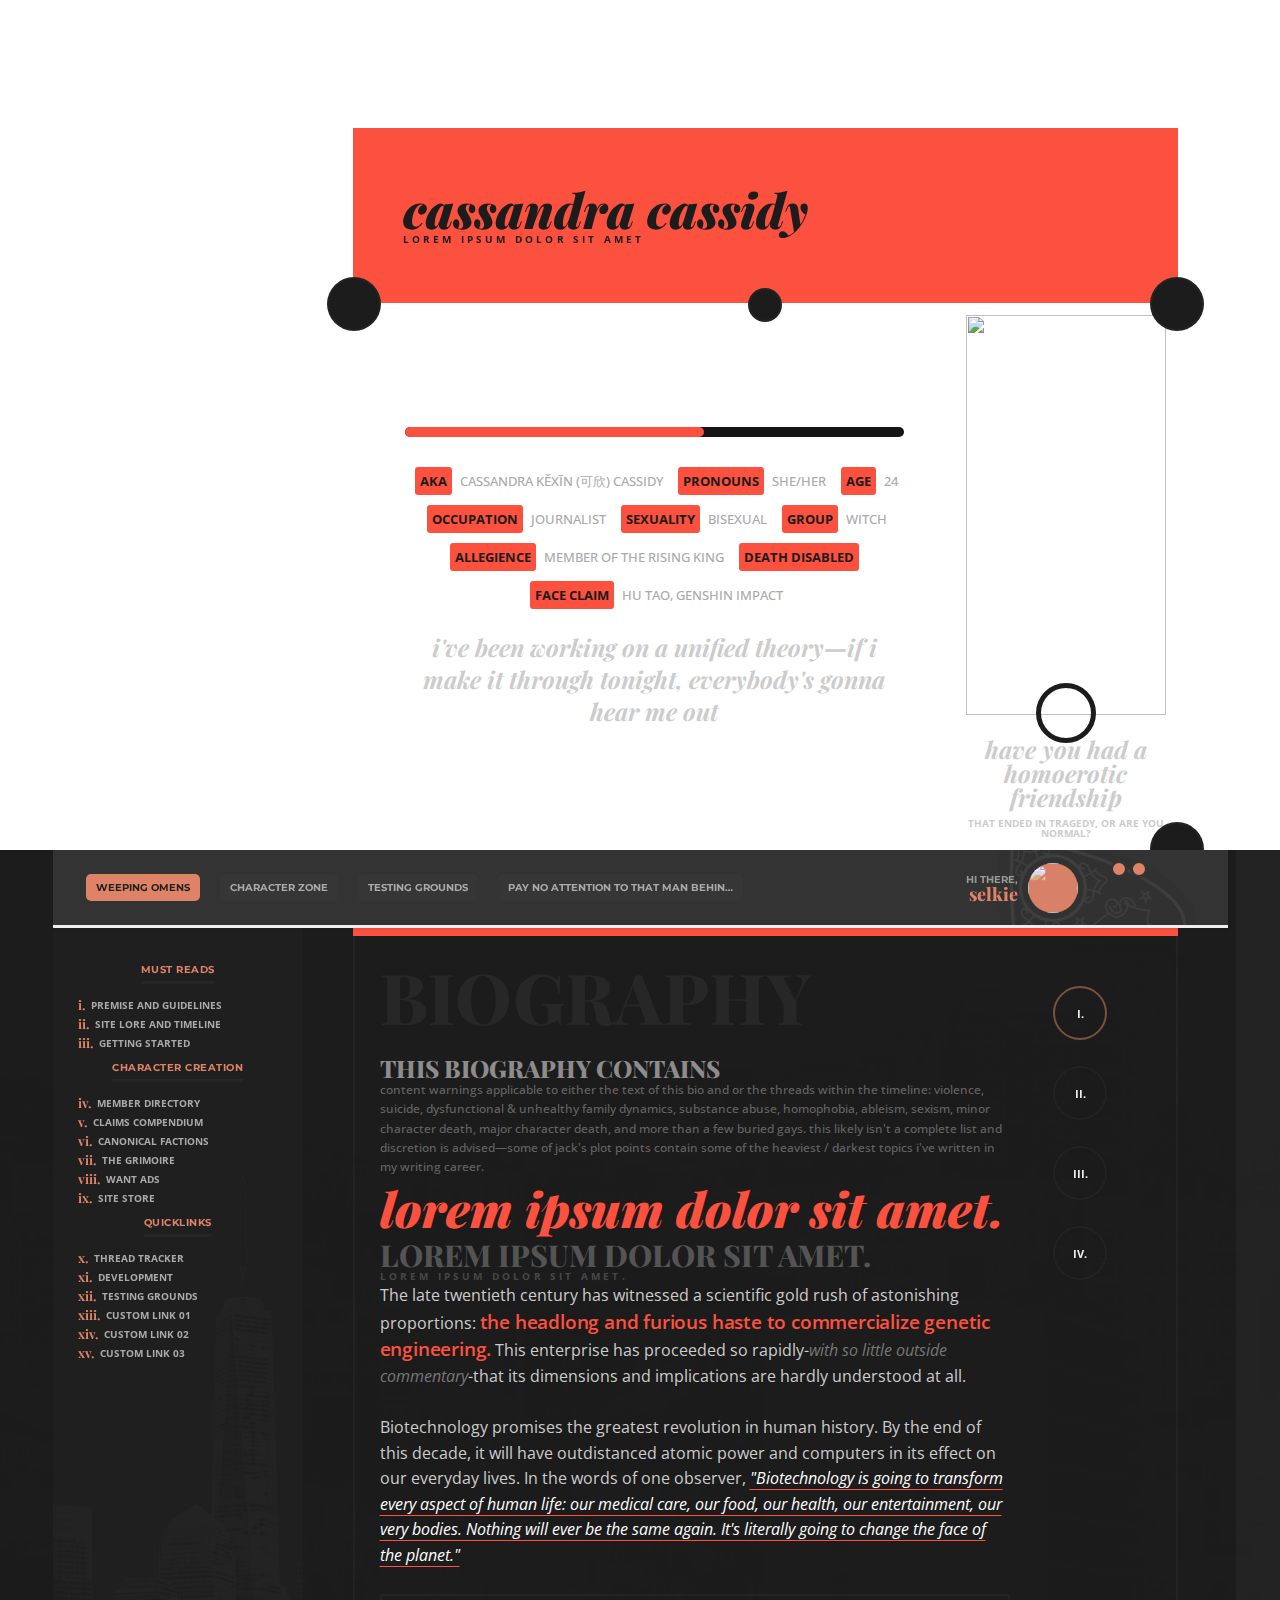
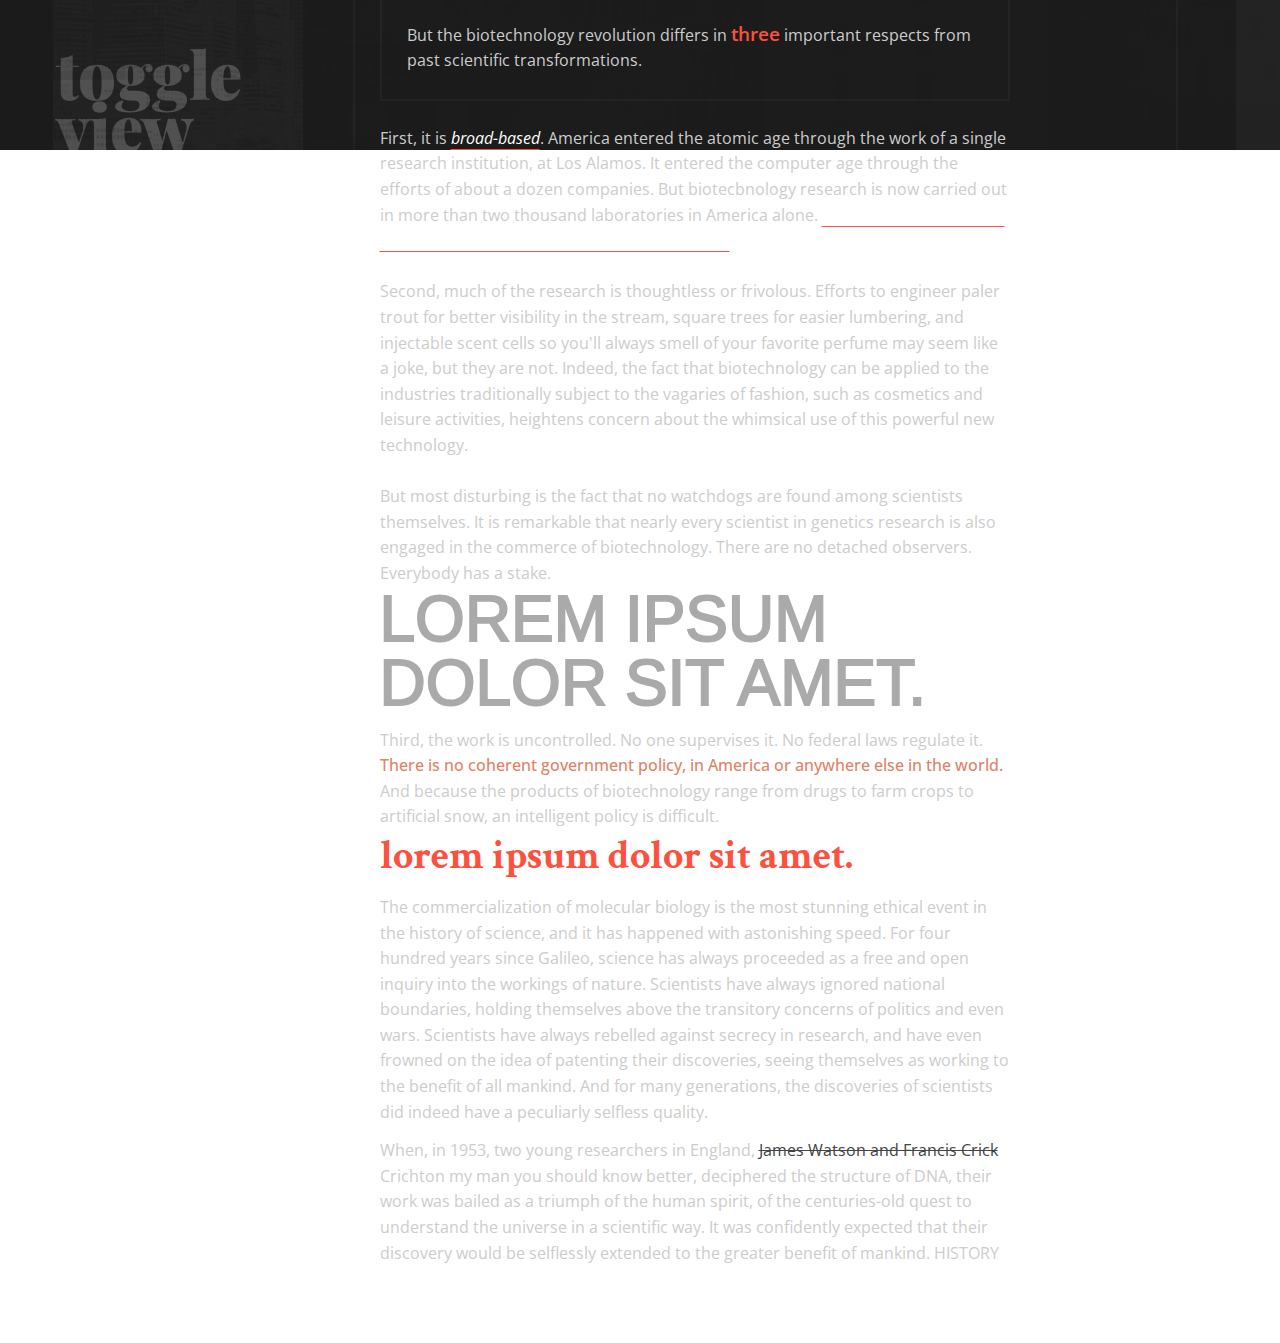
==== main-profile.html @ 0935a314 "Create main-profile.html" ====
<!doctype html>
<html class="no-js" lang="en">

<head>
  <meta charset="utf-8">
  <title>
    <% TITLE %>
  </title>
  <meta name="description" content="">
  <meta name="viewport" content="width=device-width, initial-scale=1">

  <meta property="og:title" content="">
  <meta property="og:type" content="">
  <meta property="og:url" content="">
  <meta property="og:image" content="">

  <link rel="manifest" href="/">
  <link rel="apple-touch-icon" href="/">
  <!-- Place favicon.ico in the root directory -->

  <link rel="stylesheet" href="css/normalize.css">
  <link rel="stylesheet" href="css/variables.css">
  <link rel="stylesheet" href="css/main.css">

  <meta name="theme-color" content="#222">
  <link href="https://files.jcink.net/uploads2/weepingomens/skin_stuff/cuppaccicons.css" rel="stylesheet">
  <link rel="stylesheet" href="https://nagoshiashumari.github.io/Rpg-Awesome/stylesheets/rpg-awesome.min.css">
  <link href="https://files.jcink.net/uploads2/weepingomens/skin_stuff/cuppaccicons.css" rel="stylesheet">
  <link rel="stylesheet" href="https://cdn.linearicons.com/free/1.0.0/icon-font.min.css">
  <link href="https://files.jcink.net/uploads2/weepingomens/skin_stuff/game_icons.css" rel="stylesheet">

  <link rel="preconnect" href="https://fonts.googleapis.com">
  <link rel="preconnect" href="https://fonts.gstatic.com" crossorigin>
  <link
    href="https://fonts.googleapis.com/css2?family=Montserrat:ital,wght@0,100;0,200;0,300;0,400;0,500;0,600;0,700;0,800;0,900;1,100;1,200;1,300;1,400;1,500;1,600;1,700;1,800;1,900&family=Open+Sans:ital,wght@0,300;0,400;0,500;0,600;0,700;0,800;1,300;1,400;1,500;1,600;1,700;1,800&family=Playfair+Display:ital,wght@0,400;0,500;0,600;0,700;0,800;0,900;1,400;1,500;1,600;1,700;1,800;1,900&display=swap"
    rel="stylesheet">
  <link href="https://fonts.googleapis.com/css2?family=Eczar:wght@400;500;600;700;800&display=swap" rel="stylesheet">
  <link href="https://fonts.googleapis.com/css2?family=Crimson+Text:wght@400;700&display=swap" rel="stylesheet">
</head>

<body id="omens-body" class="user-groupid-"
  style="--vh:9.39px; --main-accent:#df8368; --mainAccentR:223; --mainAccentG:131; --mainAccentB:104; --main-accent-rgb: var(--mainAccentR), var(--mainAccentG), var(--mainAccentB);">
  <nav id="omens-top">
    <div id="elevator-buttons">
      <div id="elevator-up" title="scroll to top"><i class="cp cp-chevron-up"></i></div>
      <div id="elevator-down" title="scroll to bottom"><i class="cp cp-chevron-down"></i></div>
    </div>
    <div id="navstrip" align="left">&nbsp;<a href="https://weepingomens.jcink.net/index.php?act=idx">WEEPING OMENS</a>
      <div style="display: inline-block;margin: 10px 0px;"></div><a
        href="https://weepingomens.jcink.net/index.php?act=SC&amp;c=6">Character Zone</a>
      <div style="display: inline-block;margin: 10px 0px;"></div><a
        href="https://weepingomens.jcink.net/index.php?showforum=33">Testing Grounds</a>
      <div style="display: inline-block;margin: 10px 0px;"></div><a
        href="https://weepingomens.jcink.net/index.php?showtopic=324">pay no attention to that man behind the
        curtain</a>
    </div>
    <div id="current-user" title="click to switch accounts">
      <div class="user-name">hi there,<b>selkie</b></div>
      <div class="user-avi"><img src="https://i.ibb.co/MkP6wq0/image.png"></div>
      <span id="subaccounts_menu">
        <form action="https://weepingomens.jcink.net/index.php?&amp;act=Login&amp;CODE=01&amp;CookieDate=1"
          name="subswitch" method="POST">
          <input type="hidden" name="auth_key" value="authkey">
          <input type="hidden" name="UserName" value="subacct">
          <input type="hidden" name="PassWord" value="subacct">
          <input type="hidden" name="referer" value="">
          <select class="forminput" name="sub_id" onchange="this.form.submit()">
            <option value="------------" selected="selected">Switch Account</option>
            <option value="25">&nbsp;&nbsp;» ATLAS JEONG </option>
            <option value="40">&nbsp;&nbsp;» CASSANDRA CASSIDY </option>
            <option value="116">&nbsp;&nbsp;» JACKI ROSENBACH </option>
            <option value="105">&nbsp;&nbsp;» JULIET SANTORO </option>
            <option value="271">&nbsp;&nbsp;» LOTTIE WINTERBOURNE </option>
            <option value="265">&nbsp;&nbsp;» celkie is a prison </option>
            <option value="95">&nbsp;&nbsp;» fuckhands mcmike </option>
          </select>
        </form>
      </span>
    </div>
    <div class="user-links">
      <a href="#" title="toggle light mode" id="light-toggle"><i class="ra  ra-light-bulb"></i></a>
      <a href="#" title="messages" class="hasalerts-1">
        <div class="alert-animation">!</div>
        <i class="ra ra-scroll-unfurled"></i>
      </a>
      <a href="#" title="alerts" class="hasalerts-1">
        <div class="alert-animation">!</div>
        <i class="ra ra-small-fire"></i>
      </a>
      <a href="#" title="view <!-- |name| -->'s profile"><i class="cp cp-fingerprint"></i></a>
      <a href="#" title="access usercp"><i class="ra ra-repair"></i></a>
      <a href="#" title="logout" id="logout"><i class="ra ra-key"></i></a>
    </div>
    <div id="login-register">
      <a href="#" class="login-register-button">login</a>
      <a href="#" class="login-register-button">register</a>
      <div class="login-register-shortcut">
        <form style="display:inline" action="index.php?act=Login&amp;CODE=01" method="post">
          <input type="hidden" value="1" name="CookieDate">
          <div align="center"><input type="text" class="forminput" size="11" name="UserName" onfocus="this.value=''"
              value="USERNAME"> <input type="password" class="forminput" size="11" name="PassWord"
              onfocus="this.value=''" value="password">
            <input type="submit" class="forminput" style="margin-top: 2px;" value="go">
          </div>
        </form>
      </div>
    </div>
  </nav>
  <!-- <header id="omens-header">
    <div class="omens-header-inner">
      <div id="moon-deco"></div>
      <div id="moon-deco2"></div>
      <svg id="moon" class="moon omens-logo-moon" viewBox="0 0 200 200" xmlns="http://www.w3.org/2000/svg">
        <path class="moonback" d="m100,0 a20,20 0 1,1 0,150 a20,20 0 1,1 0,-150"></path>
        <path class="moon" d="m100,0 a4.970833822246341,20 0 1,0 0,150 a20,20 0 1,0 0,-150"></path>
      </svg>

      <a id="h-intro" class="h-nav-link h-nav-intro nav-button">
        I.
      </a>
      <a id="h-updates" class="h-nav-link h-nav-updates nav-button">
        II.
      </a>
      <a id="h-staff" class="h-nav-link h-nav-staff nav-button">
        III.
      </a>
      <a id="h-credits" class="h-nav-link h-nav-credit nav-button">
        IV.
      </a>
      <div class="h-logo"><span>WEEPING<br>OMENS</span>
        <div>an animanga urban fantasy rp</div>
      </div>
      <div id="h-blurb">
        <div class="blurb-shape"></div>In the grand coastal city of <b>San Llorona</b> there hides a dark secret: the supernatural has merged with humanity, living among them in hiding. Myths, fairytales, and folklore take on a new form as vampires, witches, and werewolves bury their true natures, hunted down by an underground society determined to eradicate the supernatural at all costs. As San Llorona stands on the precipice of this ancient conflict between monsters and humans, the occult and the divine, only its citizens can shape what becomes of the city and its people...Or break the very foundations in which it stands.
      </div>
      <div id="h-image">
        <div class="image-proper"></div>
        <div class="image-mask"></div>
        <div class="image-deco"></div>
      </div>
      <div id="h-updates-contain">
        <h1>new updates</h1>
        <div class="h-updates-blurb"><b>june 9</b>Lorem ipsum dolor sit amet, consectetur adipiscing elit. Suspendisse eu erat consectetur, efficitur ante nec, hendrerit ipsum. Etiam sed sodales elit, et scelerisque turpis. Praesent mollis enim ligula, eget efficitur sem mollis vel. Maecenas arcu mauris, tempus in placerat ut, semper facilisis justo. Vivamus iaculis justo faucibus eros pellentesque, a hendrerit est tempus. Vivamus mauris ipsum, consectetur sit amet mattis sed, ullamcorper eu est. Suspendisse quis dui ante. Ut lacinia in ligula eu ultrices. Cras ultricies auctor ipsum ornare pretium. Quisque non mauris sit amet ex tempor placerat a eu nisl. Vivamus eu dolor ut leo facilisis suscipit. Aenean congue ligula risus, sit amet cursus ipsum consectetur vitae. Duis semper quam eros, sed malesuada urna cursus ac. Ut in semper ligula. In ut velit id nisi vulputate tempus sed non ipsum. Nunc rutrum suscipit aliquam. Donec laoreet, mauris ac dapibus pretium, metus lacus rutrum ipsum, nec aliquam quam nunc non.</div>
      </div>
      <div id="h-staffcensus-contain">
        <div class="h-census">
          <h1>san llorona census</h1>
          <h2>000 total</h2>
          <div class="h-census-list">
            <div class="census-humans"><b>000</b> <span>humans</span><i class="ra ra-daggers"></i></div>
            <div class="census-witches"><b>000</b> <span>witches</span><i class="ra ra-fairy-wand"></i></div>
            <div class="census-werewolves"><b>000</b> <span>werewolves</span><i class="ra  ra-pawprint"></i></div>
            <div class="census-vampires"><b>000</b> <span>vampires</span><i class="ra  ra-dragon-wing"></i></div>
          </div>
        </div>
        <div class="h-staff">
          <h1>meet<br>our<br>show<br>runners</h1>
          <div class="staffer"><b>cel.</b><span>staff</span><img src="https://i.ibb.co/hchZpfJ/yanfei-cropped.png"></div>
          <div class="staffer"><b>lua.</b><span>staff</span><img src="https://i.ibb.co/fFymJkd/ganyu-cropped.png"></div>
          <div class="staffer"><b>ruby.</b><span>staff</span><img src="https://i.ibb.co/gJcQtFP/barbara-cropped.png"></div>
          <div class="staffer"><b>selkie.</b><span><s>arsonist</s><br>coder</span><img src="https://i.ibb.co/0XX9WWn/rosaria-cropped.png"></div>
        </div>
      </div>
      <div id="h-credits-contain">
        <div class="h-credits-deco1"><i class="ra ra-queen-crown"></i></div>
        <div id="credits-proper">The original concept of Weeping Omens and its premise, lore, and setting were created by and are property of <b>Rin</b> and <b>Cel</b>, in inclusion to the current staff team. The site skin and site templates have been created by Selkie and Lua for exclusive use on Weeping Omens and may not be used and/or sold without express permission. The scripting and behavior for the moon in our logo is <a href="#">Copyright © 2012, Regents of the University of California, all rights reserved.</a> Vectors used are attributed to vecteezy where applicable. The scripting controlling the sidebar and light mode toggle was created by and is attributed to elli. The code area script was created by and is attributed to Nicole/Thunderstruck of Caution to The Wind. Our discord widget was created by titan embeds. All art used in the skin is attributed to their respective creators and is purely used non commercially. If your work is used here and you would like it taken down, please contact selkieee@gmail.com. あなたの作品がここで使用され、それを取り下げたいなら、selkieee@gmail.comに連絡してください。All characters and writing belong entirely to their creators. Theft or plagiarism will not be tolerated.</div>
        <div class="credits-bubbles">
          <div class="bubble-1">a a a a</div>
          <div class="bubble-2">art by MIHOYO</div>
          <div class="bubble-3">inspired by #dup</div>
          <div class="bubble-4">skinned by selkie</div>
        </div>
      </div>
      <div id="header-ouija"></div>
    </div>
    <div id="h-left-shape">
      <img src="https://i.ibb.co/6wybkVd/omens2banner-5.png">
    </div>
    <div class="h-right-shape">
    </div>
  </header> -->
  <main id="omens-main" class="group-8">
    <article id="main-profile">
      <section class="header">
        <h1>cassandra cassidy</h1>
        <span>lorem ipsum dolor sit amet</span>
      </section>
      <section class="basics">
        <div class="basic-info">
          <div class="threat-level threat-level-60">
            <div class="threat-bar" style="width:60%"></div>
          </div>
          <ul class="user-details">
            <li class="ic"><em>aka</em> <span class="field">cassandra kěxīn (可欣) cassidy</span></li>
            <li class="ic"><em>pronouns</em> <span class="field">she/her</span></li>
            <li class="ic"><em>age</em> <span class="field">24</span></li>
            <li class="ic"><em>occupation</em> <span class="field">journalist</span></li>
            <li class="ic"><em>sexuality</em> <span class="field">bisexual</span></li>
            <li class="ic"><em>group</em> <span class="field">WITCH</span></li>
            <li class="ic"><em>allegience</em> <span class="field">member of the rising king</span></li>
            <li class="ic"><em>death disabled</em></li>
            <li class="ic"><em>face claim</em> <span class="field">hu tao, genshin impact</span></li>
            <li class="ooc"><em>limits</em> <span class="field">suicide &amp; homophobia (ok with a warning!)</span>
            </li>
            <li class="ooc"><em>age</em> <span class="field">23</span></li>
            <li class="ooc"><em>pronouns</em> <span class="field">she/her</span></li>
            <li class="ooc"><em>timezone</em> <span class="field">gmt-6 (cst)</span></li>
            <li class="ooc"><em>contact via</em> <span class="field">selkie#4576</span></li>
          </ul>
          <span class="user-quote">i've been working on a unified theory—if i make it through tonight, everybody's gonna
            hear me out
          </span>
          <div class="font-icon cp cp-supernatural"></div>
        </div>
        <div class="hover">
          <img src="https://i.ibb.co/w6xYy2x/image.png">
        </div>
        <div class="relationship">
          <div class="icon"><a href="https://weepingomens.jcink.net/index.php?showuser=12" title="florence ironwood">
              <div style="background-image: url();"></div>
            </a></div>
          <div class="line-1">have you had a homoerotic friendship</div>
          <div class="line-2">that ended in tragedy, or are you normal?</div>
        </div>
        <a href="/index.php?act=Search&amp;CODE=getalluser&amp;mid=20&amp;type=posts" class="user-small-info posts"
          title="view selkie's posts"></a>
        <a href="/index.php?act=Search&amp;CODE=getalluser&amp;mid=20&amp;type=topics" class="user-small-info threads"
          title="view selkie's threads"></a>
        <a href="/index.php?act=Msg&amp;CODE=04&amp;MID=0" class="user-small-info messages" title="pm selkie"></a>
        <div class="user-small-info group group-icon-6" title=" —"></div>
      </section>
      <section class="ooc-info">
        <ul>
          <li>played by selkie (she/her)</li>
          <li>23 years old</li>
          <li>gmt-6 (cst)</li>
          <li>selkie#4576</li>
          <li>selkie's limits: suicide and homophobia (fine with a heads up!)</li>
        </ul>
      </section>
      <section class="content simple-tabs">
        <ul class="simple-tabs__list">
          <li class="simple-tabs__list-item simple-tabs__list-item--active">
            <span title="biography">I.</span>
          </li>
          <li class="simple-tabs__list-item">
            <span title="abilities">II.</span>
          </li>
          <li class="simple-tabs__list-item">
            <span title="miscellaneous">III.</span>
          </li>
          <li class="simple-tabs__list-item">
            <span title="archives">IV.</span>
          </li>
        </ul>
        <div class="history simple-tabs__content simple-tabs__content--active">
          <span class="header">biography</span>
          <cw>content warnings applicable to either the text of this bio and or the threads within the timeline:
            violence, suicide, dysfunctional &amp; unhealthy family dynamics, substance abuse, homophobia, ableism,
            sexism, minor character death, major character death, and more than a few buried gays. this likely isn't a
            complete list and discretion is advised—some of jack's plot points contain some of the heaviest / darkest
            topics i've written in my writing career.</cw>
          <h1>lorem ipsum dolor sit amet.</h1>
          <h2>lorem ipsum dolor sit amet.</h2>
          <h3>lorem ipsum dolor sit amet.</h3>The late twentieth century has witnessed a scientific gold rush of
          astonishing proportions: <b>the headlong and furious haste to commercialize genetic engineering.</b> This
          enterprise has proceeded so rapidly-<i>with so little outside commentary</i>-that its dimensions and
          implications are hardly understood at all.
          <br><br>
          <censor>Biotechnology</censor> promises the greatest revolution in human history. By the end of this decade,
          it will have outdistanced atomic power and computers in its effect on our everyday lives. In the words of one
          observer, <u>"Biotechnology is going to transform every aspect of human life: our medical care, our food, our
            health, our entertainment, our very bodies. Nothing will ever be the same again. It's literally going to
            change the face of the planet."</u>

          <blockquote>But the biotechnology revolution differs in <b>three</b> important respects from past scientific
            transformations.</blockquote>

          First, it is <u>broad-based</u>. America entered the atomic age through the work of a single research
          institution, at Los Alamos. It entered the computer age through the efforts of about a dozen companies. But
          biotecbnology research is now carried out in more than two thousand laboratories in America alone. <u>Five
            hundred corporations spend five billion dollars a year on this technology.</u>
          <br><br>
          Second, much of the research is thoughtless or frivolous. Efforts to engineer paler trout for better
          visibility in the stream, square trees for easier lumbering, and injectable scent cells so you'll always smell
          of your favorite perfume may seem like a joke, but they are not. Indeed, the fact that biotechnology can be
          applied to the industries traditionally subject to the vagaries of fashion, such as cosmetics and leisure
          activities, heightens concern about the whimsical use of this powerful new technology.
          <br><br>
          But most disturbing is the fact that no watchdogs are found among scientists themselves. It is remarkable that
          nearly every scientist in genetics research is also engaged in the commerce of biotechnology. There are no
          detached observers. Everybody has a stake.
          <h4>lorem ipsum dolor sit amet.</h4>
          <h3>lorem ipsum dolor sit amet.</h3>Third, the work is uncontrolled. No one supervises it. No federal laws
          regulate it. <a href="#">There is no coherent government policy, in America or anywhere else in the world.</a>
          And because the products of biotechnology range from drugs to farm crops to artificial snow, an intelligent
          policy is difficult.
          <h5>lorem ipsum dolor sit amet.</h5>
          <h3>lorem ipsum dolor sit amet.</h3>The commercialization of molecular biology is the most stunning ethical
          event in the history of science, and it has happened with astonishing speed. For four hundred years since
          Galileo, science has always proceeded as a free and open inquiry into the workings of nature. Scientists have
          always ignored national boundaries, holding themselves above the transitory concerns of politics and even
          wars. Scientists have always rebelled against secrecy in research, and have even frowned on the idea of
          patenting their discoveries, seeing themselves as working to the benefit of all mankind. And for many
          generations, the discoveries of scientists did indeed have a peculiarly selfless quality.
          <h3>lorem ipsum dolor sit amet.</h3>When, in 1953, two young researchers in England, <strike>James Watson and
            Francis Crick</strike> Crichton my man you should know better, deciphered the structure of DNA, their work
          was bailed as a triumph of the human spirit, of the centuries-old quest to understand the universe in a
          scientific way. It was confidently expected that their discovery would be selflessly extended to the greater
          benefit of mankind.
          HISTORY
        </div>
        <div class="abilities simple-tabs__content">
          <span class="header">abilities</span>
          <hunter>
            <h1>associate</h1>
            <h2>hathorne</h2>
            <h3>witch</h3>
          </hunter>
          Abilities content here. Lorem ipsum dolor sit amet, consectetur adipiscing elit. Donec et mi libero. Proin
          fermentum malesuada ornare. Sed vitae interdum justo. Cras non sodales urna, sit amet rhoncus ligula. Mauris
          nec dui risus. Cras ultricies libero eget nibh egestas varius. Nam id lacus eu nunc vestibulum interdum.
          <br><br>
          Sed at gravida lorem, viverra cursus nisi. Aenean sit amet finibus nibh. Vivamus sapien libero, pulvinar a
          consequat a, varius in massa. Proin ac bibendum massa. Morbi venenatis lectus vitae finibus ultricies.
          Pellentesque non pulvinar arcu, ullamcorper hendrerit metus. Nam tincidunt dui eget ex auctor, sed tristique
          lorem rhoncus. Curabitur consectetur metus non felis molestie convallis. Praesent efficitur imperdiet lacus,
          sed rhoncus augue. Quisque dictum, lacus eget dignissim convallis, metus augue lobortis neque, et consequat
          nisi felis non sem. Fusce facilisis dictum tincidunt. Duis non eros a tellus faucibus gravida. Integer eu
          tempor turpis. Duis egestas dui et rhoncus varius. Quisque vitae lacinia leo, interdum congue nibh.
          <br> <br>
          Curabitur dapibus tincidunt lectus, et dignissim justo mollis sit amet. In id eleifend metus. Duis accumsan,
          metus eget sollicitudin pulvinar, metus ex sodales nulla, et interdum nisl turpis vitae nulla. Vivamus
          efficitur egestas felis, sed scelerisque neque rhoncus id. Donec egestas non elit vitae finibus. Praesent
          tincidunt, diam nec vulputate auctor, urna nisl egestas lacus, sed fringilla enim est vitae felis. Praesent
          blandit ultricies mollis. Proin consequat euismod dui bibendum ullamcorper. Donec tempus congue ornare. Morbi
          dictum volutpat nisi nec tincidunt. Mauris tristique tellus sed leo tincidunt cursus.
        </div>
        <div class="misc simple-tabs__content">
          <div class="misc-grid">
            <span class="header">miscellaneous</span>
            <ul class="tropes">
              <li>manicpixiedreamgirl(boss)</li>
              <li>thewonka</li>
              <li>cuckoosnarker</li>
              <li>goodisnotdumborsoft</li>
              <li>redshirtreporter</li>
              <li>ditzygenius</li>
              <li>goingforthebigscoop</li>
              <li>agentmulder</li>
              <li>meaningfulname</li>
            </ul>
            <div class="misc-body">
              Lorem ipsum dolor sit amet, consectetur adipiscing elit. Etiam porttitor urna a neque euismod dignissim.
              Suspendisse fringilla nisl id nulla viverra interdum. Ut ut nisi at lorem viverra sagittis in eget odio.
              Integer et nibh eros. In vulputate neque vitae ligula tristique mattis. Donec mollis sed mauris et rutrum.
              Class aptent taciti sociosqu ad litora torquent per conubia nostra, per inceptos himenaeos. Proin
              fermentum quam et elit sollicitudin, quis aliquet ligula tristique. Ut molestie ipsum vel odio suscipit,
              ac aliquet nisi elementum. Donec ut euismod tellus, quis porta justo.
              <br><br>
              Curabitur tempor sit amet nisi a tincidunt. Nullam posuere fringilla nisi, nec sagittis est ultricies nec.
              Sed pellentesque lectus vitae lectus malesuada facilisis eget et nibh. Praesent velit sem, ullamcorper ac
              ex ac, cursus lobortis ex. Quisque eu libero vel metus tempus fringilla. Ut diam felis, tempor in viverra
              at, luctus a massa. Sed laoreet ipsum ut lorem vehicula, non lacinia purus euismod. Pellentesque molestie,
              lorem in commodo accumsan, tellus libero ullamcorper purus, eget suscipit libero ex vel nisi. Fusce
              porttitor nisl quam, consectetur pretium tellus mattis in. Maecenas sodales vitae ante a lobortis. Cras
              egestas, neque vel venenatis imperdiet, metus lectus accumsan nisl, mollis facilisis metus metus et velit.
              Aenean sed purus vel est imperdiet cursus. Nam aliquet consequat lectus, ut sollicitudin lorem tincidunt
              eu.
              <br><br>
              Sed at gravida lorem, viverra cursus nisi. Aenean sit amet finibus nibh. Vivamus sapien libero, pulvinar a
              consequat a, varius in massa. Proin ac bibendum massa. Morbi venenatis lectus vitae finibus ultricies.
              Pellentesque non pulvinar arcu, ullamcorper hendrerit metus. Nam tincidunt dui eget ex auctor, sed
              tristique lorem rhoncus. Curabitur consectetur metus non felis molestie convallis. Praesent efficitur
              imperdiet lacus, sed rhoncus augue. Quisque dictum, lacus eget dignissim convallis, metus augue lobortis
              neque, et consequat nisi felis non sem. Fusce facilisis dictum tincidunt. Duis non eros a tellus faucibus
              gravida. Integer eu tempor turpis. Duis egestas dui et rhoncus varius. Quisque vitae lacinia leo, interdum
              congue nibh.

            </div>
            <div class="quicklinks">
              <a href="#">ooc account</a>
              <a href="#">directory post</a>
              <a href="#">development</a>
              <a href="#">want ads</a>
              <a href="#">tracker</a>
              <a href="#">testing grounds</a>
              <a href="#">slides</a>
            </div>
            <div class="art-credits"><em>ART CREDITS</em>
              <span>
                <a href="https://www.pixiv.net/en/artworks/103475358">150x150</a>, <a
                  href="https://www.pixiv.net/en/users/19076791">200x400</a>, <a
                  href="https://twitter.com/NineV_">900x300</a>, <a href="https://twitter.com/poscorn617">post image
                  #1</a>, <a href="https://www.pixiv.net/en/artworks/97611162">post image #2</a>, <a
                  href="https://www.pixiv.net/en/artworks/103181936">post icon</a>, <a
                  title="i swear i actually did try to find the original upload of this but i think it is lost to time">phone
                  bg</a>
            </div>
            </span>
          </div>
        </div>
        <div class="archive simple-tabs__content">
          <span class="header">archives</span>
          <div class="archive-grid">
            <div class="tracker-contain">
              <span class="head">active threads</span>
              <div id="trackerwrap">
                <div class="tracker-item"><b><span class="status myturn" aria-described-by="My Turn"><i
                        class="fa-solid fa-comment-exclamation"></i></span> <a
                      href="https://weepingomens.jcink.net/index.php?showtopic=2772&amp;view=getlastpost">e | DON'T GET
                      CAUGHT ALONE</a></b>
                  <div class="tracker-desc">
                    <span class="tracker-location">Red Tail Gardens</span> <span class="tracker-threaddesc"> | feat.
                      cassandra &amp; kai</span><br>
                    <span class="tracker-lastpost"><b>Last Post:</b> Kai Tan - Mar 21 2023, 03:36 AM</span>
                  </div>
                  <hr>
                </div>
                <div class="tracker-item"><b><span class="status caughtup" aria-described-by="Caught Up"></span> <a
                      href="https://weepingomens.jcink.net/index.php?showtopic=2790&amp;view=getlastpost">#e | rather be
                      tied up by calls and not strings.</a></b>
                  <div class="tracker-desc">
                    <span class="tracker-location">Red Tail Gardens</span> <span class="tracker-threaddesc"> | ft. cas /
                      selkie. kof @ hearts day fair.</span><br>
                    <span class="tracker-lastpost"><b>Last Post:</b> CASSANDRA CASSIDY - Feb 27 2023, 08:51 PM</span>
                  </div>
                  <hr>
                </div>
                <div class="tracker-item"><b><span class="status caughtup" aria-described-by="Caught Up"></span> <a
                      href="https://weepingomens.jcink.net/index.php?showtopic=2773&amp;view=getlastpost">e | THE GIRL
                      THAT
                      SANG BY DAY</a></b>
                  <div class="tracker-desc">
                    <span class="tracker-location">Red Tail Gardens</span> <span class="tracker-threaddesc"> | feat.
                      cassandra &amp; nika</span><br>
                    <span class="tracker-lastpost"><b>Last Post:</b> CASSANDRA CASSIDY - Feb 15 2023, 11:26 PM</span>
                  </div>
                  <hr>
                </div>
                <div class="tracker-item"><b><span class="status caughtup" aria-described-by="Caught Up"></span> <a
                      href="https://weepingomens.jcink.net/index.php?showtopic=2675&amp;view=getlastpost">[P] in the
                      afternoon sun</a></b>
                  <div class="tracker-desc">
                    <span class="tracker-location">Red Tail Gardens</span> <span class="tracker-threaddesc"> | casrory
                      ueueue</span><br>
                    <span class="tracker-lastpost"><b>Last Post:</b> CASSANDRA CASSIDY - Feb 5 2023, 09:03 PM</span>
                  </div>
                  <hr>
                </div>
                <div class="tracker-item"><b><span class="status caughtup" aria-described-by="Caught Up"></span> <a
                      href="https://weepingomens.jcink.net/index.php?showtopic=2630&amp;view=getlastpost">#e | cherry
                      bomb</a></b>
                  <div class="tracker-desc">
                    <span class="tracker-location">Crestview Boulevard</span> <span class="tracker-threaddesc"> | ft.
                      selkie
                      / cassandra.</span><br>
                    <span class="tracker-lastpost"><b>Last Post:</b> CASSANDRA CASSIDY - Jan 16 2023, 12:00 AM</span>
                  </div>
                  <hr>
                </div>
                <div class="tracker-item"><b><span class="status caughtup" aria-described-by="Caught Up"></span> <a
                      href="https://weepingomens.jcink.net/index.php?showtopic=2437&amp;view=getlastpost">the lucky
                      one.</a></b>
                  <div class="tracker-desc">
                    <span class="tracker-location">Starlight Lane</span> <span class="tracker-threaddesc"> | ft.
                      cassandra /
                      selkie.</span><br>
                    <span class="tracker-lastpost"><b>Last Post:</b> CASSANDRA CASSIDY - Jan 9 2023, 11:24 AM</span>
                  </div>
                  <hr>
                </div>
                <div class="tracker-item"><b><span class="status myturn" aria-described-by="My Turn"><i
                        class="fa-solid fa-comment-exclamation"></i></span> <a
                      href="https://weepingomens.jcink.net/index.php?showtopic=2497&amp;view=getlastpost">proper
                      invitations</a></b>
                  <div class="tracker-desc">
                    <span class="tracker-location">Starlight Lane</span> <span class="tracker-threaddesc"> | cass /
                      selkie</span><br>
                    <span class="tracker-lastpost"><b>Last Post:</b> bastian ironwood - Dec 27 2022, 02:51 AM</span>
                  </div>
                  <hr>
                </div>
                <div class="tracker-item"><b><span class="status caughtup" aria-described-by="Caught Up"></span> <a
                      href="https://weepingomens.jcink.net/index.php?showtopic=2312&amp;view=getlastpost">#e | in hot
                      waters.</a></b>
                  <div class="tracker-desc">
                    <span class="tracker-location">City Hall</span> <span class="tracker-threaddesc"> | for selkie &amp;
                      cassandra. </span><br>
                    <span class="tracker-lastpost"><b>Last Post:</b> CASSANDRA CASSIDY - Oct 6 2022, 07:10 PM</span>
                  </div>
                  <hr>
                </div>
                <div class="tracker-item"><b><span class="status caughtup" aria-described-by="Caught Up"></span> <a
                      href="https://weepingomens.jcink.net/index.php?showtopic=491&amp;view=getlastpost">CONVICTION.</a></b>
                  <div class="tracker-desc">
                    <span class="tracker-location">Selkie</span> <span class="tracker-threaddesc"> | cas's dev
                      thread</span><br>
                    <span class="tracker-lastpost"><b>Last Post:</b> CASSANDRA CASSIDY - Feb 25 2022, 12:41 PM</span>
                  </div>
                  <hr>
                </div>
                <div class="tracker-item"><b><span class="status caughtup" aria-described-by="Caught Up"></span> <a
                      href="https://weepingomens.jcink.net/index.php?showtopic=1266&amp;view=getlastpost">#e | broke all
                      my
                      bones that day i found you</a></b>
                  <div class="tracker-desc">
                    <span class="tracker-location">Haven Circle</span> <span class="tracker-threaddesc"> | for cassandra
                      /
                      selkie.</span><br>
                    <span class="tracker-lastpost"><b>Last Post:</b> CASSANDRA CASSIDY - Nov 11 2021, 10:52 PM</span>
                  </div>
                  <hr>
                </div>
                <div class="tracker-item"><b><span class="status caughtup" aria-described-by="Caught Up"></span> <a
                      href="https://weepingomens.jcink.net/index.php?showtopic=490&amp;view=getlastpost">KNOWING WHAT WE
                      DON'T KNOW</a></b>
                  <div class="tracker-desc">
                    <span class="tracker-location">SL Museum of the Occult</span> <span class="tracker-threaddesc"> |
                      feat.
                      cassandra &amp; lucas</span><br>
                    <span class="tracker-lastpost"><b>Last Post:</b> CASSANDRA CASSIDY - May 8 2021, 12:16 AM</span>
                  </div>
                  <hr>
                </div>
              </div>
            </div>
            <div class="comm-contain">
              <span class="head">communications</span>
              <div id="commwrap">
                <div class="tracker-item"><b><span class="status caughtup" aria-described-by="Caught Up"></span> <a
                      href="https://weepingomens.jcink.net/index.php?showtopic=2741&amp;view=getlastpost">cas &amp;
                      baz</a></b>
                  <div class="tracker-desc">
                    <span class="tracker-location">Mobile</span> <span class="tracker-threaddesc"> | bestie ur a
                      criminal</span><br>
                    <span class="tracker-lastpost"><b>Last Post:</b> CASSANDRA CASSIDY - Feb 11 2023, 11:12 PM</span>
                  </div>
                  <hr>
                </div>
                <div class="tracker-item"><b><span class="status caughtup" aria-described-by="Caught Up"></span> <a
                      href="https://weepingomens.jcink.net/index.php?showtopic=2678&amp;view=getlastpost">CASSANDRA
                      &amp;
                      FLORENCE</a></b>
                  <div class="tracker-desc">
                    <span class="tracker-location">Mobile</span> <span class="tracker-threaddesc"> | [&lt;3] here we go
                      lesbians come on</span><br>
                    <span class="tracker-lastpost"><b>Last Post:</b> CASSANDRA CASSIDY - Jan 27 2023, 09:19 AM</span>
                  </div>
                  <hr>
                </div>
                <div class="tracker-item"><b><span class="status caughtup" aria-described-by="Caught Up"></span> <a
                      href="https://weepingomens.jcink.net/index.php?showtopic=2568&amp;view=getlastpost">cassandra
                      &amp;
                      penelope.</a></b>
                  <div class="tracker-desc">
                    <span class="tracker-location">Mobile</span> <span class="tracker-threaddesc"> |
                      thisisfine.gif</span><br>
                    <span class="tracker-lastpost"><b>Last Post:</b> CASSANDRA CASSIDY - Dec 28 2022, 04:09 PM</span>
                  </div>
                  <hr>
                </div>
                <div class="tracker-item"><b><span class="status myturn" aria-described-by="My Turn"><i
                        class="fa-solid fa-comment-exclamation"></i></span> <a
                      href="https://weepingomens.jcink.net/index.php?showtopic=2372&amp;view=getlastpost">villains
                      beware
                      'cause you're about to be dead!</a></b>
                  <div class="tracker-desc">
                    <span class="tracker-location">Mobile</span> <span class="tracker-threaddesc"> | pen &amp;
                      ???</span><br>
                    <span class="tracker-lastpost"><b>Last Post:</b> Penelope Patterson - Nov 5 2022, 01:37 PM</span>
                  </div>
                  <hr>
                </div>
                <div class="tracker-item"><b><span class="status caughtup" aria-described-by="Caught Up"></span> <a
                      href="https://weepingomens.jcink.net/index.php?showtopic=2238&amp;view=getlastpost">REHEARSING
                      WHAT TO
                      SAY</a></b>
                  <div class="tracker-desc">
                    <span class="tracker-location">Mobile</span> <span class="tracker-threaddesc"> | cassandra &amp;
                      ???</span><br>
                    <span class="tracker-lastpost"><b>Last Post:</b> CASSANDRA CASSIDY - Oct 6 2022, 07:44 PM</span>
                  </div>
                  <hr>
                </div>
                <div class="tracker-item"><b><span class="status caughtup" aria-described-by="Caught Up"></span> <a
                      href="https://weepingomens.jcink.net/index.php?showtopic=2224&amp;view=getlastpost">what's cookin'
                      good-lookin'?</a></b>
                  <div class="tracker-desc">
                    <span class="tracker-location">Mobile</span> <span class="tracker-threaddesc"> | open. Roxanne &amp;
                      ????</span><br>
                    <span class="tracker-lastpost"><b>Last Post:</b> CASSANDRA CASSIDY - Sep 3 2022, 02:54 PM</span>
                  </div>
                  <hr>
                </div>
                <div class="tracker-item"><b><span class="status caughtup" aria-described-by="Caught Up"></span> <a
                      href="https://weepingomens.jcink.net/index.php?showtopic=2244&amp;view=getlastpost">cassandra
                      &amp;
                      val</a></b>
                  <div class="tracker-desc">
                    <span class="tracker-location">Mobile</span> <span class="tracker-threaddesc"> | digging a little
                      deeper
                      :cattoshake:</span><br>
                    <span class="tracker-lastpost"><b>Last Post:</b> CASSANDRA CASSIDY - Aug 23 2022, 09:03 PM</span>
                  </div>
                  <hr>
                </div>
                <div class="tracker-item"><b><span class="status myturn" aria-described-by="My Turn"><i
                        class="fa-solid fa-comment-exclamation"></i></span> <a
                      href="https://weepingomens.jcink.net/index.php?showtopic=2039&amp;view=getlastpost">CASSANDRA
                      &amp;
                      JACKI</a></b>
                  <div class="tracker-desc">
                    <span class="tracker-location">Mobile</span> <span class="tracker-threaddesc"> | the supernatural
                      kinnies are fightingggg</span><br>
                    <span class="tracker-lastpost"><b>Last Post:</b> JACK ROSENBACH - Jun 20 2022, 12:25 PM</span>
                  </div>
                  <hr>
                </div>
                <div class="tracker-item"><b><span class="status caughtup" aria-described-by="Caught Up"></span> <a
                      href="https://weepingomens.jcink.net/index.php?showtopic=1346&amp;view=getlastpost">CASSANDRA
                      &amp;
                      WREN.</a></b>
                  <div class="tracker-desc">
                    <span class="tracker-location">Mobile</span> <span class="tracker-threaddesc"> | team valthian side
                      characters</span><br>
                    <span class="tracker-lastpost"><b>Last Post:</b> CASSANDRA CASSIDY - Jan 18 2022, 02:32 AM</span>
                  </div>
                  <hr>
                </div>
                <div class="tracker-item"><b><span class="status myturn" aria-described-by="My Turn"><i
                        class="fa-solid fa-comment-exclamation"></i></span> <a
                      href="https://weepingomens.jcink.net/index.php?showtopic=1263&amp;view=getlastpost">cassandra
                      &amp;
                      thian</a></b>
                  <div class="tracker-desc">
                    <span class="tracker-location">Mobile</span> <span class="tracker-threaddesc"> | we love a platonic
                      girlboss and malewife</span><br>
                    <span class="tracker-lastpost"><b>Last Post:</b> Thian Le - Nov 26 2021, 04:06 PM</span>
                  </div>
                  <hr>
                </div>
                <div class="tracker-item"><b><span class="status myturn" aria-described-by="My Turn"><i
                        class="fa-solid fa-comment-exclamation"></i></span> <a
                      href="https://weepingomens.jcink.net/index.php?showtopic=1329&amp;view=getlastpost">CASSANDRA
                      &amp;
                      VAL.</a></b>
                  <div class="tracker-desc">
                    <span class="tracker-location">Mobile</span> <span class="tracker-threaddesc"> | apple tater and
                      spaghetti</span><br>
                    <span class="tracker-lastpost"><b>Last Post:</b> VAL GARNIER - Nov 23 2021, 12:58 PM</span>
                  </div>
                  <hr>
                </div>
                <div class="tracker-item"><b><span class="status myturn" aria-described-by="My Turn"><i
                        class="fa-solid fa-comment-exclamation"></i></span> <a
                      href="https://weepingomens.jcink.net/index.php?showtopic=1340&amp;view=getlastpost">THE
                      SL:UTs</a></b>
                  <div class="tracker-desc">
                    <span class="tracker-location">Mobile</span> <span class="tracker-threaddesc"> | hey there demons
                      its us
                      ya bois</span><br>
                    <span class="tracker-lastpost"><b>Last Post:</b> VAL GARNIER - Nov 22 2021, 02:30 PM</span>
                  </div>
                  <hr>
                </div>
                <div class="tracker-item"><b><span class="status myturn" aria-described-by="My Turn"><i
                        class="fa-solid fa-comment-exclamation"></i></span> <a
                      href="https://weepingomens.jcink.net/index.php?showtopic=1283&amp;view=getlastpost">Cassandra
                      &amp;
                      Viola.</a></b>
                  <div class="tracker-desc">
                    <span class="tracker-location">Mobile</span> <span class="tracker-threaddesc"> | dotter.....
                      :pepehands:
                      (burner)</span><br>
                    <span class="tracker-lastpost"><b>Last Post:</b> Viola Escoffier - Nov 17 2021, 03:20 PM</span>
                  </div>
                  <hr>
                </div>
                <div class="tracker-item"><b><span class="status myturn" aria-described-by="My Turn"><i
                        class="fa-solid fa-comment-exclamation"></i></span> <a
                      href="https://weepingomens.jcink.net/index.php?showtopic=1335&amp;view=getlastpost">CAS AND
                      MADS</a></b>
                  <div class="tracker-desc">
                    <span class="tracker-location">Mobile</span> <span class="tracker-threaddesc"> | i think i will
                      cause
                      problems on purpose</span><br>
                    <span class="tracker-lastpost"><b>Last Post:</b> Madeline Farrow - Nov 17 2021, 03:17 PM</span>
                  </div>
                  <hr>
                </div>
                <div class="tracker-item"><b><span class="status myturn" aria-described-by="My Turn"><i
                        class="fa-solid fa-comment-exclamation"></i></span> <a
                      href="https://weepingomens.jcink.net/index.php?showtopic=1163&amp;view=getlastpost">rescheduling.</a></b>
                  <div class="tracker-desc">
                    <span class="tracker-location">Mobile</span> <span class="tracker-threaddesc"> | Viola &amp;
                      ???</span><br>
                    <span class="tracker-lastpost"><b>Last Post:</b> Viola Escoffier - Oct 11 2021, 08:14 PM</span>
                  </div>
                  <hr>
                </div>
                <div class="tracker-item"><b><span class="status myturn" aria-described-by="My Turn"><i
                        class="fa-solid fa-comment-exclamation"></i></span> <a
                      href="https://weepingomens.jcink.net/index.php?showtopic=459&amp;view=getlastpost">hazy, bitter,
                      flashbacks.</a></b>
                  <div class="tracker-desc">
                    <span class="tracker-location">Mobile</span> <span class="tracker-threaddesc"> | rory &amp;
                      ???</span><br>
                    <span class="tracker-lastpost"><b>Last Post:</b> Rory Sato - Feb 25 2021, 04:44 PM</span>
                  </div>
                  <hr>
                </div>
              </div>
            </div>
            <div class="alt-contain"><span class="head">alternate universes</span>
              <div id="altwrap">
                <div class="tracker-item"><b><span class="status myturn" aria-described-by="My Turn"><i
                        class="fa-solid fa-comment-exclamation"></i></span> <a
                      href="https://weepingomens.jcink.net/index.php?showtopic=2849&amp;view=getlastpost">au | THE
                      NUMBER
                      ONE GAME IN TOWN</a></b>
                  <div class="tracker-desc">
                    <span class="tracker-location">Alternate Universes</span> <span class="tracker-threaddesc"> |
                      grishaverse au / feat. bastian &amp; cas</span><br>
                    <span class="tracker-lastpost"><b>Last Post:</b> bastian ironwood - Apr 11 2023, 03:13 AM</span>
                  </div>
                  <hr>
                </div>
                <div class="tracker-item"><b><span class="status caughtup" aria-described-by="Caught Up"></span> <a
                      href="https://weepingomens.jcink.net/index.php?showtopic=2301&amp;view=getlastpost">#au | send a
                      sign.</a></b>
                  <div class="tracker-desc">
                    <span class="tracker-location">Alternate Universes</span> <span class="tracker-threaddesc"> | ft.
                      cas /
                      selkie. the pjo au doesnt stop</span><br>
                    <span class="tracker-lastpost"><b>Last Post:</b> CASSANDRA CASSIDY - Sep 17 2022, 12:20 AM</span>
                  </div>
                  <hr>
                </div>
              </div>
            </div>
            <div class="history-contain">
              <span class="head">complete & inactive threads</span>
              <div id="historywrap">
                <div class="tracker-item "><b> <a
                      href="https://weepingomens.jcink.net/index.php?showtopic=2405&amp;view=getlastpost">EVENT
                      MODERATION</a></b>
                  <div class="tracker-desc">
                    <span class="tracker-location">The Glass Room</span> <span class="tracker-threaddesc"> | roll your
                      dice
                      here!</span>
                  </div>
                  <hr>
                </div>
                <div class="tracker-item "><b> <a
                      href="https://weepingomens.jcink.net/index.php?showtopic=2682&amp;view=getlastpost">[M] WIE SIE
                      KOMMEN</a></b>
                  <div class="tracker-desc">
                    <span class="tracker-location">Completed Threads.</span> <span class="tracker-threaddesc"> | feat.
                      cassandra &amp; florence...?</span>
                  </div>
                  <hr>
                </div>
                <div class="tracker-item "><b> <a
                      href="https://weepingomens.jcink.net/index.php?showtopic=2677&amp;view=getlastpost">I LISTEN TO A
                      LOT
                      OF TRUE CRIME</a></b>
                  <div class="tracker-desc">
                    <span class="tracker-location">Completed Threads.</span> <span class="tracker-threaddesc"> |
                      self-contained fires, as it goes.</span>
                  </div>
                  <hr>
                </div>
                <div class="tracker-item "><b> <a
                      href="https://weepingomens.jcink.net/index.php?showtopic=2413&amp;view=getlastpost">#e | The
                      Catacombs
                      [Party Five]</a></b>
                  <div class="tracker-desc">
                    <span class="tracker-location">The Glass Room</span> <span class="tracker-threaddesc"> | ft.
                      Cassandra,
                      Sascha, Theodore, Rory</span>
                  </div>
                  <hr>
                </div>
                <div class="tracker-item "><b> <a
                      href="https://weepingomens.jcink.net/index.php?showtopic=2038&amp;view=getlastpost">CAUGHT HER OFF
                      GUARD TONIGHT</a></b>
                  <div class="tracker-desc">
                    <span class="tracker-location">Completed Threads.</span> <span class="tracker-threaddesc"> | feat.
                      jack
                      &amp; cassandra</span>
                  </div>
                  <hr>
                </div>
                <div class="tracker-item "><b> <a
                      href="https://weepingomens.jcink.net/index.php?showtopic=1512&amp;view=getlastpost">YOUR ALMOST
                      BROKEN
                      ACCESSORY.</a></b>
                  <div class="tracker-desc">
                    <span class="tracker-location">Completed Threads.</span> <span class="tracker-threaddesc"> | feat.
                      the
                      thicas divorce</span>
                  </div>
                  <hr>
                </div>
                <div class="tracker-item "><b> <a
                      href="https://weepingomens.jcink.net/index.php?showtopic=1590&amp;view=getlastpost">A VISION OF A
                      MAN-MADE OBJECT [E]</a></b>
                  <div class="tracker-desc">
                    <span class="tracker-location">Completed Threads.</span> <span class="tracker-threaddesc"> | feat.
                      cassandra &amp; laurent Oh God</span>
                  </div>
                  <hr>
                </div>
                <div class="tracker-item "><b> <a
                      href="https://weepingomens.jcink.net/index.php?showtopic=1349&amp;view=getlastpost">CASSANDRA
                      &amp;
                      NICO.</a></b>
                  <div class="tracker-desc">
                    <span class="tracker-location">Inactive Threads</span> <span class="tracker-threaddesc"> | GREAT
                      GOOGLY
                      MOOGLY ITS ALL GONE TO SHIT</span>
                  </div>
                  <hr>
                </div>
                <div class="tracker-item "><b> <a
                      href="https://weepingomens.jcink.net/index.php?showtopic=489&amp;view=getlastpost">EXTRA CLEVER
                      EARTHBOUND SPIRIT</a></b>
                  <div class="tracker-desc">
                    <span class="tracker-location">Inactive Threads</span> <span class="tracker-threaddesc"> | feat.
                      cassandra &amp; rory</span>
                  </div>
                  <hr>
                </div>
                <div class="tracker-item "><b> <a
                      href="https://weepingomens.jcink.net/index.php?showtopic=816&amp;view=getlastpost">what's new
                      scooby
                      doo</a></b>
                  <div class="tracker-desc">
                    <span class="tracker-location">Inactive Threads</span> <span class="tracker-threaddesc"> | feat.
                      cassandra &amp; ramona</span>
                  </div>
                  <hr>
                </div>
                <div class="tracker-item "><b> <a
                      href="https://weepingomens.jcink.net/index.php?showtopic=818&amp;view=getlastpost">A UNIFIED
                      THEORY</a></b>
                  <div class="tracker-desc">
                    <span class="tracker-location">Completed Threads.</span> <span class="tracker-threaddesc"> | feat.
                      cassandra &amp; darlington</span>
                  </div>
                  <hr>
                </div>
                <div class="tracker-item "><b> <a
                      href="https://weepingomens.jcink.net/index.php?showtopic=488&amp;view=getlastpost">THE AWFUL
                      TRUTH</a></b>
                  <div class="tracker-desc">
                    <span class="tracker-location">Completed Threads.</span> <span class="tracker-threaddesc"> |
                      (past-ish)
                      feat. cassandra &amp; cecilia</span>
                  </div>
                  <hr>
                </div>
                <div class="tracker-item "><b> <a
                      href="https://weepingomens.jcink.net/index.php?showtopic=517&amp;view=getlastpost">The Sign Says
                      No
                      Solicitors!</a></b>
                  <div class="tracker-desc">
                    <span class="tracker-location">Inactive Threads</span> <span class="tracker-threaddesc"> </span>
                  </div>
                  <hr>
                </div>
                <div class="tracker-item "><b> <a
                      href="https://weepingomens.jcink.net/index.php?showtopic=506&amp;view=getlastpost">i have the
                      money, i
                      have the means</a></b>
                  <div class="tracker-desc">
                    <span class="tracker-location">Inactive Threads</span> <span class="tracker-threaddesc"> | feat.
                      cassandra &amp; lex</span>
                  </div>
                  <hr>
                </div>
                <div class="tracker-item "><b> <a
                      href="https://weepingomens.jcink.net/index.php?showtopic=505&amp;view=getlastpost">IF I MAKE IT
                      THROUGH TONIGHT</a></b>
                  <div class="tracker-desc">
                    <span class="tracker-location">Inactive Threads</span> <span class="tracker-threaddesc"> | feat.
                      cassandra &amp; hana</span>
                  </div>
                  <hr>
                </div>
                <div class="tracker-item "><b> <a
                      href="https://weepingomens.jcink.net/index.php?showtopic=186&amp;view=getlastpost">afterdark</a></b>
                  <div class="tracker-desc">
                    <span class="tracker-location">Inactive Threads</span> <span class="tracker-threaddesc"> |
                      open</span>
                  </div>
                  <hr>
                </div>
              </div>
            </div>
          </div>
          <div id="fizztrackercredits"><span style="font-size: 90%; font-family: roboto, verdana, arial, sans"> Tracker
              Code by <a href="http://fizzyelf.jcink.net">FizzyElf</a></span></div>
        </div>

      </section>
    </article>
  </main>
  <aside id="omens-sidebar">
    <div id="first-sidebar" class="sidebar-container">
      <div class="sidebar-group group-1">
        <h1>
          <div>must reads</div>
        </h1>
        <a href="#" class="sidebar-link"><b>i.</b> premise and guidelines</a>
        <a href="#" class="sidebar-link"><b>ii.</b> site lore and timeline</a>
        <a href="#" class="sidebar-link"><b>iii.</b> getting started</a>
      </div>
      <div class="sidebar-group group-2">
        <h1>
          <div>character creation</div>
        </h1>
        <a href="#" class="sidebar-link"><b>iv.</b>member directory</a>
        <a href="#" class="sidebar-link"><b>v.</b>claims compendium</a>
        <a href="#" class="sidebar-link"><b>vi.</b>canonical factions</a>
        <a href="#" class="sidebar-link"><b>vii.</b>the grimoire</a>
        <a href="#" class="sidebar-link"><b>viii.</b>want ads</a>
        <a href="#" class="sidebar-link"><b>ix.</b>site store</a>
      </div>
      <div class="sidebar-group group-3">
        <h1>
          <div>advertising</div>
        </h1>
        <a href="#" class="sidebar-link"><b>x.</b>first link</a>
        <a href="#" class="sidebar-link"><b>xi.</b>link back</a>
        <a href="#" class="sidebar-link"><b>xii.</b>affiliate</a>
      </div>
      <div class="sidebar-group group-4">
        <h1>
          <div>quicklinks</div>
        </h1>
        <a href="#" class="sidebar-link"><b>x.</b>thread tracker</a>
        <a href="#" class="sidebar-link"><b>xi.</b>development</a>
        <a href="#" class="sidebar-link"><b>xii.</b>testing grounds</a>
        <a href="#" class="sidebar-link"><b>xiii.</b>custom link 01</a>
        <a href="#" class="sidebar-link"><b>xiv.</b>custom link 02</a>
        <a href="#" class="sidebar-link"><b>xv.</b>custom link 03</a>
      </div>

    </div>
    <div id="second-sidebar" class="sidebar-container">
      <div class="sidebar-group group-5">
        <h1>
          <div>useful links</div>
        </h1>
        <a href="#" class="sidebar-link isadmin-1"><b>o.</b>admin cp</a>
        <a href="#" class="sidebar-link ismod-1"><b>o.</b>mod cp</a>
        <a href="#" class="sidebar-link ismod-1 staff-corner"><b>o.</b>staff corner</a>
        <a href="#" class="sidebar-link"><b>i.</b>site templates</a>
        <a href="#" class="sidebar-link"><b>ii.</b>site store</a>
        <a href="#" class="sidebar-link"><b>iii.</b>claims compendium</a>
        <a href="#" class="sidebar-link"><b>iv.</b>canonical factions</a>
        <a href="#" class="sidebar-link"><b>v.</b>want ads</a>
        <a href="#" class="sidebar-link"><b>vi.</b>forum games</a>
      </div>
      <div class="sidebar-group group-4">
        <h1>
          <div>quicklinks</div>
        </h1>
        <a href="#" class="sidebar-link"><b>xiii.</b>thread tracker</a>
        <a href="#" class="sidebar-link"><b>xiv.</b>development</a>
        <a href="#" class="sidebar-link"><b>xv.</b>testing grounds</a>
        <a href="#" class="sidebar-link"><b>viii.</b>your want ads</a>
        <a href="#" class="sidebar-link"><b>viii.</b>your slides</a>
        <a href="#" class="sidebar-link"><b>xvi.</b>custom link 01</a>
        <a href="#" class="sidebar-link"><b>xvii.</b>custom link 02</a>
        <a href="#" class="sidebar-link"><b>xviii.</b>custom link 03</a>
      </div>
    </div>
    <div id="sidebar-toggle">toggle<br>view</div>
  </aside>
  <script src="https://kit.fontawesome.com/717db72a92.js" crossorigin="anonymous"></script>
  <script src="https://unpkg.com/ionicons@5.2.3/dist/ionicons.js"></script>
  <script src="https://ajax.googleapis.com/ajax/libs/jquery/3.5.1/jquery.min.js"></script>
  <script src="src/js/main.js"></script>

  <!-- Google Analytics: change UA-XXXXX-Y to be your site's ID. -->
  <script>
    window.ga = function () { ga.q.push(arguments) }; ga.q = []; ga.l = +new Date;
    ga('create', 'UA-XXXXX-Y', 'auto'); ga('set', 'anonymizeIp', true); ga('set', 'transport', 'beacon'); ga('send', 'pageview')
  </script>
  <script src="https://www.google-analytics.com/analytics.js" async></script>
  <script>
    $(function () {
      // Simple Tabs
      (function simpleTabs() {
        var currentTab = 0;

        function openTab(clickedTab) {
          var $thisTab = $('.simple-tabs__list-item').index(clickedTab);

          $('.simple-tabs__list-item').removeClass('simple-tabs__list-item--active');
          $('.simple-tabs__list-item:eq(' + $thisTab + ')').addClass('simple-tabs__list-item--active');
          $('.simple-tabs__content').hide();
          $('.simple-tabs__content:eq(' + $thisTab + ')').show();

          currentTab = $thisTab;
        }

        $('.simple-tabs__list-item').click(function () {
          document.querySelector("#main-profile section.ooc-info").scrollIntoView();
          openTab($(this));
          return false;
        });

        $('.simple-tabs__list-item:eq(' + currentTab + ')').click();
      })();
    });
  </script>
</body>

</html>
---- css/variables.css ----
:root {
  --werewolf: #a3a948;
  --vampire: #e4394e;
  --witch: #9f6fec;
  --human: #55ba8e;
  --npc: #51A1C4;
  --rip: #6B6C72;
  --staff: #e3b550;
  --member: #e2cab8;
  --pending: #aaa;
  --archived: #666;
  --main-accent: #aaa;
  --main-accent-rgb: var(--mainAccentR), var(--mainAccentG), var(--mainAccentB);
  --main-gradient: linear-gradient(110deg, #df6885, #df6868);

  --category-header: #2a2a2a;

  --forum-8: url(../src/img/LLORONA_8.png);
  --forum-9: url(../src/img/LLORONA_9.png);
}

.forum-8 .forum-image:before {
  background-image: var(--forum-8);
}

.forum-9 .forum-image:before {
  background-image: var(--forum-9);
}

.group-staff,
.group-6 {
  --group: var(--staff);
}

a.mgroup-6 {
  color:var(--staff);
}

.group-icon-6:before {
  font-family: "game-icons";
  content: "\E15A";
}

.group-member,
.group-10 {
  --group: var(--member);
}

a.mgroup-10 {
  color:var(--member);
}

.group-icon-10:before {
  font-family: "game-icons";
  content: "\E159";
}

.group-vampire,
.group-9 {
  --group: var(--vampire);
}

a.mgroup-9 {
  color:var(--vampire);
}

.group-icon-9:before {
  font-family: "game-icons";
  content: "\E0E2";
}

.group-werewolf,
.group-14 {
  --group: var(--werewolf);
}

a.mgroup-14 {
  color:var(--werewolf);
}

.group-icon-14:before {
  font-family: "game-icons";
  content: "\E3F9";
}

.group-witch,
.group-8 {
  --group: var(--witch);
}

a.mgroup-8 {
  color:var(--witch);
}

.group-icon-8:before {
  font-family: "game-icons";
  content: "\E08E";
}

.group-human,
.group-7 {
  --group: var(--human);
}

a.mgroup-7 {
  color:var(--human);
}

.group-icon-7:before {
  font-family: "game-icons";
  content: "\E909";
}

.group-pending,
.group-3 {
  --group: var(--pending);
}

a.mgroup-3 {
  color:var(--pending);
}

.group-icon-3:before {
  font-family: "game-icons";
  content: "\E75A";
}

.group-npc,
.group-20 {
  --group: var(--npc);
}

a.mgroup-20 {
  color:var(--npc);
}

.group-icon-20:before {
  font-family: "game-icons";
  content: "\E157";
}

.group-rip,
.group-19 {
  --group: var(--rip);
}

a.mgroup-19 {
  color:var(--rip);
}

.group-icon-19:before {
  font-family: "game-icons";
  content: "\E54E";
}
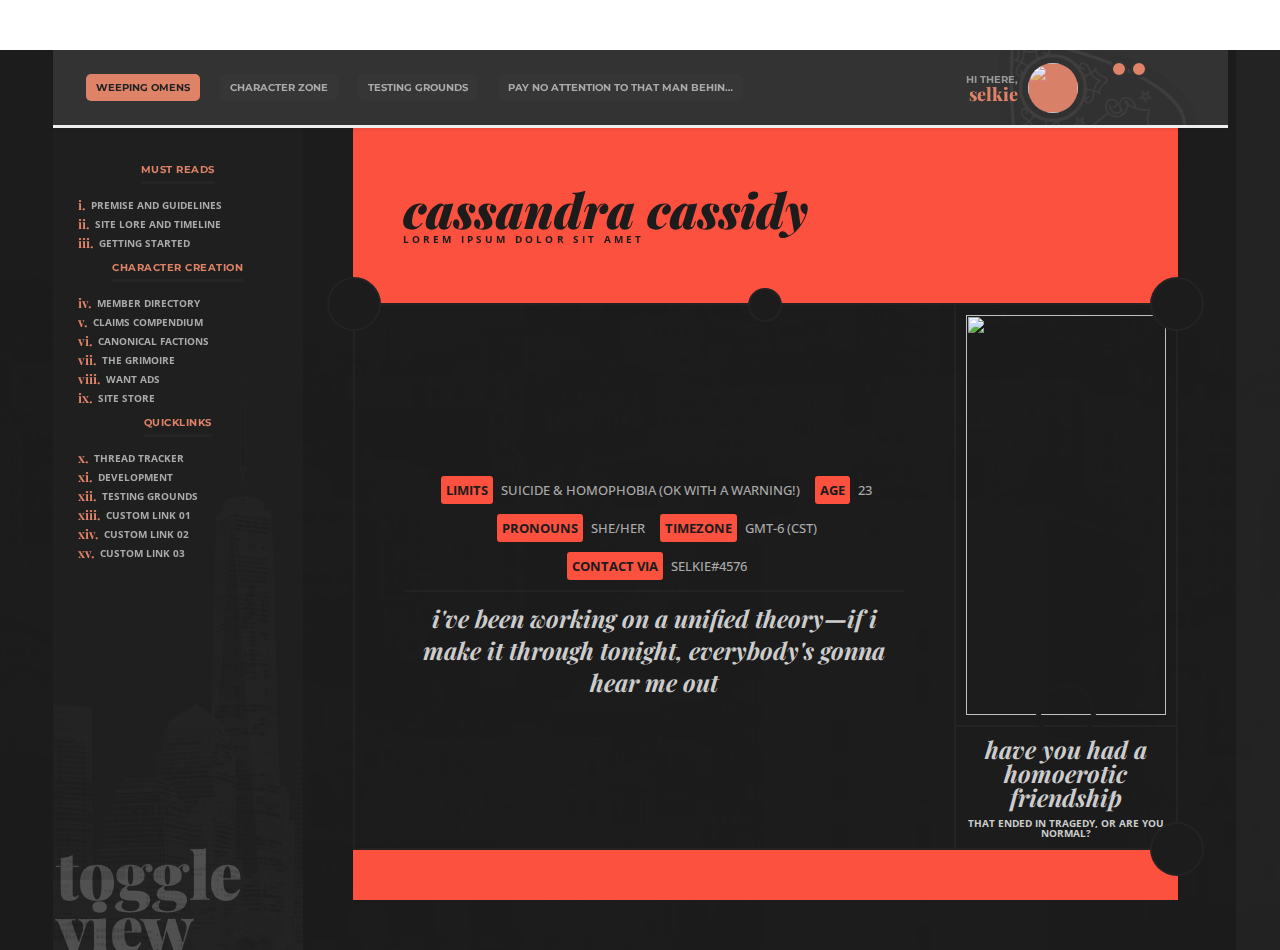
==== commit c0720811: "Update main-profile.html" ====
--- a/main-profile.html
+++ b/main-profile.html
@@ -179,8 +179,8 @@
     <div class="h-right-shape">
     </div>
   </header> -->
-  <main id="omens-main" class="group-8">
-    <article id="main-profile">
+  <main id="omens-main">
+    <article id="main-profile" class="group-10">
       <section class="header">
         <h1>cassandra cassidy</h1>
         <span>lorem ipsum dolor sit amet</span>
@@ -255,128 +255,20 @@
         </ul>
         <div class="history simple-tabs__content simple-tabs__content--active">
           <span class="header">biography</span>
-          <cw>content warnings applicable to either the text of this bio and or the threads within the timeline:
-            violence, suicide, dysfunctional &amp; unhealthy family dynamics, substance abuse, homophobia, ableism,
-            sexism, minor character death, major character death, and more than a few buried gays. this likely isn't a
-            complete list and discretion is advised—some of jack's plot points contain some of the heaviest / darkest
-            topics i've written in my writing career.</cw>
-          <h1>lorem ipsum dolor sit amet.</h1>
-          <h2>lorem ipsum dolor sit amet.</h2>
-          <h3>lorem ipsum dolor sit amet.</h3>The late twentieth century has witnessed a scientific gold rush of
-          astonishing proportions: <b>the headlong and furious haste to commercialize genetic engineering.</b> This
-          enterprise has proceeded so rapidly-<i>with so little outside commentary</i>-that its dimensions and
-          implications are hardly understood at all.
-          <br><br>
-          <censor>Biotechnology</censor> promises the greatest revolution in human history. By the end of this decade,
-          it will have outdistanced atomic power and computers in its effect on our everyday lives. In the words of one
-          observer, <u>"Biotechnology is going to transform every aspect of human life: our medical care, our food, our
-            health, our entertainment, our very bodies. Nothing will ever be the same again. It's literally going to
-            change the face of the planet."</u>
-
-          <blockquote>But the biotechnology revolution differs in <b>three</b> important respects from past scientific
-            transformations.</blockquote>
-
-          First, it is <u>broad-based</u>. America entered the atomic age through the work of a single research
-          institution, at Los Alamos. It entered the computer age through the efforts of about a dozen companies. But
-          biotecbnology research is now carried out in more than two thousand laboratories in America alone. <u>Five
-            hundred corporations spend five billion dollars a year on this technology.</u>
-          <br><br>
-          Second, much of the research is thoughtless or frivolous. Efforts to engineer paler trout for better
-          visibility in the stream, square trees for easier lumbering, and injectable scent cells so you'll always smell
-          of your favorite perfume may seem like a joke, but they are not. Indeed, the fact that biotechnology can be
-          applied to the industries traditionally subject to the vagaries of fashion, such as cosmetics and leisure
-          activities, heightens concern about the whimsical use of this powerful new technology.
-          <br><br>
-          But most disturbing is the fact that no watchdogs are found among scientists themselves. It is remarkable that
-          nearly every scientist in genetics research is also engaged in the commerce of biotechnology. There are no
-          detached observers. Everybody has a stake.
-          <h4>lorem ipsum dolor sit amet.</h4>
-          <h3>lorem ipsum dolor sit amet.</h3>Third, the work is uncontrolled. No one supervises it. No federal laws
-          regulate it. <a href="#">There is no coherent government policy, in America or anywhere else in the world.</a>
-          And because the products of biotechnology range from drugs to farm crops to artificial snow, an intelligent
-          policy is difficult.
-          <h5>lorem ipsum dolor sit amet.</h5>
-          <h3>lorem ipsum dolor sit amet.</h3>The commercialization of molecular biology is the most stunning ethical
-          event in the history of science, and it has happened with astonishing speed. For four hundred years since
-          Galileo, science has always proceeded as a free and open inquiry into the workings of nature. Scientists have
-          always ignored national boundaries, holding themselves above the transitory concerns of politics and even
-          wars. Scientists have always rebelled against secrecy in research, and have even frowned on the idea of
-          patenting their discoveries, seeing themselves as working to the benefit of all mankind. And for many
-          generations, the discoveries of scientists did indeed have a peculiarly selfless quality.
-          <h3>lorem ipsum dolor sit amet.</h3>When, in 1953, two young researchers in England, <strike>James Watson and
-            Francis Crick</strike> Crichton my man you should know better, deciphered the structure of DNA, their work
-          was bailed as a triumph of the human spirit, of the centuries-old quest to understand the universe in a
-          scientific way. It was confidently expected that their discovery would be selflessly extended to the greater
-          benefit of mankind.
-          HISTORY
+          BIOGRAPHY
         </div>
         <div class="abilities simple-tabs__content">
           <span class="header">abilities</span>
-          <hunter>
-            <h1>associate</h1>
-            <h2>hathorne</h2>
-            <h3>witch</h3>
-          </hunter>
-          Abilities content here. Lorem ipsum dolor sit amet, consectetur adipiscing elit. Donec et mi libero. Proin
-          fermentum malesuada ornare. Sed vitae interdum justo. Cras non sodales urna, sit amet rhoncus ligula. Mauris
-          nec dui risus. Cras ultricies libero eget nibh egestas varius. Nam id lacus eu nunc vestibulum interdum.
-          <br><br>
-          Sed at gravida lorem, viverra cursus nisi. Aenean sit amet finibus nibh. Vivamus sapien libero, pulvinar a
-          consequat a, varius in massa. Proin ac bibendum massa. Morbi venenatis lectus vitae finibus ultricies.
-          Pellentesque non pulvinar arcu, ullamcorper hendrerit metus. Nam tincidunt dui eget ex auctor, sed tristique
-          lorem rhoncus. Curabitur consectetur metus non felis molestie convallis. Praesent efficitur imperdiet lacus,
-          sed rhoncus augue. Quisque dictum, lacus eget dignissim convallis, metus augue lobortis neque, et consequat
-          nisi felis non sem. Fusce facilisis dictum tincidunt. Duis non eros a tellus faucibus gravida. Integer eu
-          tempor turpis. Duis egestas dui et rhoncus varius. Quisque vitae lacinia leo, interdum congue nibh.
-          <br> <br>
-          Curabitur dapibus tincidunt lectus, et dignissim justo mollis sit amet. In id eleifend metus. Duis accumsan,
-          metus eget sollicitudin pulvinar, metus ex sodales nulla, et interdum nisl turpis vitae nulla. Vivamus
-          efficitur egestas felis, sed scelerisque neque rhoncus id. Donec egestas non elit vitae finibus. Praesent
-          tincidunt, diam nec vulputate auctor, urna nisl egestas lacus, sed fringilla enim est vitae felis. Praesent
-          blandit ultricies mollis. Proin consequat euismod dui bibendum ullamcorper. Donec tempus congue ornare. Morbi
-          dictum volutpat nisi nec tincidunt. Mauris tristique tellus sed leo tincidunt cursus.
+          ABILITIES
         </div>
         <div class="misc simple-tabs__content">
           <div class="misc-grid">
             <span class="header">miscellaneous</span>
             <ul class="tropes">
-              <li>manicpixiedreamgirl(boss)</li>
-              <li>thewonka</li>
-              <li>cuckoosnarker</li>
-              <li>goodisnotdumborsoft</li>
-              <li>redshirtreporter</li>
-              <li>ditzygenius</li>
-              <li>goingforthebigscoop</li>
-              <li>agentmulder</li>
-              <li>meaningfulname</li>
+              TROPES
             </ul>
             <div class="misc-body">
-              Lorem ipsum dolor sit amet, consectetur adipiscing elit. Etiam porttitor urna a neque euismod dignissim.
-              Suspendisse fringilla nisl id nulla viverra interdum. Ut ut nisi at lorem viverra sagittis in eget odio.
-              Integer et nibh eros. In vulputate neque vitae ligula tristique mattis. Donec mollis sed mauris et rutrum.
-              Class aptent taciti sociosqu ad litora torquent per conubia nostra, per inceptos himenaeos. Proin
-              fermentum quam et elit sollicitudin, quis aliquet ligula tristique. Ut molestie ipsum vel odio suscipit,
-              ac aliquet nisi elementum. Donec ut euismod tellus, quis porta justo.
-              <br><br>
-              Curabitur tempor sit amet nisi a tincidunt. Nullam posuere fringilla nisi, nec sagittis est ultricies nec.
-              Sed pellentesque lectus vitae lectus malesuada facilisis eget et nibh. Praesent velit sem, ullamcorper ac
-              ex ac, cursus lobortis ex. Quisque eu libero vel metus tempus fringilla. Ut diam felis, tempor in viverra
-              at, luctus a massa. Sed laoreet ipsum ut lorem vehicula, non lacinia purus euismod. Pellentesque molestie,
-              lorem in commodo accumsan, tellus libero ullamcorper purus, eget suscipit libero ex vel nisi. Fusce
-              porttitor nisl quam, consectetur pretium tellus mattis in. Maecenas sodales vitae ante a lobortis. Cras
-              egestas, neque vel venenatis imperdiet, metus lectus accumsan nisl, mollis facilisis metus metus et velit.
-              Aenean sed purus vel est imperdiet cursus. Nam aliquet consequat lectus, ut sollicitudin lorem tincidunt
-              eu.
-              <br><br>
-              Sed at gravida lorem, viverra cursus nisi. Aenean sit amet finibus nibh. Vivamus sapien libero, pulvinar a
-              consequat a, varius in massa. Proin ac bibendum massa. Morbi venenatis lectus vitae finibus ultricies.
-              Pellentesque non pulvinar arcu, ullamcorper hendrerit metus. Nam tincidunt dui eget ex auctor, sed
-              tristique lorem rhoncus. Curabitur consectetur metus non felis molestie convallis. Praesent efficitur
-              imperdiet lacus, sed rhoncus augue. Quisque dictum, lacus eget dignissim convallis, metus augue lobortis
-              neque, et consequat nisi felis non sem. Fusce facilisis dictum tincidunt. Duis non eros a tellus faucibus
-              gravida. Integer eu tempor turpis. Duis egestas dui et rhoncus varius. Quisque vitae lacinia leo, interdum
-              congue nibh.
-
+              MISC
             </div>
             <div class="quicklinks">
               <a href="#">ooc account</a>
@@ -389,15 +281,9 @@
             </div>
             <div class="art-credits"><em>ART CREDITS</em>
               <span>
-                <a href="https://www.pixiv.net/en/artworks/103475358">150x150</a>, <a
-                  href="https://www.pixiv.net/en/users/19076791">200x400</a>, <a
-                  href="https://twitter.com/NineV_">900x300</a>, <a href="https://twitter.com/poscorn617">post image
-                  #1</a>, <a href="https://www.pixiv.net/en/artworks/97611162">post image #2</a>, <a
-                  href="https://www.pixiv.net/en/artworks/103181936">post icon</a>, <a
-                  title="i swear i actually did try to find the original upload of this but i think it is lost to time">phone
-                  bg</a>
-            </div>
-            </span>
+                ART CREDITS
+                </span>
+            </div>
           </div>
         </div>
         <div class="archive simple-tabs__content">
@@ -405,499 +291,19 @@
           <div class="archive-grid">
             <div class="tracker-contain">
               <span class="head">active threads</span>
-              <div id="trackerwrap">
-                <div class="tracker-item"><b><span class="status myturn" aria-described-by="My Turn"><i
-                        class="fa-solid fa-comment-exclamation"></i></span> <a
-                      href="https://weepingomens.jcink.net/index.php?showtopic=2772&amp;view=getlastpost">e | DON'T GET
-                      CAUGHT ALONE</a></b>
-                  <div class="tracker-desc">
-                    <span class="tracker-location">Red Tail Gardens</span> <span class="tracker-threaddesc"> | feat.
-                      cassandra &amp; kai</span><br>
-                    <span class="tracker-lastpost"><b>Last Post:</b> Kai Tan - Mar 21 2023, 03:36 AM</span>
-                  </div>
-                  <hr>
-                </div>
-                <div class="tracker-item"><b><span class="status caughtup" aria-described-by="Caught Up"></span> <a
-                      href="https://weepingomens.jcink.net/index.php?showtopic=2790&amp;view=getlastpost">#e | rather be
-                      tied up by calls and not strings.</a></b>
-                  <div class="tracker-desc">
-                    <span class="tracker-location">Red Tail Gardens</span> <span class="tracker-threaddesc"> | ft. cas /
-                      selkie. kof @ hearts day fair.</span><br>
-                    <span class="tracker-lastpost"><b>Last Post:</b> CASSANDRA CASSIDY - Feb 27 2023, 08:51 PM</span>
-                  </div>
-                  <hr>
-                </div>
-                <div class="tracker-item"><b><span class="status caughtup" aria-described-by="Caught Up"></span> <a
-                      href="https://weepingomens.jcink.net/index.php?showtopic=2773&amp;view=getlastpost">e | THE GIRL
-                      THAT
-                      SANG BY DAY</a></b>
-                  <div class="tracker-desc">
-                    <span class="tracker-location">Red Tail Gardens</span> <span class="tracker-threaddesc"> | feat.
-                      cassandra &amp; nika</span><br>
-                    <span class="tracker-lastpost"><b>Last Post:</b> CASSANDRA CASSIDY - Feb 15 2023, 11:26 PM</span>
-                  </div>
-                  <hr>
-                </div>
-                <div class="tracker-item"><b><span class="status caughtup" aria-described-by="Caught Up"></span> <a
-                      href="https://weepingomens.jcink.net/index.php?showtopic=2675&amp;view=getlastpost">[P] in the
-                      afternoon sun</a></b>
-                  <div class="tracker-desc">
-                    <span class="tracker-location">Red Tail Gardens</span> <span class="tracker-threaddesc"> | casrory
-                      ueueue</span><br>
-                    <span class="tracker-lastpost"><b>Last Post:</b> CASSANDRA CASSIDY - Feb 5 2023, 09:03 PM</span>
-                  </div>
-                  <hr>
-                </div>
-                <div class="tracker-item"><b><span class="status caughtup" aria-described-by="Caught Up"></span> <a
-                      href="https://weepingomens.jcink.net/index.php?showtopic=2630&amp;view=getlastpost">#e | cherry
-                      bomb</a></b>
-                  <div class="tracker-desc">
-                    <span class="tracker-location">Crestview Boulevard</span> <span class="tracker-threaddesc"> | ft.
-                      selkie
-                      / cassandra.</span><br>
-                    <span class="tracker-lastpost"><b>Last Post:</b> CASSANDRA CASSIDY - Jan 16 2023, 12:00 AM</span>
-                  </div>
-                  <hr>
-                </div>
-                <div class="tracker-item"><b><span class="status caughtup" aria-described-by="Caught Up"></span> <a
-                      href="https://weepingomens.jcink.net/index.php?showtopic=2437&amp;view=getlastpost">the lucky
-                      one.</a></b>
-                  <div class="tracker-desc">
-                    <span class="tracker-location">Starlight Lane</span> <span class="tracker-threaddesc"> | ft.
-                      cassandra /
-                      selkie.</span><br>
-                    <span class="tracker-lastpost"><b>Last Post:</b> CASSANDRA CASSIDY - Jan 9 2023, 11:24 AM</span>
-                  </div>
-                  <hr>
-                </div>
-                <div class="tracker-item"><b><span class="status myturn" aria-described-by="My Turn"><i
-                        class="fa-solid fa-comment-exclamation"></i></span> <a
-                      href="https://weepingomens.jcink.net/index.php?showtopic=2497&amp;view=getlastpost">proper
-                      invitations</a></b>
-                  <div class="tracker-desc">
-                    <span class="tracker-location">Starlight Lane</span> <span class="tracker-threaddesc"> | cass /
-                      selkie</span><br>
-                    <span class="tracker-lastpost"><b>Last Post:</b> bastian ironwood - Dec 27 2022, 02:51 AM</span>
-                  </div>
-                  <hr>
-                </div>
-                <div class="tracker-item"><b><span class="status caughtup" aria-described-by="Caught Up"></span> <a
-                      href="https://weepingomens.jcink.net/index.php?showtopic=2312&amp;view=getlastpost">#e | in hot
-                      waters.</a></b>
-                  <div class="tracker-desc">
-                    <span class="tracker-location">City Hall</span> <span class="tracker-threaddesc"> | for selkie &amp;
-                      cassandra. </span><br>
-                    <span class="tracker-lastpost"><b>Last Post:</b> CASSANDRA CASSIDY - Oct 6 2022, 07:10 PM</span>
-                  </div>
-                  <hr>
-                </div>
-                <div class="tracker-item"><b><span class="status caughtup" aria-described-by="Caught Up"></span> <a
-                      href="https://weepingomens.jcink.net/index.php?showtopic=491&amp;view=getlastpost">CONVICTION.</a></b>
-                  <div class="tracker-desc">
-                    <span class="tracker-location">Selkie</span> <span class="tracker-threaddesc"> | cas's dev
-                      thread</span><br>
-                    <span class="tracker-lastpost"><b>Last Post:</b> CASSANDRA CASSIDY - Feb 25 2022, 12:41 PM</span>
-                  </div>
-                  <hr>
-                </div>
-                <div class="tracker-item"><b><span class="status caughtup" aria-described-by="Caught Up"></span> <a
-                      href="https://weepingomens.jcink.net/index.php?showtopic=1266&amp;view=getlastpost">#e | broke all
-                      my
-                      bones that day i found you</a></b>
-                  <div class="tracker-desc">
-                    <span class="tracker-location">Haven Circle</span> <span class="tracker-threaddesc"> | for cassandra
-                      /
-                      selkie.</span><br>
-                    <span class="tracker-lastpost"><b>Last Post:</b> CASSANDRA CASSIDY - Nov 11 2021, 10:52 PM</span>
-                  </div>
-                  <hr>
-                </div>
-                <div class="tracker-item"><b><span class="status caughtup" aria-described-by="Caught Up"></span> <a
-                      href="https://weepingomens.jcink.net/index.php?showtopic=490&amp;view=getlastpost">KNOWING WHAT WE
-                      DON'T KNOW</a></b>
-                  <div class="tracker-desc">
-                    <span class="tracker-location">SL Museum of the Occult</span> <span class="tracker-threaddesc"> |
-                      feat.
-                      cassandra &amp; lucas</span><br>
-                    <span class="tracker-lastpost"><b>Last Post:</b> CASSANDRA CASSIDY - May 8 2021, 12:16 AM</span>
-                  </div>
-                  <hr>
-                </div>
-              </div>
+              <div id="trackerwrap"></div>
             </div>
             <div class="comm-contain">
               <span class="head">communications</span>
-              <div id="commwrap">
-                <div class="tracker-item"><b><span class="status caughtup" aria-described-by="Caught Up"></span> <a
-                      href="https://weepingomens.jcink.net/index.php?showtopic=2741&amp;view=getlastpost">cas &amp;
-                      baz</a></b>
-                  <div class="tracker-desc">
-                    <span class="tracker-location">Mobile</span> <span class="tracker-threaddesc"> | bestie ur a
-                      criminal</span><br>
-                    <span class="tracker-lastpost"><b>Last Post:</b> CASSANDRA CASSIDY - Feb 11 2023, 11:12 PM</span>
-                  </div>
-                  <hr>
-                </div>
-                <div class="tracker-item"><b><span class="status caughtup" aria-described-by="Caught Up"></span> <a
-                      href="https://weepingomens.jcink.net/index.php?showtopic=2678&amp;view=getlastpost">CASSANDRA
-                      &amp;
-                      FLORENCE</a></b>
-                  <div class="tracker-desc">
-                    <span class="tracker-location">Mobile</span> <span class="tracker-threaddesc"> | [&lt;3] here we go
-                      lesbians come on</span><br>
-                    <span class="tracker-lastpost"><b>Last Post:</b> CASSANDRA CASSIDY - Jan 27 2023, 09:19 AM</span>
-                  </div>
-                  <hr>
-                </div>
-                <div class="tracker-item"><b><span class="status caughtup" aria-described-by="Caught Up"></span> <a
-                      href="https://weepingomens.jcink.net/index.php?showtopic=2568&amp;view=getlastpost">cassandra
-                      &amp;
-                      penelope.</a></b>
-                  <div class="tracker-desc">
-                    <span class="tracker-location">Mobile</span> <span class="tracker-threaddesc"> |
-                      thisisfine.gif</span><br>
-                    <span class="tracker-lastpost"><b>Last Post:</b> CASSANDRA CASSIDY - Dec 28 2022, 04:09 PM</span>
-                  </div>
-                  <hr>
-                </div>
-                <div class="tracker-item"><b><span class="status myturn" aria-described-by="My Turn"><i
-                        class="fa-solid fa-comment-exclamation"></i></span> <a
-                      href="https://weepingomens.jcink.net/index.php?showtopic=2372&amp;view=getlastpost">villains
-                      beware
-                      'cause you're about to be dead!</a></b>
-                  <div class="tracker-desc">
-                    <span class="tracker-location">Mobile</span> <span class="tracker-threaddesc"> | pen &amp;
-                      ???</span><br>
-                    <span class="tracker-lastpost"><b>Last Post:</b> Penelope Patterson - Nov 5 2022, 01:37 PM</span>
-                  </div>
-                  <hr>
-                </div>
-                <div class="tracker-item"><b><span class="status caughtup" aria-described-by="Caught Up"></span> <a
-                      href="https://weepingomens.jcink.net/index.php?showtopic=2238&amp;view=getlastpost">REHEARSING
-                      WHAT TO
-                      SAY</a></b>
-                  <div class="tracker-desc">
-                    <span class="tracker-location">Mobile</span> <span class="tracker-threaddesc"> | cassandra &amp;
-                      ???</span><br>
-                    <span class="tracker-lastpost"><b>Last Post:</b> CASSANDRA CASSIDY - Oct 6 2022, 07:44 PM</span>
-                  </div>
-                  <hr>
-                </div>
-                <div class="tracker-item"><b><span class="status caughtup" aria-described-by="Caught Up"></span> <a
-                      href="https://weepingomens.jcink.net/index.php?showtopic=2224&amp;view=getlastpost">what's cookin'
-                      good-lookin'?</a></b>
-                  <div class="tracker-desc">
-                    <span class="tracker-location">Mobile</span> <span class="tracker-threaddesc"> | open. Roxanne &amp;
-                      ????</span><br>
-                    <span class="tracker-lastpost"><b>Last Post:</b> CASSANDRA CASSIDY - Sep 3 2022, 02:54 PM</span>
-                  </div>
-                  <hr>
-                </div>
-                <div class="tracker-item"><b><span class="status caughtup" aria-described-by="Caught Up"></span> <a
-                      href="https://weepingomens.jcink.net/index.php?showtopic=2244&amp;view=getlastpost">cassandra
-                      &amp;
-                      val</a></b>
-                  <div class="tracker-desc">
-                    <span class="tracker-location">Mobile</span> <span class="tracker-threaddesc"> | digging a little
-                      deeper
-                      :cattoshake:</span><br>
-                    <span class="tracker-lastpost"><b>Last Post:</b> CASSANDRA CASSIDY - Aug 23 2022, 09:03 PM</span>
-                  </div>
-                  <hr>
-                </div>
-                <div class="tracker-item"><b><span class="status myturn" aria-described-by="My Turn"><i
-                        class="fa-solid fa-comment-exclamation"></i></span> <a
-                      href="https://weepingomens.jcink.net/index.php?showtopic=2039&amp;view=getlastpost">CASSANDRA
-                      &amp;
-                      JACKI</a></b>
-                  <div class="tracker-desc">
-                    <span class="tracker-location">Mobile</span> <span class="tracker-threaddesc"> | the supernatural
-                      kinnies are fightingggg</span><br>
-                    <span class="tracker-lastpost"><b>Last Post:</b> JACK ROSENBACH - Jun 20 2022, 12:25 PM</span>
-                  </div>
-                  <hr>
-                </div>
-                <div class="tracker-item"><b><span class="status caughtup" aria-described-by="Caught Up"></span> <a
-                      href="https://weepingomens.jcink.net/index.php?showtopic=1346&amp;view=getlastpost">CASSANDRA
-                      &amp;
-                      WREN.</a></b>
-                  <div class="tracker-desc">
-                    <span class="tracker-location">Mobile</span> <span class="tracker-threaddesc"> | team valthian side
-                      characters</span><br>
-                    <span class="tracker-lastpost"><b>Last Post:</b> CASSANDRA CASSIDY - Jan 18 2022, 02:32 AM</span>
-                  </div>
-                  <hr>
-                </div>
-                <div class="tracker-item"><b><span class="status myturn" aria-described-by="My Turn"><i
-                        class="fa-solid fa-comment-exclamation"></i></span> <a
-                      href="https://weepingomens.jcink.net/index.php?showtopic=1263&amp;view=getlastpost">cassandra
-                      &amp;
-                      thian</a></b>
-                  <div class="tracker-desc">
-                    <span class="tracker-location">Mobile</span> <span class="tracker-threaddesc"> | we love a platonic
-                      girlboss and malewife</span><br>
-                    <span class="tracker-lastpost"><b>Last Post:</b> Thian Le - Nov 26 2021, 04:06 PM</span>
-                  </div>
-                  <hr>
-                </div>
-                <div class="tracker-item"><b><span class="status myturn" aria-described-by="My Turn"><i
-                        class="fa-solid fa-comment-exclamation"></i></span> <a
-                      href="https://weepingomens.jcink.net/index.php?showtopic=1329&amp;view=getlastpost">CASSANDRA
-                      &amp;
-                      VAL.</a></b>
-                  <div class="tracker-desc">
-                    <span class="tracker-location">Mobile</span> <span class="tracker-threaddesc"> | apple tater and
-                      spaghetti</span><br>
-                    <span class="tracker-lastpost"><b>Last Post:</b> VAL GARNIER - Nov 23 2021, 12:58 PM</span>
-                  </div>
-                  <hr>
-                </div>
-                <div class="tracker-item"><b><span class="status myturn" aria-described-by="My Turn"><i
-                        class="fa-solid fa-comment-exclamation"></i></span> <a
-                      href="https://weepingomens.jcink.net/index.php?showtopic=1340&amp;view=getlastpost">THE
-                      SL:UTs</a></b>
-                  <div class="tracker-desc">
-                    <span class="tracker-location">Mobile</span> <span class="tracker-threaddesc"> | hey there demons
-                      its us
-                      ya bois</span><br>
-                    <span class="tracker-lastpost"><b>Last Post:</b> VAL GARNIER - Nov 22 2021, 02:30 PM</span>
-                  </div>
-                  <hr>
-                </div>
-                <div class="tracker-item"><b><span class="status myturn" aria-described-by="My Turn"><i
-                        class="fa-solid fa-comment-exclamation"></i></span> <a
-                      href="https://weepingomens.jcink.net/index.php?showtopic=1283&amp;view=getlastpost">Cassandra
-                      &amp;
-                      Viola.</a></b>
-                  <div class="tracker-desc">
-                    <span class="tracker-location">Mobile</span> <span class="tracker-threaddesc"> | dotter.....
-                      :pepehands:
-                      (burner)</span><br>
-                    <span class="tracker-lastpost"><b>Last Post:</b> Viola Escoffier - Nov 17 2021, 03:20 PM</span>
-                  </div>
-                  <hr>
-                </div>
-                <div class="tracker-item"><b><span class="status myturn" aria-described-by="My Turn"><i
-                        class="fa-solid fa-comment-exclamation"></i></span> <a
-                      href="https://weepingomens.jcink.net/index.php?showtopic=1335&amp;view=getlastpost">CAS AND
-                      MADS</a></b>
-                  <div class="tracker-desc">
-                    <span class="tracker-location">Mobile</span> <span class="tracker-threaddesc"> | i think i will
-                      cause
-                      problems on purpose</span><br>
-                    <span class="tracker-lastpost"><b>Last Post:</b> Madeline Farrow - Nov 17 2021, 03:17 PM</span>
-                  </div>
-                  <hr>
-                </div>
-                <div class="tracker-item"><b><span class="status myturn" aria-described-by="My Turn"><i
-                        class="fa-solid fa-comment-exclamation"></i></span> <a
-                      href="https://weepingomens.jcink.net/index.php?showtopic=1163&amp;view=getlastpost">rescheduling.</a></b>
-                  <div class="tracker-desc">
-                    <span class="tracker-location">Mobile</span> <span class="tracker-threaddesc"> | Viola &amp;
-                      ???</span><br>
-                    <span class="tracker-lastpost"><b>Last Post:</b> Viola Escoffier - Oct 11 2021, 08:14 PM</span>
-                  </div>
-                  <hr>
-                </div>
-                <div class="tracker-item"><b><span class="status myturn" aria-described-by="My Turn"><i
-                        class="fa-solid fa-comment-exclamation"></i></span> <a
-                      href="https://weepingomens.jcink.net/index.php?showtopic=459&amp;view=getlastpost">hazy, bitter,
-                      flashbacks.</a></b>
-                  <div class="tracker-desc">
-                    <span class="tracker-location">Mobile</span> <span class="tracker-threaddesc"> | rory &amp;
-                      ???</span><br>
-                    <span class="tracker-lastpost"><b>Last Post:</b> Rory Sato - Feb 25 2021, 04:44 PM</span>
-                  </div>
-                  <hr>
-                </div>
-              </div>
-            </div>
-            <div class="alt-contain"><span class="head">alternate universes</span>
-              <div id="altwrap">
-                <div class="tracker-item"><b><span class="status myturn" aria-described-by="My Turn"><i
-                        class="fa-solid fa-comment-exclamation"></i></span> <a
-                      href="https://weepingomens.jcink.net/index.php?showtopic=2849&amp;view=getlastpost">au | THE
-                      NUMBER
-                      ONE GAME IN TOWN</a></b>
-                  <div class="tracker-desc">
-                    <span class="tracker-location">Alternate Universes</span> <span class="tracker-threaddesc"> |
-                      grishaverse au / feat. bastian &amp; cas</span><br>
-                    <span class="tracker-lastpost"><b>Last Post:</b> bastian ironwood - Apr 11 2023, 03:13 AM</span>
-                  </div>
-                  <hr>
-                </div>
-                <div class="tracker-item"><b><span class="status caughtup" aria-described-by="Caught Up"></span> <a
-                      href="https://weepingomens.jcink.net/index.php?showtopic=2301&amp;view=getlastpost">#au | send a
-                      sign.</a></b>
-                  <div class="tracker-desc">
-                    <span class="tracker-location">Alternate Universes</span> <span class="tracker-threaddesc"> | ft.
-                      cas /
-                      selkie. the pjo au doesnt stop</span><br>
-                    <span class="tracker-lastpost"><b>Last Post:</b> CASSANDRA CASSIDY - Sep 17 2022, 12:20 AM</span>
-                  </div>
-                  <hr>
-                </div>
-              </div>
+              <div id="commwrap"></div>
+            </div>
+            <div class="alt-contain">
+              <span class="head">alternate universes</span>
+              <div id="altwrap"></div>
             </div>
             <div class="history-contain">
               <span class="head">complete & inactive threads</span>
-              <div id="historywrap">
-                <div class="tracker-item "><b> <a
-                      href="https://weepingomens.jcink.net/index.php?showtopic=2405&amp;view=getlastpost">EVENT
-                      MODERATION</a></b>
-                  <div class="tracker-desc">
-                    <span class="tracker-location">The Glass Room</span> <span class="tracker-threaddesc"> | roll your
-                      dice
-                      here!</span>
-                  </div>
-                  <hr>
-                </div>
-                <div class="tracker-item "><b> <a
-                      href="https://weepingomens.jcink.net/index.php?showtopic=2682&amp;view=getlastpost">[M] WIE SIE
-                      KOMMEN</a></b>
-                  <div class="tracker-desc">
-                    <span class="tracker-location">Completed Threads.</span> <span class="tracker-threaddesc"> | feat.
-                      cassandra &amp; florence...?</span>
-                  </div>
-                  <hr>
-                </div>
-                <div class="tracker-item "><b> <a
-                      href="https://weepingomens.jcink.net/index.php?showtopic=2677&amp;view=getlastpost">I LISTEN TO A
-                      LOT
-                      OF TRUE CRIME</a></b>
-                  <div class="tracker-desc">
-                    <span class="tracker-location">Completed Threads.</span> <span class="tracker-threaddesc"> |
-                      self-contained fires, as it goes.</span>
-                  </div>
-                  <hr>
-                </div>
-                <div class="tracker-item "><b> <a
-                      href="https://weepingomens.jcink.net/index.php?showtopic=2413&amp;view=getlastpost">#e | The
-                      Catacombs
-                      [Party Five]</a></b>
-                  <div class="tracker-desc">
-                    <span class="tracker-location">The Glass Room</span> <span class="tracker-threaddesc"> | ft.
-                      Cassandra,
-                      Sascha, Theodore, Rory</span>
-                  </div>
-                  <hr>
-                </div>
-                <div class="tracker-item "><b> <a
-                      href="https://weepingomens.jcink.net/index.php?showtopic=2038&amp;view=getlastpost">CAUGHT HER OFF
-                      GUARD TONIGHT</a></b>
-                  <div class="tracker-desc">
-                    <span class="tracker-location">Completed Threads.</span> <span class="tracker-threaddesc"> | feat.
-                      jack
-                      &amp; cassandra</span>
-                  </div>
-                  <hr>
-                </div>
-                <div class="tracker-item "><b> <a
-                      href="https://weepingomens.jcink.net/index.php?showtopic=1512&amp;view=getlastpost">YOUR ALMOST
-                      BROKEN
-                      ACCESSORY.</a></b>
-                  <div class="tracker-desc">
-                    <span class="tracker-location">Completed Threads.</span> <span class="tracker-threaddesc"> | feat.
-                      the
-                      thicas divorce</span>
-                  </div>
-                  <hr>
-                </div>
-                <div class="tracker-item "><b> <a
-                      href="https://weepingomens.jcink.net/index.php?showtopic=1590&amp;view=getlastpost">A VISION OF A
-                      MAN-MADE OBJECT [E]</a></b>
-                  <div class="tracker-desc">
-                    <span class="tracker-location">Completed Threads.</span> <span class="tracker-threaddesc"> | feat.
-                      cassandra &amp; laurent Oh God</span>
-                  </div>
-                  <hr>
-                </div>
-                <div class="tracker-item "><b> <a
-                      href="https://weepingomens.jcink.net/index.php?showtopic=1349&amp;view=getlastpost">CASSANDRA
-                      &amp;
-                      NICO.</a></b>
-                  <div class="tracker-desc">
-                    <span class="tracker-location">Inactive Threads</span> <span class="tracker-threaddesc"> | GREAT
-                      GOOGLY
-                      MOOGLY ITS ALL GONE TO SHIT</span>
-                  </div>
-                  <hr>
-                </div>
-                <div class="tracker-item "><b> <a
-                      href="https://weepingomens.jcink.net/index.php?showtopic=489&amp;view=getlastpost">EXTRA CLEVER
-                      EARTHBOUND SPIRIT</a></b>
-                  <div class="tracker-desc">
-                    <span class="tracker-location">Inactive Threads</span> <span class="tracker-threaddesc"> | feat.
-                      cassandra &amp; rory</span>
-                  </div>
-                  <hr>
-                </div>
-                <div class="tracker-item "><b> <a
-                      href="https://weepingomens.jcink.net/index.php?showtopic=816&amp;view=getlastpost">what's new
-                      scooby
-                      doo</a></b>
-                  <div class="tracker-desc">
-                    <span class="tracker-location">Inactive Threads</span> <span class="tracker-threaddesc"> | feat.
-                      cassandra &amp; ramona</span>
-                  </div>
-                  <hr>
-                </div>
-                <div class="tracker-item "><b> <a
-                      href="https://weepingomens.jcink.net/index.php?showtopic=818&amp;view=getlastpost">A UNIFIED
-                      THEORY</a></b>
-                  <div class="tracker-desc">
-                    <span class="tracker-location">Completed Threads.</span> <span class="tracker-threaddesc"> | feat.
-                      cassandra &amp; darlington</span>
-                  </div>
-                  <hr>
-                </div>
-                <div class="tracker-item "><b> <a
-                      href="https://weepingomens.jcink.net/index.php?showtopic=488&amp;view=getlastpost">THE AWFUL
-                      TRUTH</a></b>
-                  <div class="tracker-desc">
-                    <span class="tracker-location">Completed Threads.</span> <span class="tracker-threaddesc"> |
-                      (past-ish)
-                      feat. cassandra &amp; cecilia</span>
-                  </div>
-                  <hr>
-                </div>
-                <div class="tracker-item "><b> <a
-                      href="https://weepingomens.jcink.net/index.php?showtopic=517&amp;view=getlastpost">The Sign Says
-                      No
-                      Solicitors!</a></b>
-                  <div class="tracker-desc">
-                    <span class="tracker-location">Inactive Threads</span> <span class="tracker-threaddesc"> </span>
-                  </div>
-                  <hr>
-                </div>
-                <div class="tracker-item "><b> <a
-                      href="https://weepingomens.jcink.net/index.php?showtopic=506&amp;view=getlastpost">i have the
-                      money, i
-                      have the means</a></b>
-                  <div class="tracker-desc">
-                    <span class="tracker-location">Inactive Threads</span> <span class="tracker-threaddesc"> | feat.
-                      cassandra &amp; lex</span>
-                  </div>
-                  <hr>
-                </div>
-                <div class="tracker-item "><b> <a
-                      href="https://weepingomens.jcink.net/index.php?showtopic=505&amp;view=getlastpost">IF I MAKE IT
-                      THROUGH TONIGHT</a></b>
-                  <div class="tracker-desc">
-                    <span class="tracker-location">Inactive Threads</span> <span class="tracker-threaddesc"> | feat.
-                      cassandra &amp; hana</span>
-                  </div>
-                  <hr>
-                </div>
-                <div class="tracker-item "><b> <a
-                      href="https://weepingomens.jcink.net/index.php?showtopic=186&amp;view=getlastpost">afterdark</a></b>
-                  <div class="tracker-desc">
-                    <span class="tracker-location">Inactive Threads</span> <span class="tracker-threaddesc"> |
-                      open</span>
-                  </div>
-                  <hr>
-                </div>
-              </div>
+              <div id="historywrap"></div>
             </div>
           </div>
           <div id="fizztrackercredits"><span style="font-size: 90%; font-family: roboto, verdana, arial, sans"> Tracker
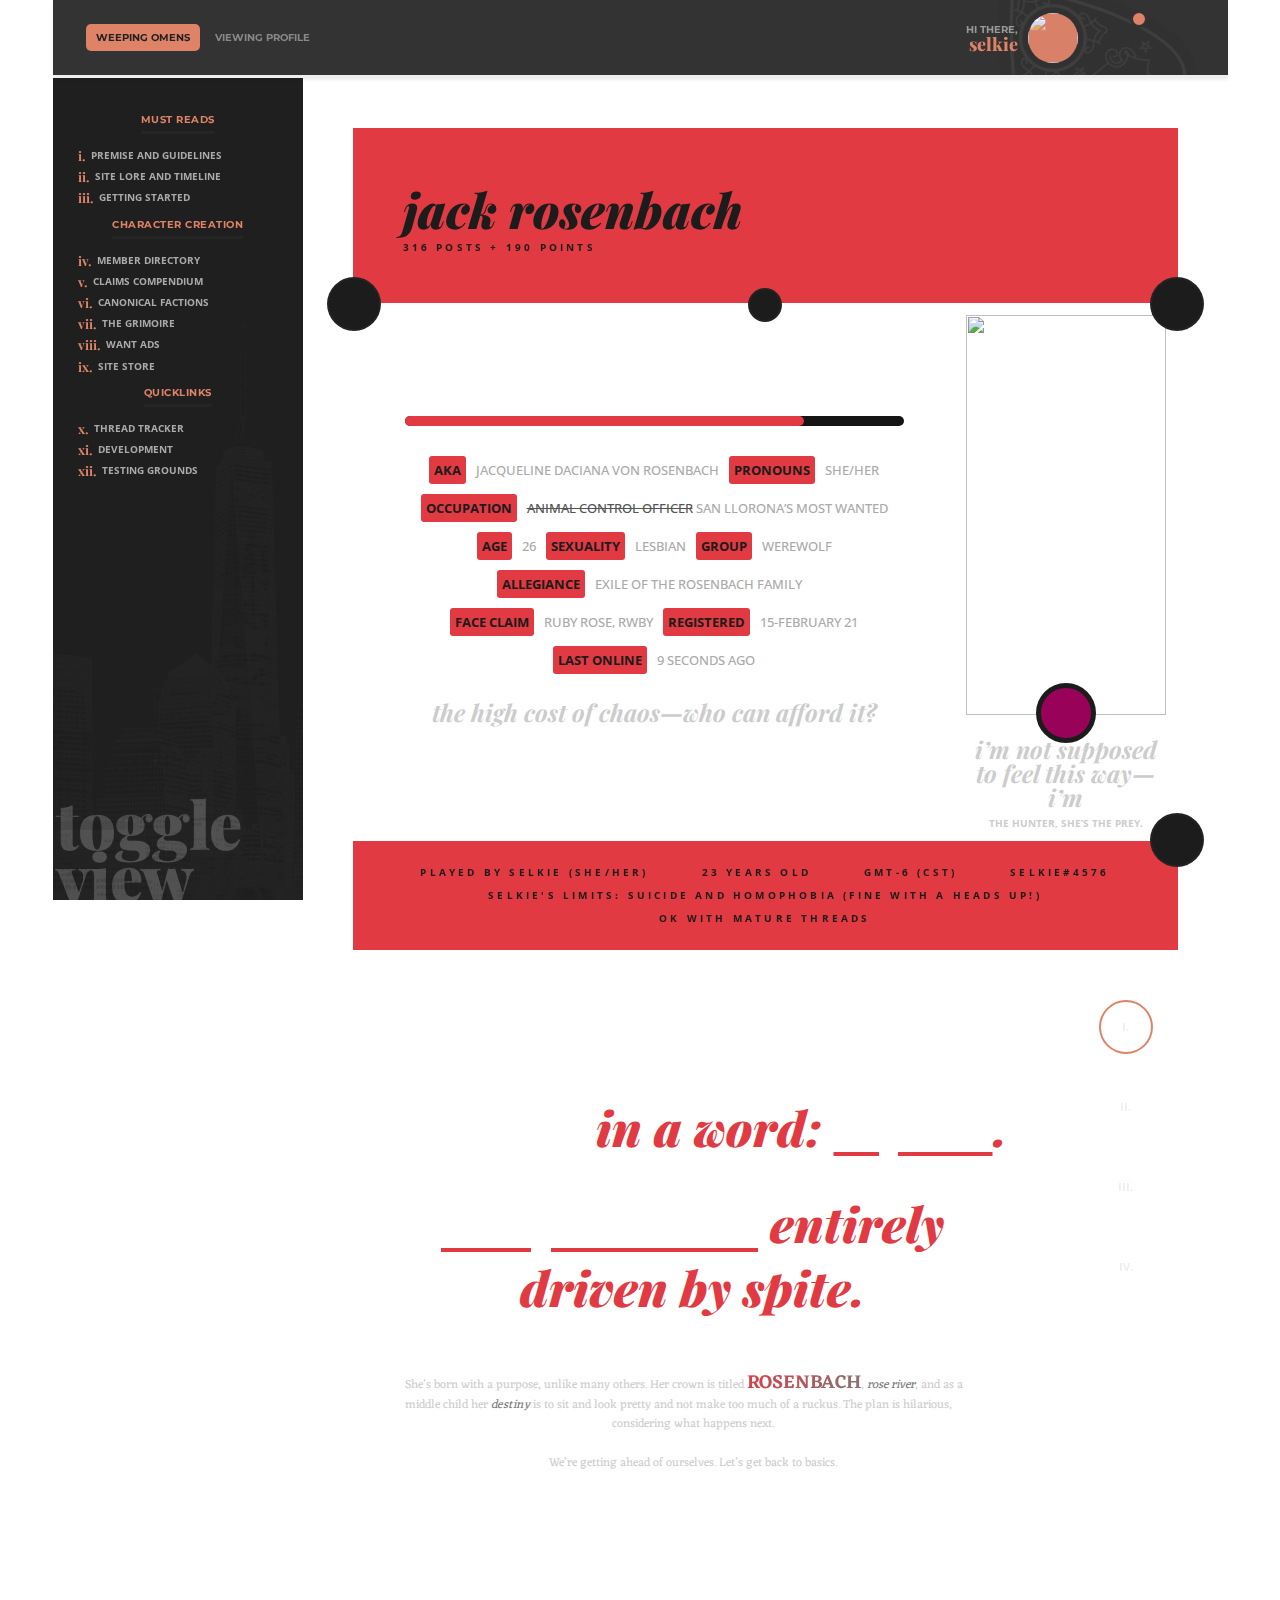
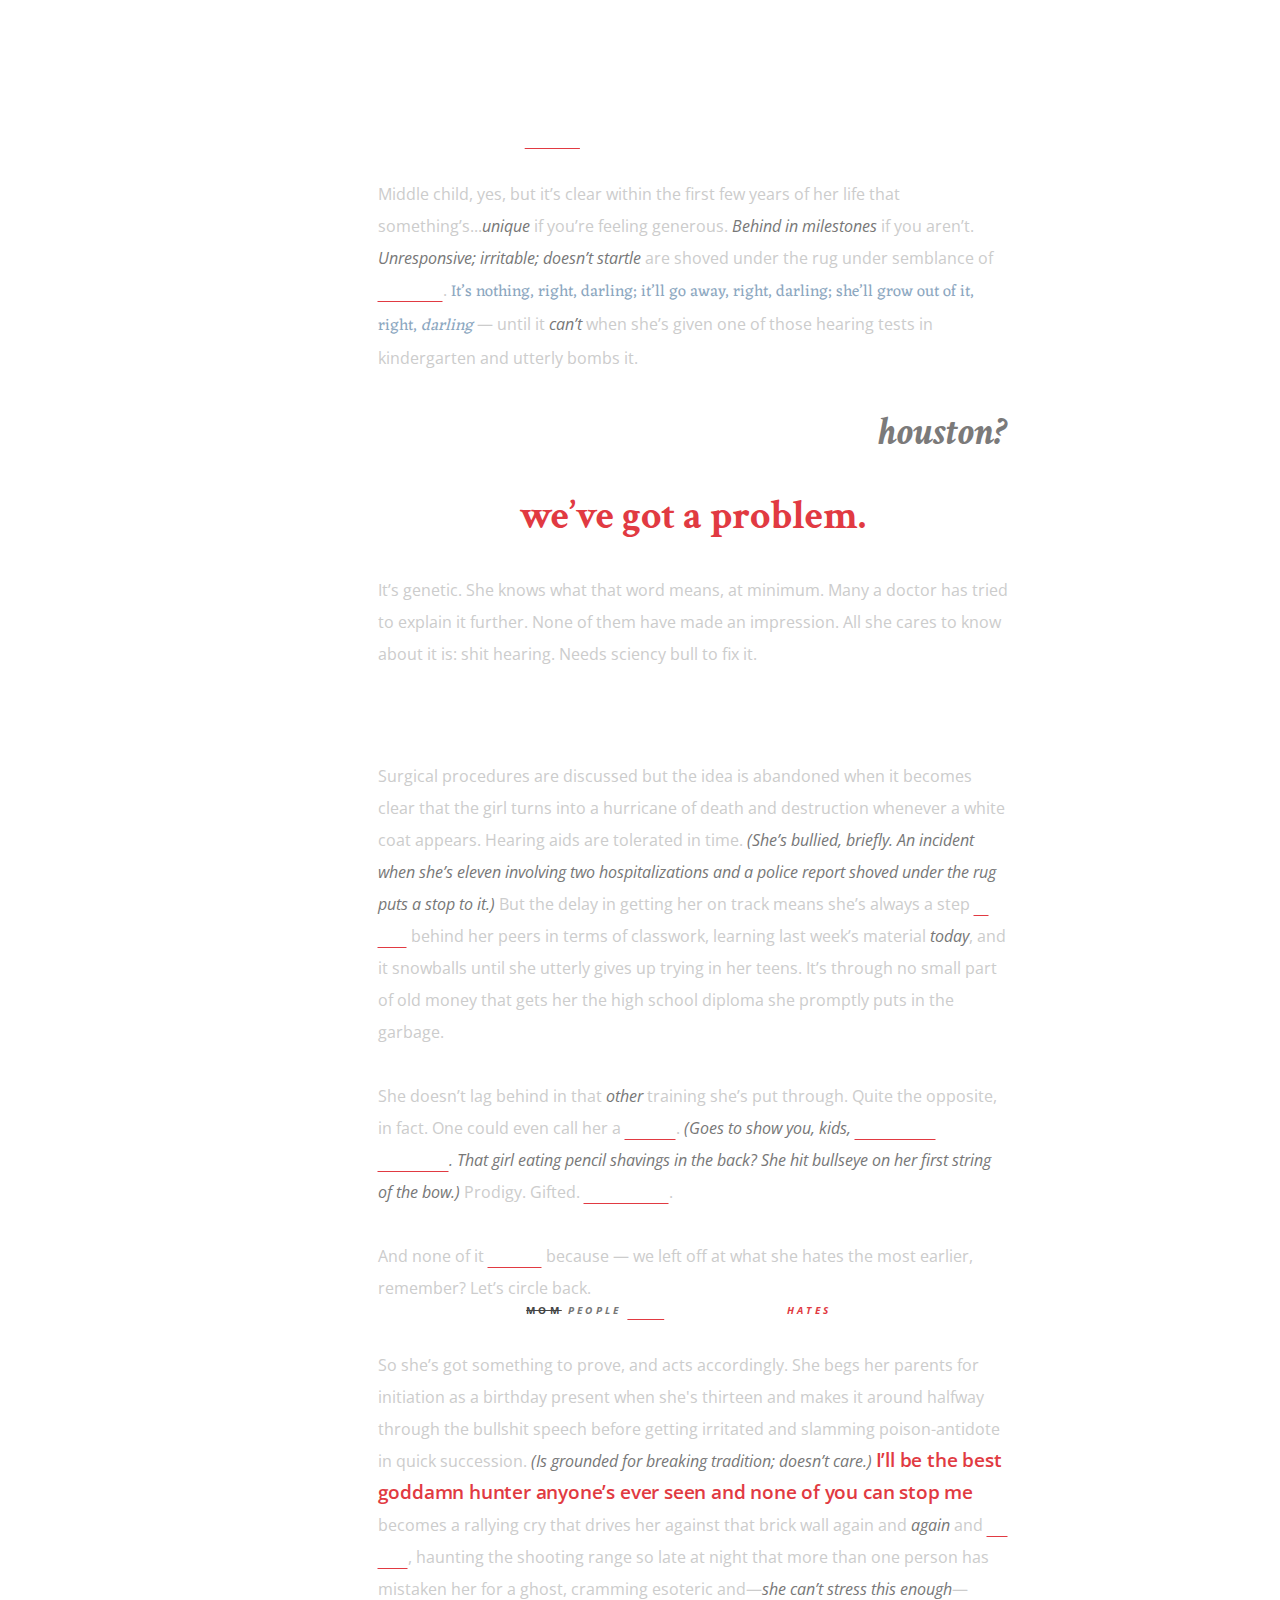
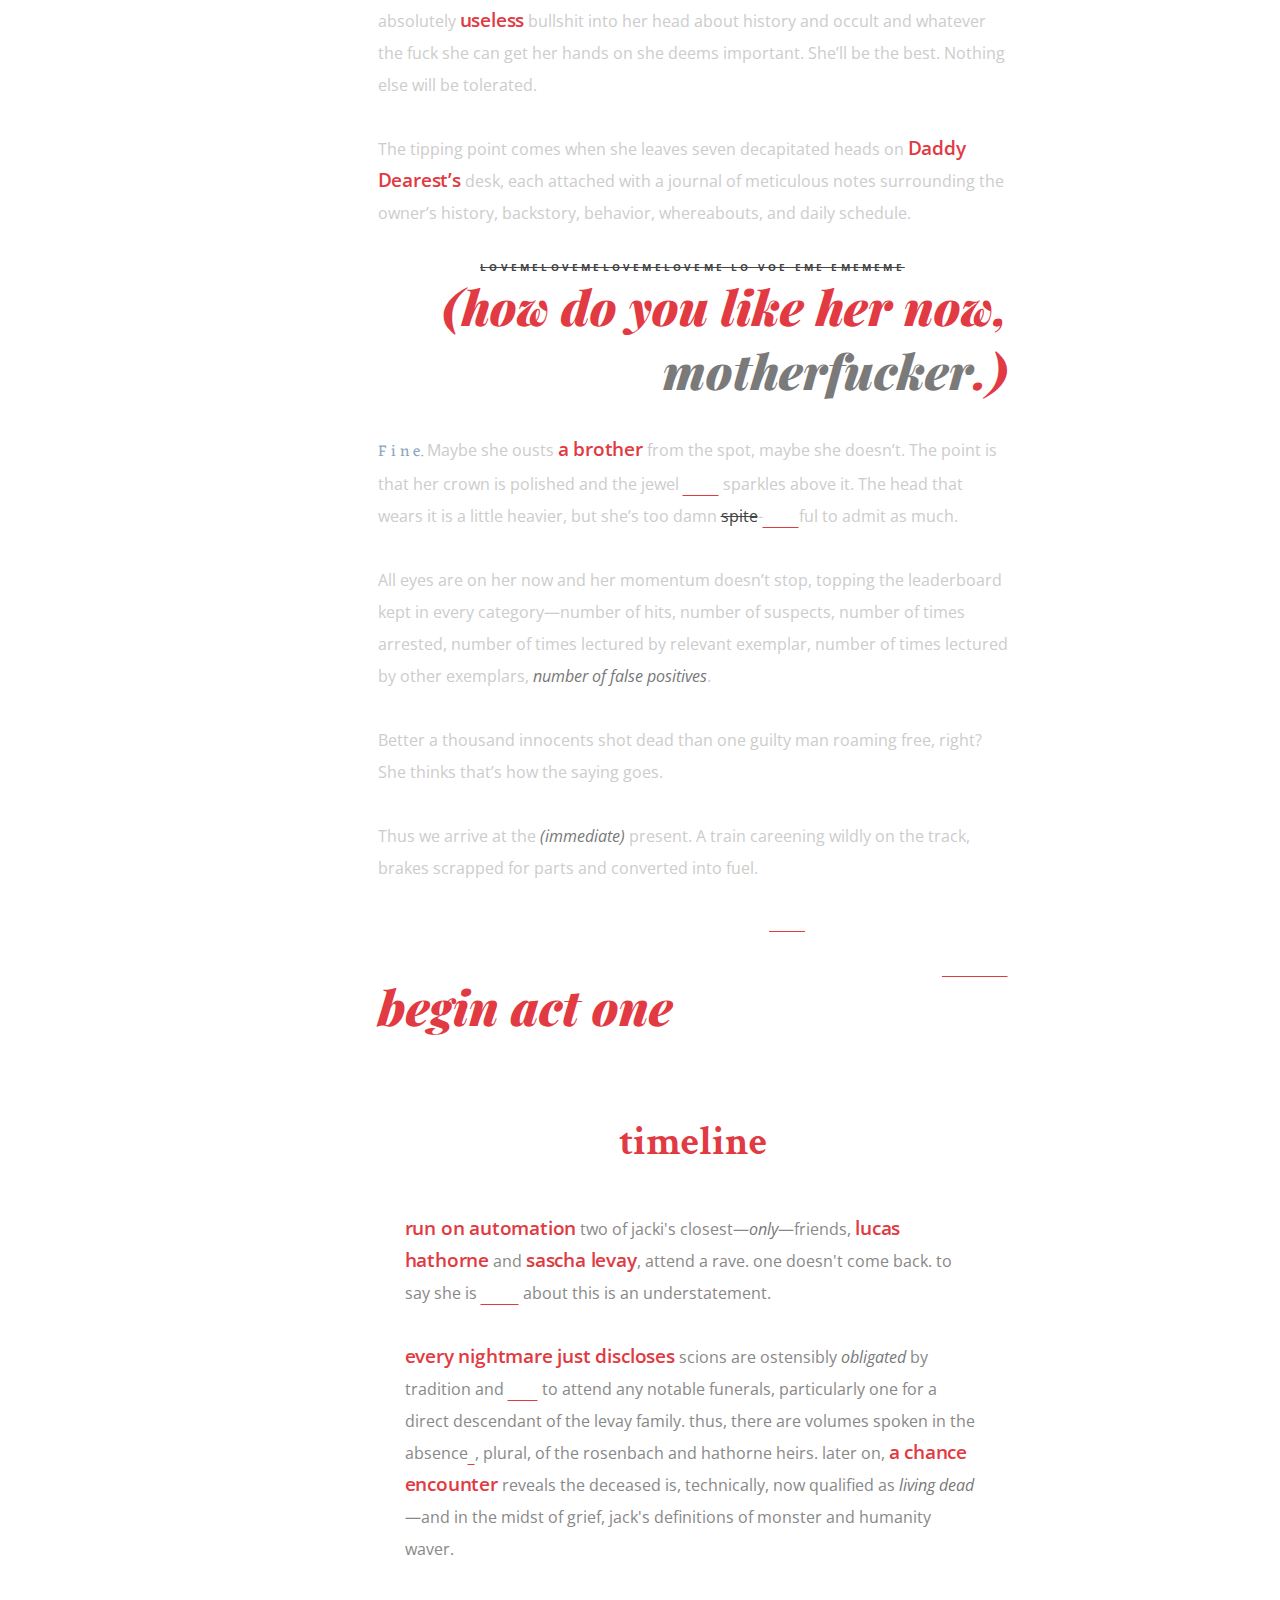
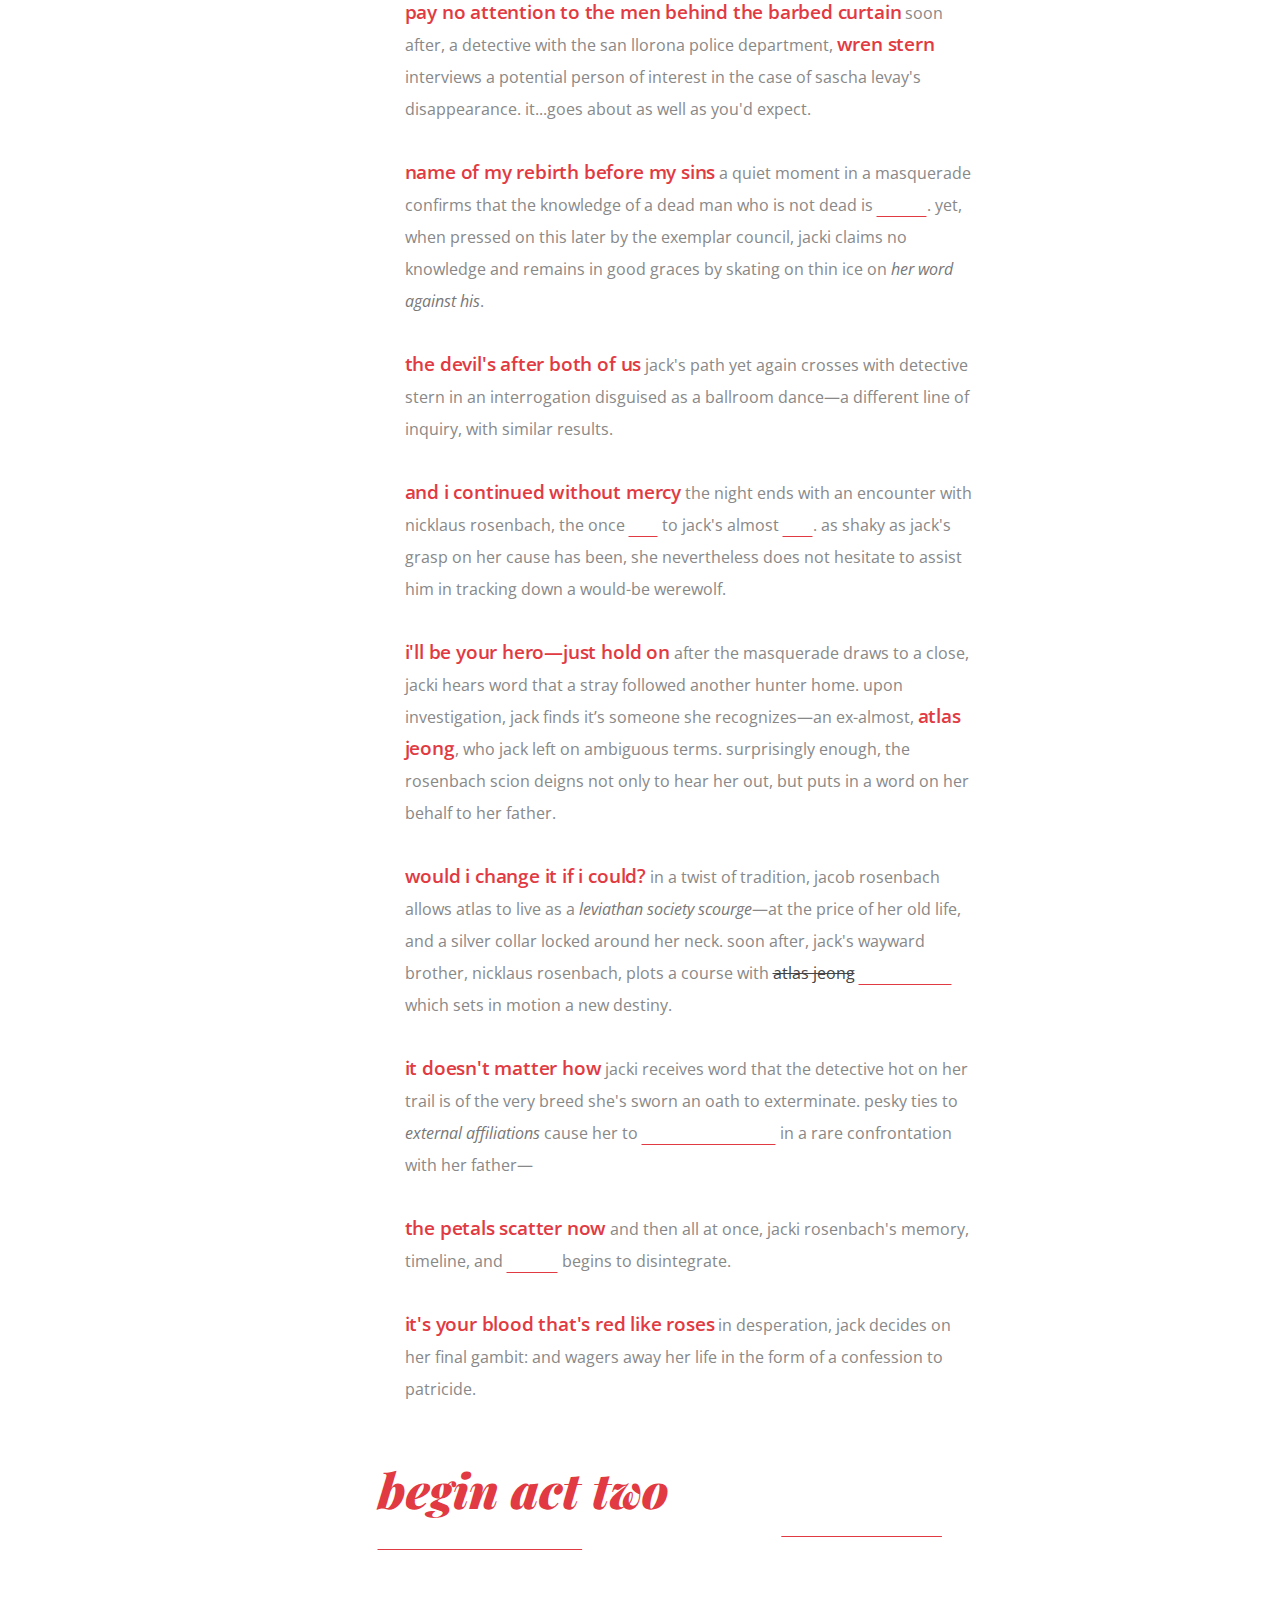
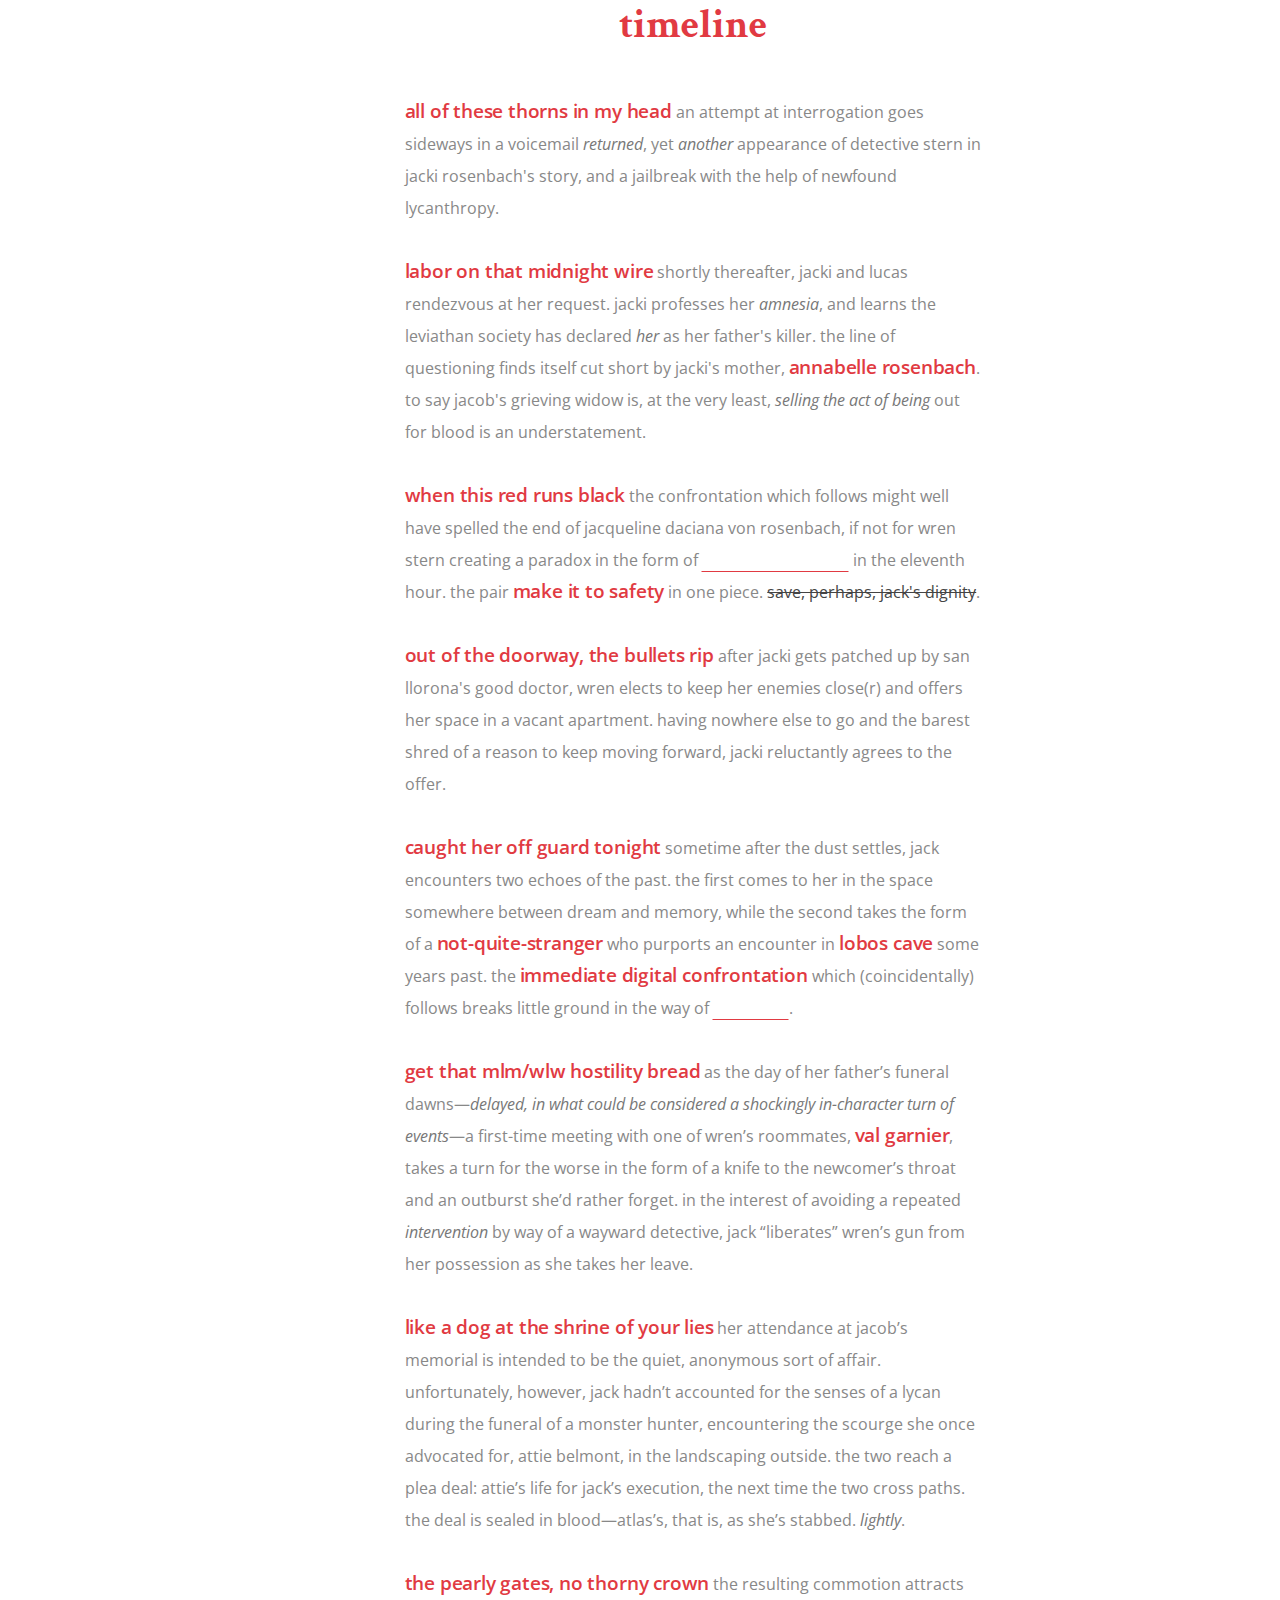
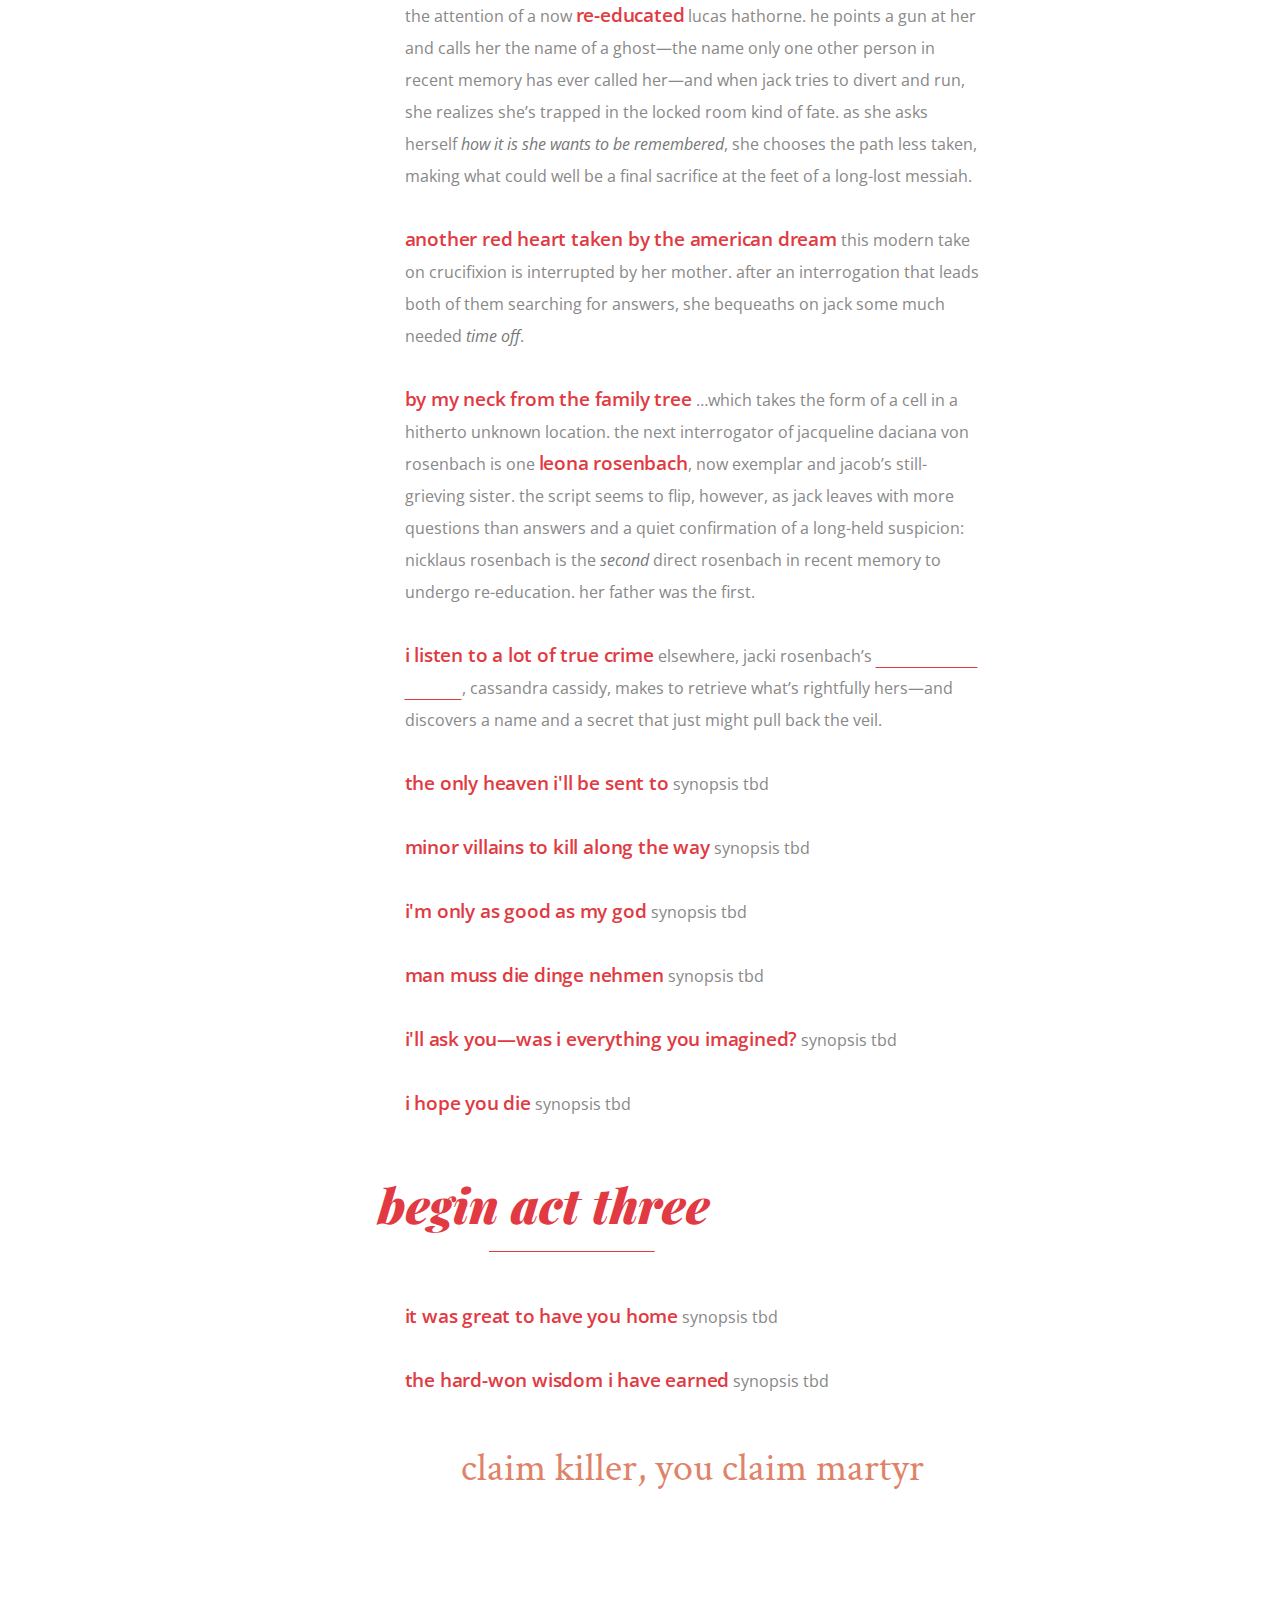
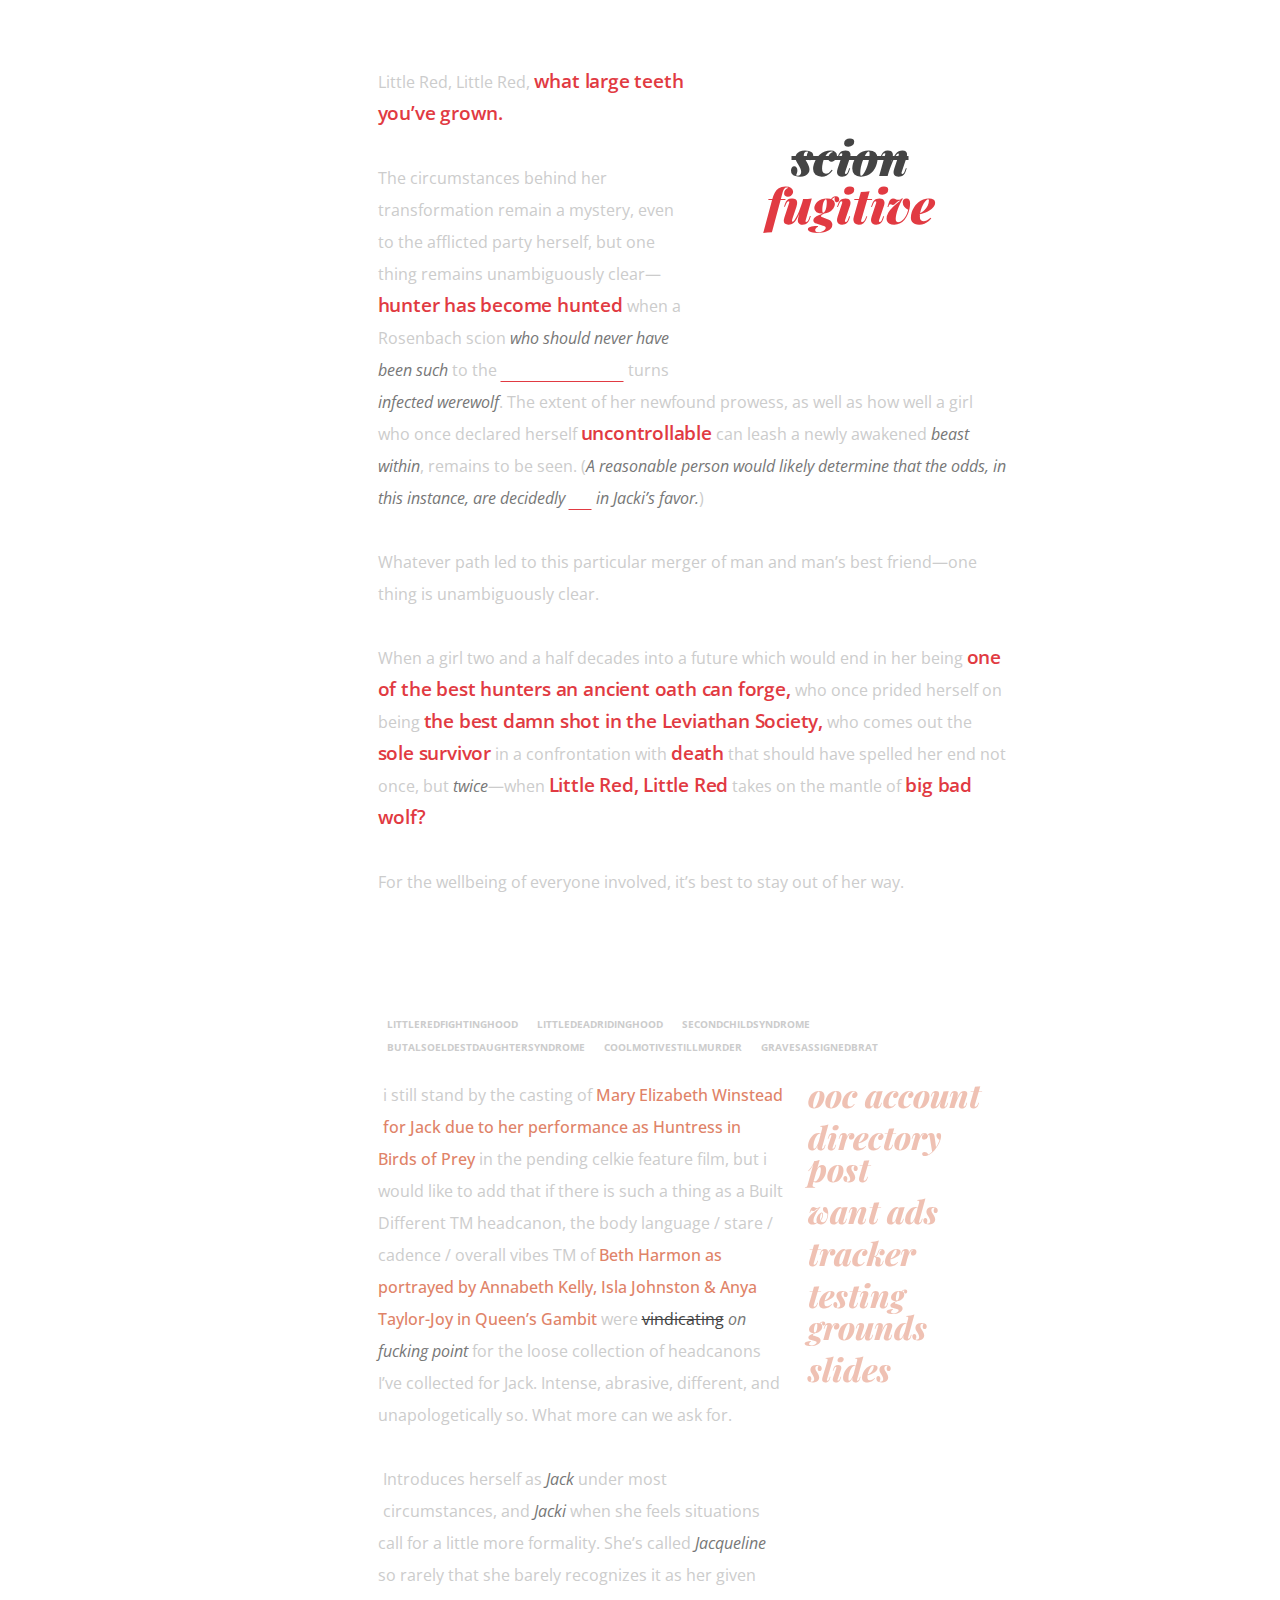
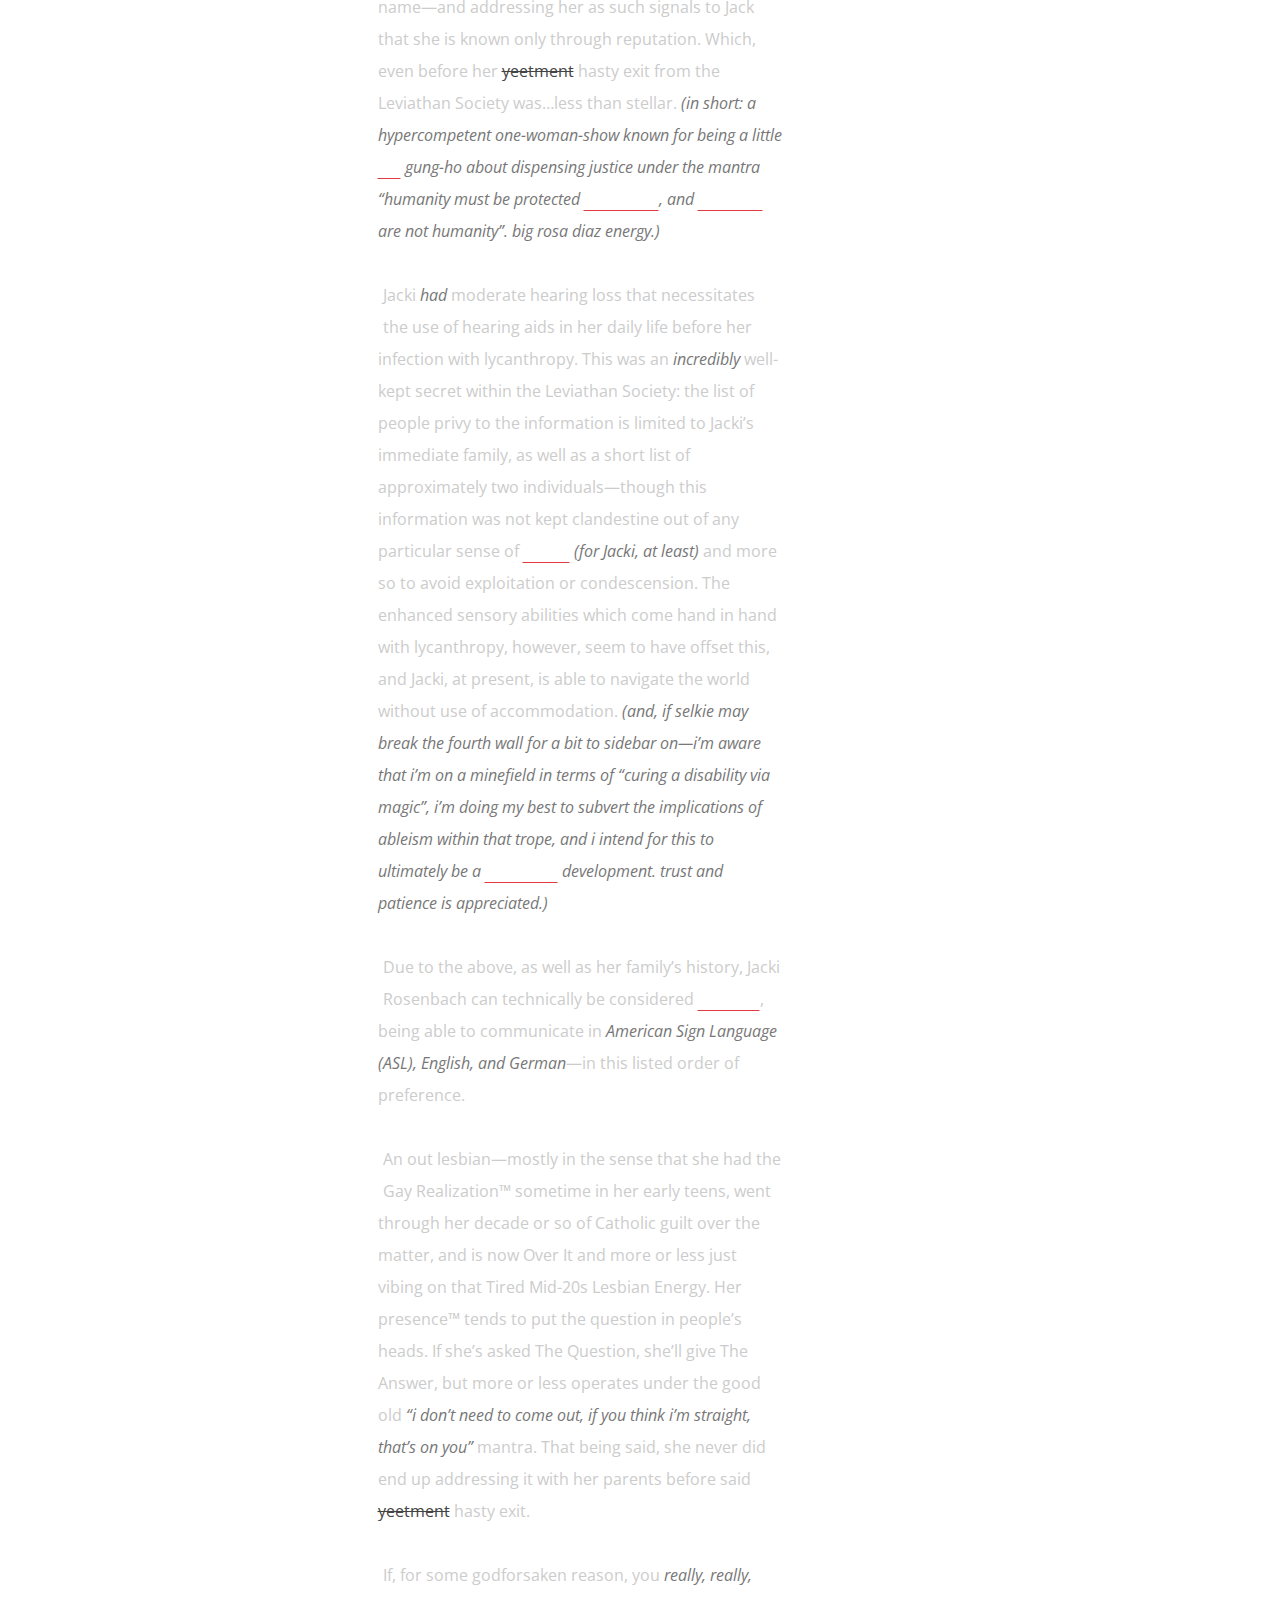
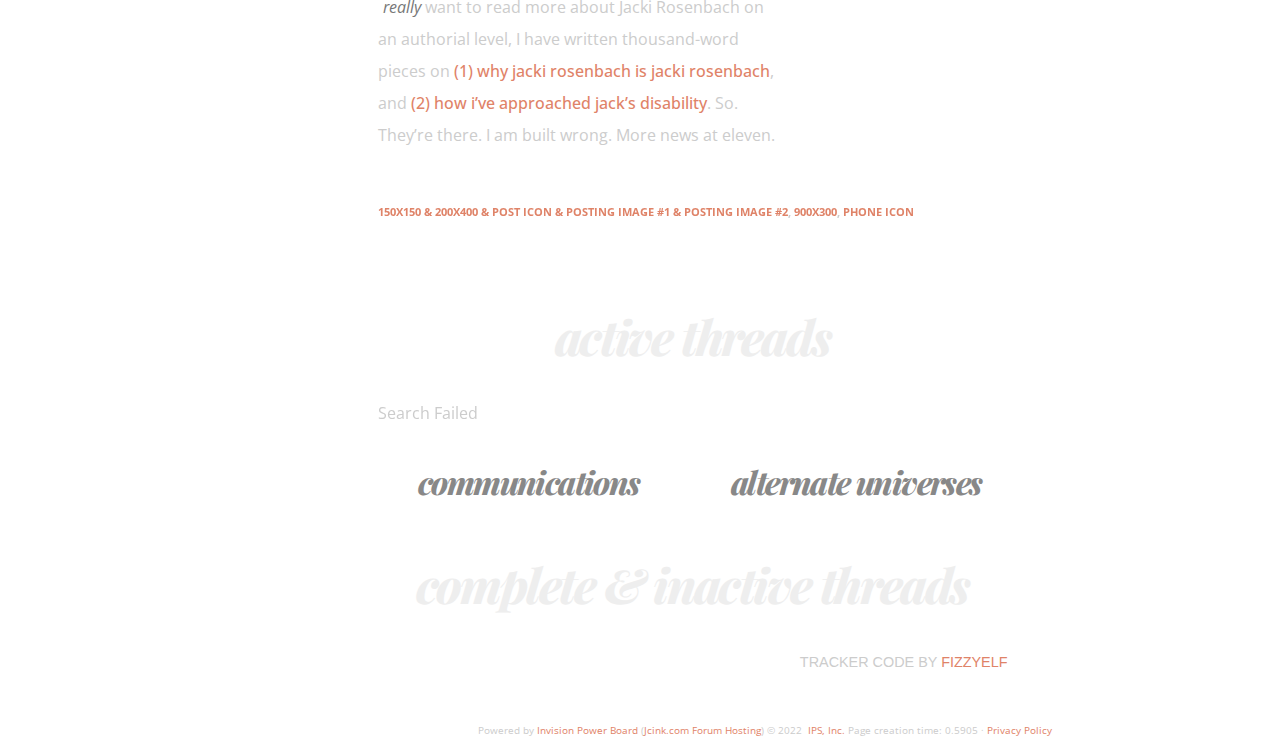
==== commit 5330a182: "Update main-profile.html" ====
--- a/main-profile.html
+++ b/main-profile.html
@@ -1,13 +1,12 @@
-<!doctype html>
+
+<!DOCTYPE html>
 <html class="no-js" lang="en">
 
 <head>
   <meta charset="utf-8">
-  <title>
-    <% TITLE %>
-  </title>
+  <title>Viewing Profile -> JACK ROSENBACH</title>
   <meta name="description" content="">
-  <meta name="viewport" content="width=device-width, initial-scale=1">
+  <meta name="viewport" content="width=device-width, initial-scale=1.0">
 
   <meta property="og:title" content="">
   <meta property="og:type" content="">
@@ -18,78 +17,341 @@
   <link rel="apple-touch-icon" href="/">
   <!-- Place favicon.ico in the root directory -->
 
-  <link rel="stylesheet" href="css/normalize.css">
-  <link rel="stylesheet" href="css/variables.css">
-  <link rel="stylesheet" href="css/main.css">
+  <link rel="stylesheet" href="/css/normalize.css">
+  <link rel="stylesheet" href="/css/variables.css">
+  <link rel="stylesheet" href="/css/main.css">
 
   <meta name="theme-color" content="#222">
-  <link href="https://files.jcink.net/uploads2/weepingomens/skin_stuff/cuppaccicons.css" rel="stylesheet">
+
   <link rel="stylesheet" href="https://nagoshiashumari.github.io/Rpg-Awesome/stylesheets/rpg-awesome.min.css">
   <link href="https://files.jcink.net/uploads2/weepingomens/skin_stuff/cuppaccicons.css" rel="stylesheet">
   <link rel="stylesheet" href="https://cdn.linearicons.com/free/1.0.0/icon-font.min.css">
   <link href="https://files.jcink.net/uploads2/weepingomens/skin_stuff/game_icons.css" rel="stylesheet">
-
+  
   <link rel="preconnect" href="https://fonts.googleapis.com">
   <link rel="preconnect" href="https://fonts.gstatic.com" crossorigin>
-  <link
-    href="https://fonts.googleapis.com/css2?family=Montserrat:ital,wght@0,100;0,200;0,300;0,400;0,500;0,600;0,700;0,800;0,900;1,100;1,200;1,300;1,400;1,500;1,600;1,700;1,800;1,900&family=Open+Sans:ital,wght@0,300;0,400;0,500;0,600;0,700;0,800;1,300;1,400;1,500;1,600;1,700;1,800&family=Playfair+Display:ital,wght@0,400;0,500;0,600;0,700;0,800;0,900;1,400;1,500;1,600;1,700;1,800;1,900&display=swap"
-    rel="stylesheet">
+  <link href="https://fonts.googleapis.com/css2?family=Montserrat:ital,wght@0,100;0,200;0,300;0,400;0,500;0,600;0,700;0,800;0,900;1,100;1,200;1,300;1,400;1,500;1,600;1,700;1,800;1,900&family=Open+Sans:ital,wght@0,300;0,400;0,500;0,600;0,700;0,800;1,300;1,400;1,500;1,600;1,700;1,800&family=Playfair+Display:ital,wght@0,400;0,500;0,600;0,700;0,800;0,900;1,400;1,500;1,600;1,700;1,800;1,900&display=swap" rel="stylesheet">
+<link href="https://fonts.googleapis.com/css2?family=Eczar:wght@400;500;600;700;800&display=swap" rel="stylesheet">
+<link href="https://fonts.googleapis.com/css2?family=Poppins:ital,wght@0,400;0,700;1,400;1,700&display=swap" rel="stylesheet">
   <link href="https://fonts.googleapis.com/css2?family=Eczar:wght@400;500;600;700;800&display=swap" rel="stylesheet">
   <link href="https://fonts.googleapis.com/css2?family=Crimson+Text:wght@400;700&display=swap" rel="stylesheet">
+
+
+  <style type='text/css'>
+body {
+  background: url(https://i.ibb.co/p0fSzvL/image.png);
+  color: #ccc;
+  margin: 0;
+  background-attachment: fixed;
+  font: 400 1rem/2 'open sans', sans-serif;
+}
+
+/* style-my-tootltips plugin, tooltip styling */
+#s-m-t-tooltip {
+  width:initial;
+  position:absolute;
+  max-width:300px;
+  z-index:9999999;
+  margin:10px;
+  padding:10px;
+  background:#111;
+  -moz-border-radius:3px;
+  -webkit-border-radius:3px;
+  border-radius:3px;
+  /* font */
+  color:#fff;
+    font: 700 10px open sans,sans-serif;
+    line-height: 170%;
+  text-align:justify;
+  text-transform:uppercase;
+}
+
+
+/* START CUSTOM FORUM ROW JCINK BULLSHIT */
+.brochure-container { display: none; }
+.brochure-container.forum-3 { display: flex; } 
+
+.residential-records { display: none; }
+.residential-records.forum-3 { display: flex; }
+
+header.category.character-zone { display:none; }
+header.category.character-zone.forum-3 { display: flex; }
+
+.character-container { display: none; }
+.character-container.forum-3 { display: flex; }
+
+header.communications { display: none; }
+header.communications.forum-3 { display: flex; }
+
+.comm-forum { display: none; }
+.comm-forum.mobile.forum-18,
+.comm-forum.phoenix-networks.forum-23 { display: flex; }
+
+header.category#cat-6 { display: none; }
+
+.forum-row.llorona.category-1,
+.forum-row.llorona.category-2,
+.forum-row.llorona.category-6 { display:none; }
+
+.select-destination { display:none; }
+.select-destination.category-3 { display: flex; }
+.select-destination.category-3 .board-quicklink { color:#ccc; }
+
+.extras-container { display:none; }
+.extras-container.forum-2 { display: grid; }
+
+.subforums-macro { display: none; }
+
+.forum-22 .forum-info .forum-name a { max-width: 400px; }
+.forum-43 .forum-info .forum-name a { max-width: 341px; }
+
+.forum-row.llorona { display: none; }
+.forum-row.llorona.active { display: flex; }
+
+header#cat-3.category,
+header#cat-4.category,
+header#cat-5.category,
+header#cat-7.category,
+header#cat-8.category { display: none; }
+
+.subform-row { display:none; }
+.subform-row.category- { display: flex; }
+
+
+.board-quicklink-container.select-destination { margin:100px 0; }
+
+#logostrip, #submenu, #userlinks, .newstext { display:none; }
+
+#recents {
+	display: flex;
+	width: 70%;
+	overflow: auto;
+	margin:25px 0;
+	gap:10px;
+}
+
+#recents p {
+	margin:0;
+	display:none;
+}
+
+.holdrec { 
+    font-size: 0;
+    display: flex;
+    flex-flow: column nowrap;
+    flex-shrink: 0;
+    width: 200px;
+    justify-content: flex-end;
+    margin: 5px 0;
+	margin-bottom:5px;
+}
+
+#recents a strong {
+    text-transform: lowercase;
+    color: rgba(var(--main-accent-rgb), .7);
+    display: -webkit-box;
+    -webkit-line-clamp: 2;
+    -webkit-box-orient: vertical;
+    overflow: hidden;
+    letter-spacing: -0.05em;
+    transition: .25s;
+    font-family: 'Playfair Display', serif;
+    font-style: italic;
+    font-weight: 800;
+    font-size: 24px;
+    line-height: 100%;
+}
+
+#recents a:hover strong {
+	color:rgba(var(--main-accent-rgb), 1);
+	transition:.25s;
+}
+
+#recents a { 
+font: 700 10px/100% 'Open Sans', sans-serif;
+    text-transform: uppercase;
+    color: #444;
+	transition:.25s;
+} 
+
+#recents a:hover {
+	color:rgba(var(--main-accent-rgb),.66);
+	transition:.25s;
+}
+
+.cbox { 
+    background: #222;
+    padding: 25px;
+    border-radius: 5px;
+    width: 40%;
+    box-sizing: border-box;
+}
+
+.discord-embed {
+    position: absolute;
+    width: 57%;
+    background: #333;
+    z-index:999;
+    top: 580px;
+    right: 0;
+    box-sizing: border-box;
+    padding: 10px;
+    border-radius: 5px;
+}
+
+.affiliates {
+width:100%;
+box-sizing: border-box;
+padding:25px;
+display:flex;
+flex-flow:row wrap;
+gap:10px;
+justify-content:center;
+}
+
+.affiliates a {
+	filter:grayscale(1) contrast(.66);
+	transform:scale(1);
+	transition:.25s;
+}
+
+
+.affiliates a:hover {
+	filter:grayscale(0) contrast(1);
+	transform:scale(1);
+	transition:.25s;
+}
+
+.wrapmini { display: none; }
+
+.post-row .user-name .threat-level.threat-level- { display:none; }
+
+.post-row .ooc {
+	display:none;
+}
+
+.post-row.group-6 .ic,
+.post-row.group-10 .ic {
+	display:none;
+}
+
+.post-row.group-6 .ooc,
+.post-row.group-10 .ooc {
+	display:initial;
+}
+
+.post-row.no-ship { 
+grid-template-areas:
+        "post-row-user-hover post-row-user-name"
+        "post-row-user-hover post-row-ooc"
+        "post-row-post post-row-post"
+        "post-row-user-footer post-row-user-footer";
+}
+
+.post-row.no-avatar .user-icon .img {
+	height:0;
+}
+
+.cp {font-family:'cappuccicons'!important;}
+
+/* 
+.button-small {
+    padding: 3px 5px;
+    background: var(--custom);
+    border-radius: 3px;
+    font: 700 0.6rem 'open sans',sans-serif;
+    color: #1c1c1c;
+}
+*/
+</style>
+<script src="https://ajax.googleapis.com/ajax/libs/jquery/1.7/jquery.min.js"></script>
+<script src="https://static.tumblr.com/iuw14ew/VSQma1786/jquery.style-my-tooltips.js"></script>
+<script>
+// style my tooltips
+
+     (function($){
+         $(document).ready(function(){
+             $("[title]").style_my_tooltips({ 
+    tip_follows_cursor:true,
+    tip_delay_time:10,
+    tip_fade_speed:0,
+    attribute:"title"
+});
+         });
+     })(jQuery);
+</script>
+  <script src="https://ajax.googleapis.com/ajax/libs/jquery/3.5.1/jquery.min.js"></script>
 </head>
-
-<body id="omens-body" class="user-groupid-"
-  style="--vh:9.39px; --main-accent:#df8368; --mainAccentR:223; --mainAccentG:131; --mainAccentB:104; --main-accent-rgb: var(--mainAccentR), var(--mainAccentG), var(--mainAccentB);">
+<script>
+/*
+using rgb values for the custom accent system allows for more freedom design-wise, 
+but hex codes are easier & more familiar to end users
+so we're gonna convert the --main-accent hex code over to rgb values and store them as variables  
+*/
+function hexToRgb(hex) {
+  var result = /^#?([a-f\d]{2})([a-f\d]{2})([a-f\d]{2})$/i.exec(hex);
+  return result ? {
+    r: parseInt(result[1], 16),
+    g: parseInt(result[2], 16),
+    b: parseInt(result[3], 16)
+  } : null;
+}
+
+if ( '#df8368' !== '' ) {
+	document.querySelector(":root").style.setProperty('--main-accent', '#df8368');
+	let mainAccent = '#df8368';
+	var mainAccentR = hexToRgb(mainAccent).r.toString();
+	document.querySelector(":root").style.setProperty('--mainAccentR', mainAccentR);
+	var mainAccentG = hexToRgb(mainAccent).g.toString();
+	document.querySelector(":root").style.setProperty('--mainAccentG', mainAccentG);
+	var mainAccentB = hexToRgb(mainAccent).b.toString();
+	document.querySelector(":root").style.setProperty('--mainAccentB', mainAccentB);
+} else {
+	document.querySelector(":root").classList.add("group-6");
+	document.querySelector(":root").style.setProperty('--main-accent', 'var(--group)');
+}
+</script>
+<body>
+<div id="omens-body" class="user-groupid-6">
   <nav id="omens-top">
     <div id="elevator-buttons">
       <div id="elevator-up" title="scroll to top"><i class="cp cp-chevron-up"></i></div>
       <div id="elevator-down" title="scroll to bottom"><i class="cp cp-chevron-down"></i></div>
     </div>
-    <div id="navstrip" align="left">&nbsp;<a href="https://weepingomens.jcink.net/index.php?act=idx">WEEPING OMENS</a>
-      <div style="display: inline-block;margin: 10px 0px;"></div><a
-        href="https://weepingomens.jcink.net/index.php?act=SC&amp;c=6">Character Zone</a>
-      <div style="display: inline-block;margin: 10px 0px;"></div><a
-        href="https://weepingomens.jcink.net/index.php?showforum=33">Testing Grounds</a>
-      <div style="display: inline-block;margin: 10px 0px;"></div><a
-        href="https://weepingomens.jcink.net/index.php?showtopic=324">pay no attention to that man behind the
-        curtain</a>
-    </div>
-    <div id="current-user" title="click to switch accounts">
+    <div id='navstrip' align='left'>&nbsp;<a href='https://weepingomens.jcink.net/index.php?act=idx'>WEEPING OMENS</a>Viewing Profile</div>
+<br />
+<br />
+    <div id="current-user">
       <div class="user-name">hi there,<b>selkie</b></div>
-      <div class="user-avi"><img src="https://i.ibb.co/MkP6wq0/image.png"></div>
-      <span id="subaccounts_menu">
-        <form action="https://weepingomens.jcink.net/index.php?&amp;act=Login&amp;CODE=01&amp;CookieDate=1"
-          name="subswitch" method="POST">
-          <input type="hidden" name="auth_key" value="authkey">
-          <input type="hidden" name="UserName" value="subacct">
-          <input type="hidden" name="PassWord" value="subacct">
-          <input type="hidden" name="referer" value="">
-          <select class="forminput" name="sub_id" onchange="this.form.submit()">
-            <option value="------------" selected="selected">Switch Account</option>
-            <option value="25">&nbsp;&nbsp;» ATLAS JEONG </option>
-            <option value="40">&nbsp;&nbsp;» CASSANDRA CASSIDY </option>
-            <option value="116">&nbsp;&nbsp;» JACKI ROSENBACH </option>
-            <option value="105">&nbsp;&nbsp;» JULIET SANTORO </option>
-            <option value="271">&nbsp;&nbsp;» LOTTIE WINTERBOURNE </option>
-            <option value="265">&nbsp;&nbsp;» celkie is a prison </option>
-            <option value="95">&nbsp;&nbsp;» fuckhands mcmike </option>
-          </select>
-        </form>
+      <div class="user-avi"><img src='https://i.ibb.co/s2Tx41F/image.png' border='0' width='150' height='150' alt='' /></div>
+      <span id="subaccounts_menu" title="click to switch accounts">
+        <span id='subaccounts_menu'>
+<form action='https://weepingomens.jcink.net/index.php?&act=Login&CODE=01&CookieDate=1' name='subswitch' method='POST'>
+<input type='hidden' name='auth_key' value='267c49d879fa4618a35b4f2d43cccc8b'>
+<input type='hidden' name='UserName' value='subacct'>
+<input type='hidden' name='PassWord' value='subacct'>
+<input type='hidden' name='referer' value='showuser=116' />
+<select class='forminput' name='sub_id' onchange='this.form.submit()'>
+<option value='------------' selected='selected'>Switch Account</option>
+<option value='25'>&nbsp;&nbsp;&raquo; ATTIE BELMONT </option><option value='40'>&nbsp;&nbsp;&raquo; CASSANDRA CASSIDY </option><option value='116'>&nbsp;&nbsp;&raquo; JACK ROSENBACH </option><option value='105'>&nbsp;&nbsp;&raquo; JULIET SANTORO </option><option value='271'>&nbsp;&nbsp;&raquo; LOTTIE WINTERBOURNE </option><option value='690'>&nbsp;&nbsp;&raquo; ROMAN MARTINEZ </option><option value='635'>&nbsp;&nbsp;&raquo; annabelle rosenbach </option><option value='265'>&nbsp;&nbsp;&raquo; celkie is a prison </option><option value='95'>&nbsp;&nbsp;&raquo; fuckhands mcmike </option>
+</select>
+</form>
+</span>
       </span>
     </div>
     <div class="user-links">
-      <a href="#" title="toggle light mode" id="light-toggle"><i class="ra  ra-light-bulb"></i></a>
-      <a href="#" title="messages" class="hasalerts-1">
+      <a href="#" title="toggle light mode" id="light-toggle"><i class="cp cp-lightbulb"></i></a>
+      <a href="#" title="messages" class="hasalerts-0">
         <div class="alert-animation">!</div>
-        <i class="ra ra-scroll-unfurled"></i>
+        <i class="cp cp-envelope"></i>
       </a>
       <a href="#" title="alerts" class="hasalerts-1">
         <div class="alert-animation">!</div>
-        <i class="ra ra-small-fire"></i>
+        <i class="cp cp-warning"></i>
       </a>
-      <a href="#" title="view <!-- |name| -->'s profile"><i class="cp cp-fingerprint"></i></a>
-      <a href="#" title="access usercp"><i class="ra ra-repair"></i></a>
-      <a href="#" title="logout" id="logout"><i class="ra ra-key"></i></a>
+      <a href="/index.php?showuser=20" title="view selkie's profile"><i class="cp cp-user"></i></a>
+      <a href="/index.php?act=UserCP&CODE=01" title="access usercp"><i class="cp cp-cog"></i></a>
+      <a href="/index.php?act=Login&CODE=03" title="logout" id="logout"><i class="cp cp-exit-top-right"></i></a>
     </div>
     <div id="login-register">
       <a href="#" class="login-register-button">login</a>
@@ -97,9 +359,7 @@
       <div class="login-register-shortcut">
         <form style="display:inline" action="index.php?act=Login&amp;CODE=01" method="post">
           <input type="hidden" value="1" name="CookieDate">
-          <div align="center"><input type="text" class="forminput" size="11" name="UserName" onfocus="this.value=''"
-              value="USERNAME"> <input type="password" class="forminput" size="11" name="PassWord"
-              onfocus="this.value=''" value="password">
+          <div align="center"><input type="text" class="forminput" size="11" name="UserName" onfocus="this.value=''" value="USERNAME"> <input type="password" class="forminput" size="11" name="PassWord" onfocus="this.value=''" value="password">
             <input type="submit" class="forminput" style="margin-top: 2px;" value="go">
           </div>
         </form>
@@ -180,178 +440,843 @@
     </div>
   </header> -->
   <main id="omens-main">
-    <article id="main-profile" class="group-10">
-      <section class="header">
-        <h1>cassandra cassidy</h1>
-        <span>lorem ipsum dolor sit amet</span>
-      </section>
-      <section class="basics">
-        <div class="basic-info">
-          <div class="threat-level threat-level-60">
-            <div class="threat-bar" style="width:60%"></div>
-          </div>
-          <ul class="user-details">
-            <li class="ic"><em>aka</em> <span class="field">cassandra kěxīn (可欣) cassidy</span></li>
-            <li class="ic"><em>pronouns</em> <span class="field">she/her</span></li>
-            <li class="ic"><em>age</em> <span class="field">24</span></li>
-            <li class="ic"><em>occupation</em> <span class="field">journalist</span></li>
-            <li class="ic"><em>sexuality</em> <span class="field">bisexual</span></li>
-            <li class="ic"><em>group</em> <span class="field">WITCH</span></li>
-            <li class="ic"><em>allegience</em> <span class="field">member of the rising king</span></li>
-            <li class="ic"><em>death disabled</em></li>
-            <li class="ic"><em>face claim</em> <span class="field">hu tao, genshin impact</span></li>
-            <li class="ooc"><em>limits</em> <span class="field">suicide &amp; homophobia (ok with a warning!)</span>
-            </li>
-            <li class="ooc"><em>age</em> <span class="field">23</span></li>
-            <li class="ooc"><em>pronouns</em> <span class="field">she/her</span></li>
-            <li class="ooc"><em>timezone</em> <span class="field">gmt-6 (cst)</span></li>
-            <li class="ooc"><em>contact via</em> <span class="field">selkie#4576</span></li>
-          </ul>
-          <span class="user-quote">i've been working on a unified theory—if i make it through tonight, everybody's gonna
-            hear me out
+	<script language='JavaScript' type="text/javascript">
+<!--
+function buddy_pop() { window.open('index.php?act=buddy&s=','BrowserBuddy','width=250,height=500,resizable=yes,scrollbars=yes'); }
+function chat_pop(cw,ch)  { window.open('index.php?s=&act=chat&pop=1','Chat','width='+cw+',height='+ch+',resizable=yes,scrollbars=yes'); }
+function multi_page_jump( url_bit, total_posts, per_page )
+{
+pages = 1; cur_st = parseInt(""); cur_page  = 1;
+if ( total_posts % per_page == 0 ) { pages = total_posts / per_page; }
+ else { pages = Math.ceil( total_posts / per_page ); }
+msg = "Please enter a page number to jump to between 1 and" + " " + pages;
+if ( cur_st > 0 ) { cur_page = cur_st / per_page; cur_page = cur_page -1; }
+show_page = 1;
+if ( cur_page < pages )  { show_page = cur_page + 1; }
+if ( cur_page >= pages ) { show_page = cur_page - 1; }
+ else { show_page = cur_page + 1; }
+userPage = prompt( msg, show_page );
+if ( userPage > 0  ) {
+	if ( userPage < 1 )     {    userPage = 1;  }
+	if ( userPage > pages ) { userPage = pages; }
+	if ( userPage == 1 )    {     start = 0;    }
+	else { start = (userPage - 1) * per_page; }
+	window.location = url_bit + "&st=" + start;
+}
+}
+
+Collapse="<img alt='Collapse' title='Collapse' src='https://files.jcink.net/themes/default/cat-collapse.png' />"
+Expand="<img alt='Expand' title='Expand' src='https://files.jcink.net/themes/default/cat-expand.png' />"
+
+
+
+//-->
+</script>
+
+<!--IBF.BANNER-->
+<div id='logostrip'>
+  <a href='https://weepingomens.jcink.net/index.php?' title='Board Home'><img width='207' height='57' src="style_images/1/spacer.gif" /><!-- You can insert a logo image here in place of the white spacer --></a>
+</div>
+<!-- IE6/Win TABLE FIX -->
+<table  width="100%" cellspacing="6" id="submenu">
+<tr>
+ <td><a href='index.php'>Home</a><!--IBF.RULES--></td>
+
+ <td align="right">
+
+ <img src="https://files.jcink.net/style_images/1/atb_help.gif" border="0" alt="" />&nbsp;<a href='https://weepingomens.jcink.net/index.php?act=Help'>Help</a>&nbsp; &nbsp;&nbsp;<img src="https://files.jcink.net/style_images/1/atb_search.gif" border="0" alt="" />&nbsp;<a href='https://weepingomens.jcink.net/index.php?act=Search&amp;f='>Search</a>&nbsp; &nbsp;&nbsp;<img src="https://files.jcink.net/style_images/1/atb_members.gif" border="0" alt="" />&nbsp;<a href='https://weepingomens.jcink.net/index.php?act=Members'>Members</a>&nbsp; &nbsp;&nbsp;<img src="https://files.jcink.net/style_images/1/atb_calendar.gif" border="0" alt="" />&nbsp;<a href='https://weepingomens.jcink.net/index.php?act=calendar'>Calendar</a>&nbsp; &nbsp;&nbsp; <img src="https://files.jcink.net/style_images/1/shop.png" border="0" alt="" />&nbsp;<a href='?act=store'>Shop</a>&nbsp; &nbsp;&nbsp;<img src='https://files.jcink.net/style_images/1/atb_shoutbox.gif' border='0' />&nbsp;<a href='https://weepingomens.jcink.net/index.php?&act=Shoutbox'>Shoutbox</a>
+
+   <!--IBF.CHATLINK-->
+   <!--IBF.TSLLINK--> 
+ </td>
+
+
+</tr>
+</table>
+
+<div align='center'>
+
+<!-- Ad Removal / Premium Board -->
+
+</div>
+
+
+<span id='sub_bar' style="display:none;"> &middot; <span id='subaccounts_menu'>
+<form action='https://weepingomens.jcink.net/index.php?&act=Login&CODE=01&CookieDate=1' name='subswitch' method='POST'>
+<input type='hidden' name='auth_key' value='267c49d879fa4618a35b4f2d43cccc8b'>
+<input type='hidden' name='UserName' value='subacct'>
+<input type='hidden' name='PassWord' value='subacct'>
+<input type='hidden' name='referer' value='showuser=116' />
+<select class='forminput' name='sub_id' onchange='this.form.submit()'>
+<option value='------------' selected='selected'>Switch Account</option>
+<option value='25'>&nbsp;&nbsp;&raquo; ATTIE BELMONT </option><option value='40'>&nbsp;&nbsp;&raquo; CASSANDRA CASSIDY </option><option value='116'>&nbsp;&nbsp;&raquo; JACK ROSENBACH </option><option value='105'>&nbsp;&nbsp;&raquo; JULIET SANTORO </option><option value='271'>&nbsp;&nbsp;&raquo; LOTTIE WINTERBOURNE </option><option value='690'>&nbsp;&nbsp;&raquo; ROMAN MARTINEZ </option><option value='635'>&nbsp;&nbsp;&raquo; annabelle rosenbach </option><option value='265'>&nbsp;&nbsp;&raquo; celkie is a prison </option><option value='95'>&nbsp;&nbsp;&raquo; fuckhands mcmike </option>
+</select>
+</form>
+</span></span>
+<table width="100%" id="userlinks" cellspacing="6">
+   <tr>
+    <td><strong>Logged in as:  <a href='https://weepingomens.jcink.net/index.php?showuser=20' id='logged-in-as'>selkie</a></strong> ( <a href='https://weepingomens.jcink.net/index.php?act=Login&amp;CODE=03&amp;key=267c49d879fa4618a35b4f2d43cccc8b' id='log-out'>Log Out</a><span id='subacct_link'> &middot; <a href='javascript:void(0);'  onclick="document.getElementById('subacct_link').innerHTML=document.getElementById('sub_bar').innerHTML;">Switch Account</a></span>&nbsp;&middot; <b><a href='https://weepingomens.jcink.net/admin.php' id='admin-link' target='_blank'>Admin CP</a></b> &middot; <b><a href='https://weepingomens.jcink.net/index.php?act=modcp' id='modcp-link'>Mod CP</a></b>   )</td>
+    <td align='right'>
+      <b><a href='https://weepingomens.jcink.net/index.php?act=UserCP&amp;CODE=00' title='Edit my settings, such as signature, avatar and more...' id='my-controls'>My Controls</a></b> &middot; <a href='https://weepingomens.jcink.net/index.php?act=Msg&amp;CODE=01' id='x-new-messages'>0 New Messages</a>
+      &middot; <a href='https://weepingomens.jcink.net/index.php?act=Search&amp;CODE=getnew' id='view-new-posts'>View New Posts</a> &middot; <a href='javascript:load_alerts();' title='Alerts' class='alerts-indicator alerts-new' id='alerts-indicator'><strong>Alerts (1)</strong></a> 
+	  
+	 <div id='recent-alerts' style='display: none;'>
+	<div class='tableborder'>
+		<div class="pformstrip"> Recent Alerts <div style="float: right;"><a href="javascript:document.getElementById('recent-alerts').style.display='none';void(0);">[x]</a></div></div>
+			<span id='recent-alerts-data'></span>
+			<div class='pformstrip' style='text-align: center;'>
+				<a href='https://weepingomens.jcink.net/index.php?act=UserCP&CODE=alerts' title='View All Alerts'>View All Alerts</a> &middot; <a  href='javascript:read_alerts();'  title='Mark All Read'>Mark All Read</a>
+			</div>
+		</div>
+	</div>
+	
+	  &middot; <a href="javascript:window.open('index.php?showuser=20&CODE=friends','Friends','width=620,height=460,resizable=yes,scrollbars=yes');void(0);" id='my-friends'>My Friends</a><br />	  
+	 </td>
+   </tr>
+  </table>
+  <script>
+
+function read_alerts() {
+	$('#recent-alerts').slideToggle('slow');
+	$.get( "index.php?recent_alerts=1&read=1", function( data ) {
+		$( "#recent_alerts_data" ).html( data );
+	});
+	$( ".alerts-indicator" ).html( "Alerts (0)");
+}
+
+
+function load_alerts() {
+
+		alert_link = $('.alerts-indicator').position().left-350;
+		
+		$('#recent-alerts').css({
+			left: alert_link + "px",
+		});
+		
+		if($('#recent-alerts').is(':visible')) {
+			$('#recent-alerts').slideToggle('slow');
+		} else {
+			$.get( "index.php?recent_alerts=1", function( data ) {
+				$( "#recent-alerts-data" ).html( data );
+			});
+			$("#recent-alerts").slideToggle('slow');
+		}
+}
+	
+</script>
+
+<style>
+  #recent-alerts {
+	position: absolute; 
+	width:400px;
+	z-index: 999;
+	text-align: left;
+  }
+</style>
+ 
+<br />
+
+	<style>
+#main-profile {
+--900x300:url(https://i.ibb.co/ysqZcJD/900x300-final.png);
+--200x400:url(https://i.ibb.co/WnxF9pB/image.png);
+--custom:#e13a42;
+--relationshipAccent:var(--custom);
+}
+</style>
+
+<article id="main-profile" class="group-14">
+  <section class="header">
+    <h1>JACK ROSENBACH</h1>
+    <span>316 POSTS + 190 POINTS</span>
+  </section>
+  <section class="basics">
+    <div class="basic-info">
+      <div class="threat-level threat-level-80">
+        <div class="threat-bar" style="width:80%"></div>
+      </div>
+      <ul class="user-details">
+        <li class="ic"><em>aka</em> <span class="field">jacqueline daciana von rosenbach</span></li>
+        <li class="ic"><em>pronouns</em> <span class="field">she/her</span></li>
+        <li class="ic"><em>occupation</em> <span class="field"><strike>animal control officer</strike> san llorona’s most wanted</span></li>
+        <li class="ic"><em>age</em> <span class="field">26</span></li>
+        <li class="ic"><em>sexuality</em> <span class="field">lesbian</span></li>
+        <li class="ic group"><em>group</em> <span class="field">WEREWOLF</span></li>
+        <li class="ic allegiance"><em>allegiance</em> <span class="field">exile of the rosenbach family</span></li>
+        <li class="ic"><em></em></li>
+        <li class="ic face-claim"><em>face claim</em> <span class="field">ruby rose, rwby</span></li>
+        <li class="ooc"><em>limits</em> <span class="field">suicide and homophobia (fine with a heads up!)</span>
+        </li>
+        <li class="ooc"><em>age</em> <span class="field">23</span></li>
+        <li class="ooc"><em>pronouns</em> <span class="field">she/her</span></li>
+        <li class="ooc"><em>timezone</em> <span class="field">gmt-6 (cst)</span></li>
+        <li class="ooc"><em>contact via</em> <span class="field">selkie#4576</span></li>
+        <li><em>registered</em> <span class="field">15-February 21</span></li>
+        <li><em>last online</em> <span class="field">9 seconds ago</span></li>
+        <li class="ooc subaccounts"><em>subaccounts</em> <span class="field"><form action='index.php' name='subprofilemenu' method='GET'>
+<select class='forminput' name='showuser' style="width: 180px;" onchange="this.form.submit()">
+<option value='-------------------' selected='selected'>------------------------------</option>
+
+</select>
+</form></span></li>
+      </ul>
+      <span class="user-quote">the high cost of chaos—who can afford it?</span>
+      <div class="font-icon game-icon game-icon-dagger-rose"></div>
+    </div>
+    <div class="hover">
+      <img src="https://i.ibb.co/WnxF9pB/image.png">
+    </div>
+    <div class="relationship">
+      <div class="icon"><a href="/index.php?showuser=121" title="wren stern">
+          <div style="background-image: url(https://i.postimg.cc/7Z2Y5jB5/7.png);"></div>
+        </a></div>
+      <div class="line-1">i’m not supposed to feel this way—i’m</div>
+      <div class="line-2">the hunter, she’s the prey.</div>
+    </div>
+    <a href="/index.php?act=Search&amp;CODE=getalluser&amp;mid=116&amp;type=posts" class="user-small-info posts"
+      title="view JACK ROSENBACH's posts"></a>
+    <a href="/index.php?act=Search&amp;CODE=getalluser&amp;mid=116&amp;type=topics" class="user-small-info threads"
+      title="view JACK ROSENBACH's threads"></a>
+    <a href="/index.php?act=Msg&amp;CODE=04&amp;MID=20" class="user-small-info messages" title="pm selkie"></a>
+    <div class="user-small-info group group-icon-14" title="Werewolves"></div>
+  </section>
+  <section class="ooc-info">
+    <ul class="ic">
+      <li>played by selkie (she/her)</li>
+      <li>23 years old</li>
+      <li>gmt-6 (cst)</li>
+      <li>selkie#4576</li>
+      <li class="limits">selkie's limits: suicide and homophobia (fine with a heads up!)</li>
+      <li>ok with mature threads</li>
+    </ul>
+    <ul class="ooc">
+          <a href="/index.php?showuser=20">ooc account</a>
+          <a href="/index.php?showtopic=61&view=findpost&p=177">directory post</a>
+          <a href="<i>No Information</i>">development</a>
+          <a href="/index.php?showtopic=190">want ads</a>
+          <a href="https://weepingomens.jcink.net/index.php?showtopic=1446">tracker</a>
+          <a href="/index.php?showtopic=324">testing grounds</a>
+          <a href="https://docs.google.com/presentation/d/1MVealu68t1zSsCL7TFzN76ncgBxIP1T9RhcAUrdvMFs/edit?usp=sharing">slides</a>
+    </ul>
+  </section>
+  <section class="content simple-tabs">
+    <ul class="simple-tabs__list">
+      <li class="simple-tabs__list-item simple-tabs__list-item--active">
+        <span title="biography">I.</span>
+      </li>
+      <li class="simple-tabs__list-item">
+        <span title="abilities">II.</span>
+      </li>
+      <li class="simple-tabs__list-item">
+        <span title="miscellaneous">III.</span>
+      </li>
+      <li class="simple-tabs__list-item">
+        <span title="archives">IV.</span>
+      </li>
+    </ul>
+    <div class="history simple-tabs__content simple-tabs__content--active">
+      <span class="header">biography</span>
+      <!--<div style="height:100%;position:sticky;top:0;display:grid;place-items:center;pointer-events:none"><span class="game-icon game-icon-dagger-rose" style="font-size: 300px;width: 100%;height: 295px;display: grid;place-items: center;-webkit-text-fill-color: transparent;-webkit-text-stroke: 2px rgba(255,255,255,2%);color: #fff;"></span></div><div style="height:100%;display: flex;flex-flow: column;place-content: center;text-align:center;margin-top: -300px;position:relative;z-index:1;"><h5>a version of little red riding hood who, upon the wolf’s reveal, uses her cloak to choke that bitch out.</h5><h3 style="margin-top: 10px;">what, that’s not enough for you? <u>fine</u>.</h3></div>--><h1 style="text-align:right">in a word: <u>defiant</u>.</h1><br />
+<h1 style="text-align:center"><u>in a few more:</u> entirely driven by spite.</h1><blockquote style="text-align-last:center;font: 400 12px/160% eczar;">She’s born with a purpose, unlike many others. Her crown is titled <b style=" background: linear-gradient(320deg, #7b7a7a, var(--custom)); background-clip: text; -webkit-background-clip: text; -webkit-text-fill-color: transparent; ">ROSENBACH</b>, <i>rose river</i>, and as a middle child her <i style="letter-spacing:.5px;">destiny</i> is to sit and look pretty and not make too much of a ruckus. The plan is hilarious, considering what happens next.<br />
+<br />
+We’re getting ahead of ourselves. Let’s get back to basics.</blockquote><cw>content warnings applicable to either the text of this bio and or the threads within the timeline: violence, suicide, dysfunctional & unhealthy family dynamics, substance abuse, homophobia, ableism, sexism, minor character death, major character death, and more than a few buried gays. this likely isn't a complete list and discretion is advised—some of jack's plot points contain some of the heaviest / darkest topics i've written in my writing career.</cw><br />
+<br />
+<h3 style="text-align:center"><u>middle</u> child. simplest to start there.</h3><br />
+Middle child, yes, but it’s clear within the first few years of her life that something’s...<i>unique</i> if you’re feeling generous. <i>Behind in milestones</i> if you aren’t. <i>Unresponsive; irritable; doesn’t startle</i> are shoved under the rug under semblance of <u>normalcy</u>. <span style="font-family:eczar;color:#8ca7bf">It’s nothing, right, darling; it’ll go away, right, darling; she’ll grow out of it, right, <i style="color:#8ca7bf">darling</i></span> ⁠— until it <i>can’t</i> when she’s given one of those hearing tests in kindergarten and utterly bombs it.<br />
+<br />
+<h5 style="color:#7b7a7a;font-style:italic;text-align:right">houston?</h5><br />
+<h5 style="text-align:center">we’ve got a problem.</h5><br />
+It’s genetic. She knows what that word means, at minimum. Many a doctor has tried to explain it further. None of them have made an impression. All she cares to know about it is: shit hearing. Needs sciency bull to fix it. <br />
+<br />
+<h3 style="text-align:right">what she hates the most about it is ⁠— well, we’ll get to that in a bit.</h3><br />
+Surgical procedures are discussed but the idea is abandoned when it becomes clear that the girl turns into a hurricane of death and destruction whenever a white coat appears. Hearing aids are tolerated in time. <i>(She’s bullied, briefly. An incident when she’s eleven involving two hospitalizations and a police report shoved under the rug puts a stop to it.)</i> But the delay in getting her on track means she’s always a step <u>or four</u> behind her peers in terms of classwork, learning last week’s material <i>today</i>, and it snowballs until she utterly gives up trying in her teens. It’s through no small part of old money that gets her the high school diploma she promptly puts in the garbage.<br />
+<br />
+She doesn’t lag behind in that <i>other</i> training she’s put through. Quite the opposite, in fact. One could even call her a <u>natural</u>. <i>(Goes to show you, kids, <u>grades ain’t everything</u>. That girl eating pencil shavings in the back? She hit bullseye on her first string of the bow.)</i> Prodigy. Gifted. <u>Wunderkind</u>. <br />
+<br />
+And none of it <u>matters</u> because ⁠— we left off at what she hates the most earlier, remember? Let’s circle back.<br />
+<h3 style="text-align:center"><span style="color:#8ca7bf"><strike>mom</strike></span> <i>people</i> <u>baby</u> her. and she <i style="color:var(--custom)">hates</i> it.</h3><br />
+So she’s got something to prove, and acts accordingly. She begs her parents for initiation as a birthday present when she's thirteen and makes it around halfway through the bullshit speech before getting irritated and slamming poison-antidote in quick succession. <i>(Is grounded for breaking tradition; doesn’t care.)</i> <b>I’ll be the best goddamn hunter anyone’s ever seen and none of you can stop me</b> becomes a rallying cry that drives her against that brick wall again and <i>again</i> and <u>a g a i n</u>, haunting the shooting range so late at night that more than one person has mistaken her for a ghost, cramming esoteric and—<i>she can’t stress this enough</i>⁠—absolutely <b>useless</b> bullshit into her head about history and occult and whatever the fuck she can get her hands on she deems important. She’ll be the best. Nothing else will be tolerated.<br />
+<br />
+The tipping point comes when she leaves seven decapitated heads on <a href="https://weepingomens.jcink.net/index.php?showuser=410" title="view relevant profile"><b>Daddy Dearest’s</b></a> desk, each attached with a journal of meticulous notes surrounding the owner’s history, backstory, behavior, whereabouts, and daily schedule.<br />
+<br />
+<h3 style="text-align:center"><strike>lovemelovemelovemeloveme lo voe eme emememe</strike></h3><h1 style="text-align:right">(how do you like her now, <span style="color:#7b7a7a">motherfucker</span>.)</h1><br />
+<span style="font-family:eczar;color:#8ca7bf">F i n e.</span> Maybe she ousts <a href="https://weepingomens.jcink.net/index.php?showuser=278" title="view relevant profile"><b>a brother</b></a> from the spot, maybe she doesn’t. The point is that her crown is polished and the jewel <u>scion</u> sparkles above it. The head that wears it is a little heavier, but she’s too damn <strike>spite</strike>-<u>pride</u>ful to admit as much.<br />
+<br />
+All eyes are on her now and her momentum doesn’t stop, topping the leaderboard kept in every category⁠—number of hits, number of suspects, number of times arrested, number of times lectured by relevant exemplar, number of times lectured by other exemplars, <i>number of false positives</i>.<br />
+<br />
+Better a thousand innocents shot dead than one guilty man roaming free, right? She thinks that’s how the saying goes.<br />
+<br />
+Thus we arrive at the <i>(immediate)</i> present. A train careening wildly on the track, brakes scrapped for parts and converted into fuel.<br />
+<br />
+<h3>but that doesn’t matter until she needs to <u>stop</u>—</h3><br />
+<h3 style="text-align:right"><u>does it?</u></h3><h1>begin act one</h1><h3>conclusion: for her to fly too close to the sun, and fall spectacularly.</h3><blockquote style="color:#888;"><h5 style="text-align:center;">timeline</h5><h3 style="text-align:center;">notable in-character events</h3><br />
+<a href="https://weepingomens.jcink.net/index.php?showtopic=557" title="view relevant thread"><b>run on automation</b></a> two of jacki's closest—<i>only</i>—friends, <a href="https://weepingomens.jcink.net/index.php?showuser=8" title="view relevant profile"><b>lucas hathorne</b></a> and <a href="https://weepingomens.jcink.net/index.php?showuser=80" title="view relevant profile"><b>sascha levay</b></a>, attend a rave. one doesn't come back. to say she is <u>upset</u> about this is an understatement.<br />
+<br />
+<a href="https://weepingomens.jcink.net/index.php?showtopic=720" title="view relevant thread"><b>every nightmare just discloses</b></a> scions are ostensibly <i>obligated</i> by tradition and <u>duty</u> to attend any notable funerals, particularly one for a direct descendant of the levay family. thus, there are volumes spoken in the absence<u>s</u>, plural, of the rosenbach and hathorne heirs. later on, <a href="https://weepingomens.jcink.net/index.php?showtopic=719" title="view relevant thread; (january 2023 note: highkey i'm iffy on how canon this thread is because i feel like jack's characterization is rly inconsistent in it, so if you're going to skip reading any thread i wouldn't hate it being this one)"><b>a chance encounter</b></a> reveals the deceased is, technically, now qualified as <i>living dead</i>—and in the midst of grief, jack's definitions of monster and humanity waver.<br />
+<br />
+<a href="https://weepingomens.jcink.net/index.php?showtopic=797" title="relevant pages: 1-4"><b>pay no attention to the men behind the barbed curtain</b></a> soon after, a detective with the san llorona police department, <a href="https://weepingomens.jcink.net/index.php?showuser=121" title="view relevant profile"><b>wren stern</b></a> interviews a potential person of interest in the case of sascha levay's disappearance. it...goes about as well as you'd expect.<br />
+<br />
+<a href="https://weepingomens.jcink.net/index.php?showtopic=1195" title="view relevant thread"><b>name of my rebirth before my sins</b></a> a quiet moment in a masquerade confirms that the knowledge of a dead man who is not dead is <u>mutual</u>. yet, when pressed on this later by the exemplar council, jacki claims no knowledge and remains in good graces by skating on thin ice on <i>her word against his</i>.<br />
+<br />
+<a href="https://weepingomens.jcink.net/index.php?showtopic=1225" title="view relevant thread"><b>the devil's after both of us</b></a> jack's path yet again crosses with detective stern in an interrogation disguised as a ballroom dance—a different line of inquiry, with similar results.<br />
+<br />
+<a href="https://weepingomens.jcink.net/index.php?showtopic=1299" title="view relevant thread"><b>and i continued without mercy</b></a> the night ends with an encounter with nicklaus rosenbach, the once <u>cain</u> to jack's almost <u>abel</u>. as shaky as jack's grasp on her cause has been, she nevertheless does not hesitate to assist him in tracking down a would-be werewolf.<br />
+<br />
+<a href="https://weepingomens.jcink.net/index.php?showtopic=1415" title="view relevant thread"><b>i'll be your hero—just hold on</b></a> after the masquerade draws to a close, jacki hears word that a stray followed another hunter home. upon investigation, jack finds it’s someone she recognizes⁠—an ex-almost, <a href="https://weepingomens.jcink.net/index.php?showtopic=25" title="view relevant profile"><b>atlas jeong</b></a>, who jack left on ambiguous terms. surprisingly enough, the rosenbach scion deigns not only to hear her out⁠, but puts in a word on her behalf to her father.<br />
+<br />
+<a href="https://weepingomens.jcink.net/index.php?showtopic=1432" title="view relevant thread"><b>would i change it if i could?</b></a> in a twist of tradition, jacob rosenbach allows atlas to live as a <i>leviathan society scourge</i>—at the price of her old life, and a silver collar locked around her neck. soon after, jack's wayward brother, nicklaus rosenbach, plots a course with <strike>atlas jeong</strike> <u>attie belmont</u> which sets in motion a new destiny.<br />
+<br />
+<a href="https://weepingomens.jcink.net/index.php?showtopic=1463" title="view relevant thread"><b>it doesn't matter how</b></a> jacki receives word that the detective hot on her trail is of the very breed she's sworn an oath to exterminate. pesky ties to <i>external affiliations</i> cause her to <u>look before leaping</u> in a rare confrontation with her father—<br />
+<br />
+<a href="https://weepingomens.jcink.net/index.php?showtopic=1465" title="view relevant thread"><b>the petals scatter now</b></a> and then all at once, jacki rosenbach's memory, timeline, and <u>identity</u> begins to disintegrate. <br />
+<br />
+<a href="https://weepingomens.jcink.net/index.php?showtopic=1466" title="view relevant thread"><b>it's your blood that's red like roses</b></a> in desperation, jack decides on her final gambit: and wagers away her life in the form of a confession to patricide.</blockquote><h1>begin act two</h1><h3>conclusion: to discover the true meaning of <u>man muss die dinge nehmen, wie sie kommen.</u></h3><blockquote style="color:#888;"><h5 style="text-align:center;">timeline</h5><h3 style="text-align:center;">notable in-character events</h3><br />
+<a href="https://weepingomens.jcink.net/index.php?showtopic=1507" title="view relevant thread"><b>all of these thorns in my head</b></a> an attempt at interrogation goes sideways in a voicemail <i>returned</i>, yet <i>another</i> appearance of detective stern in jacki rosenbach's story, and a jailbreak with the help of newfound lycanthropy.<br />
+<br />
+<a href="https://weepingomens.jcink.net/index.php?showtopic=1541" title="view relevant thread"><b>labor on that midnight wire</b></a> shortly thereafter, jacki and lucas rendezvous at her request. jacki professes her <i>amnesia</i>, and learns the leviathan society has declared <i>her</i> as her father's killer. the line of questioning finds itself cut short by jacki's mother, <a title="aka selkie's most interesting fucking character" href="https://weepingomens.jcink.net/index.php?showuser=635"><b>annabelle rosenbach</b></a>. to say jacob's grieving widow is, at the very least, <i>selling the act of being</i> out for blood is an understatement.<br />
+<br />
+<a href="https://weepingomens.jcink.net/index.php?showtopic=1659" title="view relevant thread (author's note: rated m)"><b>when this red runs black</b></a> the confrontation which follows might well have spelled the end of jacqueline daciana von rosenbach, if not for wren stern creating a paradox in the form of <u>hunted saving hunter</u> in the eleventh hour. the pair <a href="https://weepingomens.jcink.net/index.php?showtopic=1720" title="view relevant thread"><b>make it to safety</b></a> in one piece. <strike>save, perhaps, jack's dignity</strike>.<br />
+<br />
+<a href="https://weepingomens.jcink.net/index.php?showtopic=1721" title="view relevant thread"><b>out of the doorway, the bullets rip</b></a> after jacki gets patched up by san llorona's good doctor, wren elects to keep her enemies close(r) and offers her space in a vacant apartment. having nowhere else to go and the barest shred of a reason to keep moving forward, jacki reluctantly agrees to the offer.<br />
+<br />
+<a href="https://weepingomens.jcink.net/index.php?showtopic=2038" title="view relevant thread"><b>caught her off guard tonight</b></a> sometime after the dust settles, jack encounters two echoes of the past. the first comes to her in the space somewhere between dream and memory, while the second takes the form of a <a href="https://weepingomens.jcink.net/index.php?showuser=40" title="view relevant profile"><b>not-quite-stranger</b></a> who purports an encounter in <a href="https://weepingomens.jcink.net/index.php?showtopic=1318" title="view relevant thread"><b>lobos cave</b></a> some years past. the <a href="https://weepingomens.jcink.net/index.php?showtopic=2039" title="relevant pages: 1-2"><b>immediate digital confrontation</b></a> which (coincidentally) follows breaks little ground in the way of <u>conviviality</u>.<br />
+<br />
+<a href="/index.php?showtopic=2166" title="view relevant thread"><b>get that mlm/wlw hostility bread</b></a> as the day of her father’s funeral dawns⁠—<i>delayed, in what could be considered a shockingly in-character⁠ turn of events</i>—a first-time meeting with one of wren’s roommates, <a href="https://weepingomens.jcink.net/index.php?showuser=142" title="view relevant profile"><b>val garnier</b></a>, takes a turn for the worse in the form of a knife to the newcomer’s throat and an outburst she’d rather forget. in the interest of avoiding a repeated <i>intervention</i> by way of a wayward detective, jack “liberates” wren’s gun from her possession as she takes her leave.<br />
+<br />
+<a href="/index.php?showtopic=2508" title="view relevant thread"><b>like a dog at the shrine of your lies</b></a> her attendance at jacob’s memorial is intended to be the quiet, anonymous sort of affair. unfortunately, however, jack hadn’t accounted for the senses of a lycan during the funeral of a monster hunter, encountering the scourge she once advocated for, attie belmont, in the landscaping outside. the two reach a plea deal: attie’s life for jack’s execution, the next time the two cross paths. the deal is sealed in blood⁠—atlas’s, that is, as she’s stabbed. <i>lightly</i>.<br />
+<br />
+<a href="/index.php?showtopic=2526" title="view relevant thread"><b>the pearly gates, no thorny crown</b></a> the resulting commotion attracts the attention of a now <a href="https://weepingomens.jcink.net/index.php?showtopic=1779" title="view relevant thread"><b>re-educated</b></a> lucas hathorne⁠. he points a gun at her and calls her the name of a ghost⁠—the name only one other person in recent memory has ever called her⁠—and when jack tries to divert and run, she realizes she’s trapped in the locked room kind of fate⁠. as she asks herself <i>how it is she wants to be remembered</i>, she chooses the path less taken, making what could well be a final sacrifice at the feet of a long-lost messiah.<br />
+<br />
+<a href="/index.php?showtopic=2538" title="view relevant thread"><b>another red heart taken by the american dream</b></a> this modern take on crucifixion is interrupted by her mother. after an interrogation that leads both of them searching for answers, she bequeaths on jack some much needed <i>time off</i>.<br />
+<br />
+<a href="/index.php?showtopic=2608" title="view relevant thread"><b>by my neck from the family tree</b></a> …which takes the form of a cell in a hitherto unknown location. the next interrogator of jacqueline daciana von rosenbach is one <a href="https://weepingomens.jcink.net/index.php?showuser=604" title="view relevant profile"><b>leona rosenbach</b></a>, now exemplar and jacob’s still-grieving sister. the script seems to flip, however, as jack leaves with more questions than answers and a quiet confirmation of a long-held suspicion: nicklaus rosenbach is the <i>second</i> direct rosenbach in recent memory to undergo re-education. her father was the first.<br />
+<br />
+<a href="/index.php?showtopic=2677" title="view relevant thread"><b>i listen to a lot of true crime</b></a> elsewhere, jacki rosenbach’s <u>once collateral damage</u>, cassandra cassidy, makes to retrieve what’s rightfully hers⁠—and discovers a name and a secret that just might pull back the veil.<br />
+<br />
+<a href="/index.php?showtopic=2666" title="please note: this is the beginning of the climax of act two, and the tone in this thread and all the ones following takes a significantly darker turn. discretion is advised."><b>the only heaven i'll be sent to</b></a> synopsis tbd<br />
+<br />
+<a href="/index.php?showtopic=2779" title="view relevant thread"><b>minor villains to kill along the way</b></a> synopsis tbd<br />
+<br />
+<a href="/index.php?showtopic=2794" title="view relevant thread"><b>i'm only as good as my god</b></a> synopsis tbd<br />
+<br />
+<a href="/index.php?showtopic=2787" title="view relevant thread"><b>man muss die dinge nehmen</b></a> synopsis tbd<br />
+<br />
+<a href="/index.php?showtopic=2807" title="view relevant thread"><b>i'll ask you—was i everything you imagined?</b></a> synopsis tbd<br />
+<br />
+<a href="/index.php?showtopic=2810" title="view relevant thread"><b>i hope you die</b></a> synopsis tbd</blockquote><h1>begin act three</h1><h3>conclusion: <u>"what have i done?"</u></h3><blockquote style="color:#888;"><a href="/index.php?showtopic=2815" title="view relevant thread"><b>it was great to have you home</b></a> synopsis tbd<br />
+<br />
+<a href="/index.php?showtopic=2926" title="view relevant thread"><b>the hard-won wisdom i have earned</b></a> synopsis tbd<br />
+<br />
+<h3 style="text-align:center;">current status</h3><h5 style="text-align:center;"><a href="https://weepingomens.jcink.net/index.php?showtopic=2965">claim killer, you claim martyr</a></h5></blockquote>
+    </div>
+    <div class="abilities simple-tabs__content">
+      <span class="header">abilities</span>
+      <hunter><h1><strike>scion</strike></h1><h1>fugitive</h1><h2>rosenbach</h2><h3>werewolf</h3></hunter>Little Red, Little Red, <b>what large teeth you’ve grown.</b><br />
+<br />
+The circumstances behind her transformation remain a mystery, even to the afflicted party herself, but one thing remains unambiguously clear—<b>hunter has become hunted</b> when a Rosenbach scion <i>who should never have been such</i> to the <u>umpteenth power</u> turns <i>infected werewolf</i>. The extent of her newfound prowess, as well as how well a girl who once declared herself <b>uncontrollable</b> can leash a newly awakened <i>beast within</i>, remains to be seen. (<i>A reasonable person would likely determine that the odds, in this instance, are decidedly <u>not</u> in Jacki’s favor.</i>)<br />
+<br />
+Whatever path led to this particular merger of man and man’s best friend—one thing is unambiguously clear.<br />
+<br />
+When a girl two and a half decades into a future which would end in her being <b>one of the best hunters an ancient oath can forge,</b> who once prided herself on being <b>the best damn shot in the Leviathan Society,</b> who comes out the <b>sole survivor</b> in a confrontation with <b>death</b> that should have spelled her end not once, but <i>twice</i>—when <b>Little Red, Little Red</b> takes on the mantle of <b>big bad wolf?</b><br />
+<br />
+For the wellbeing of everyone involved, it’s best to stay out of her way.
+        <div class="spells"><em>GRIMOIRE</em>
+          <span>
+            <i>No Information</i>
           </span>
-          <div class="font-icon cp cp-supernatural"></div>
         </div>
-        <div class="hover">
-          <img src="https://i.ibb.co/w6xYy2x/image.png">
+    </div>
+    <div class="misc simple-tabs__content">
+      <div class="misc-grid">
+        <span class="header">miscellaneous</span>
+        <ul class="tropes">
+          littleredfightinghood littledeadridinghood secondchildsyndrome butalsoeldestdaughtersyndrome coolmotivestillmurder gravesassignedbrat
+        </ul>
+        <div class="misc-body">
+          <i class="th th-rose" style="color:var(--custom);font-size: 48px;line-height: 30px;float: left;margin-right: 5px;display: grid;height: 48px;place-content: center;place-items: center;" aria-hidden="true"></i> i still stand by the casting of <a href="https://youtu.be/ky0YOWG0IAk?t=91">Mary Elizabeth Winstead for Jack due to her performance as Huntress in Birds of Prey</a> in the pending celkie feature film, but i would like to add that if there is such a thing as a Built Different TM headcanon, the body language / stare / cadence / overall vibes TM of <a href="https://www.youtube.com/watch?v=UesU59rA4dI">Beth Harmon as portrayed by Annabeth Kelly, Isla Johnston & Anya Taylor-Joy in Queen’s Gambit</a> were <strike>vindicating</strike> <i>on fucking point</i> for the loose collection of headcanons I’ve collected for Jack. Intense, abrasive, different, and unapologetically so. What more can we ask for.<br />
+<br />
+<i class="th th-rose" style="color:var(--custom);font-size: 48px;line-height: 30px;float: left;margin-right: 5px;display: grid;height: 48px;place-content: center;place-items: center;" aria-hidden="true"></i> Introduces herself as <i>Jack</i> under most circumstances, and <i>Jacki</i> when she feels situations call for a little more formality. She’s called <i>Jacqueline</i> so rarely that she barely recognizes it as her given name⁠—and addressing her as such signals to Jack that she is known only through reputation. Which, even before her <strike>yeetment</strike> hasty exit from the Leviathan Society was…less than stellar. <i>(in short: a hypercompetent one-woman-show known for being a little <u>too</u> gung-ho about dispensing justice under the mantra “humanity must be protected <u>at any cost</u>, and <u>monsters</u> are not humanity”. big rosa diaz energy.)</i><br />
+<br />
+<i class="th th-rose" style="color:var(--custom);font-size: 48px;line-height: 30px;float: left;margin-right: 5px;display: grid;height: 48px;place-content: center;place-items: center;" aria-hidden="true"></i> Jacki <i>had</i> moderate hearing loss that necessitates the use of hearing aids in her daily life before her infection with lycanthropy. This was an <i>incredibly</i> well-kept secret within the Leviathan Society⁠: the list of people privy to the information is limited to Jacki’s immediate family, as well as a short list of approximately two individuals⁠—though this information was not kept clandestine out of any particular sense of <u>shame</u> <i>(for Jacki, at least)</i> and more so to avoid exploitation or condescension. The enhanced sensory abilities which come hand in hand with lycanthropy, however, seem to have offset this, and Jacki, at present, is able to navigate the world without use of accommodation. <i>(and, if selkie may break the fourth wall for a bit to sidebar on⁠—i’m aware that i’m on a minefield in terms of “curing a disability via magic”, i’m doing my best to subvert the implications of ableism within that trope, and i intend for this to ultimately be a <u>temporary</u> development. trust and patience is appreciated⁠.)</i><br />
+<br />
+<i class="th th-rose" style="color:var(--custom);font-size: 48px;line-height: 30px;float: left;margin-right: 5px;display: grid;height: 48px;place-content: center;place-items: center;" aria-hidden="true"></i> Due to the above, as well as her family’s history, Jacki Rosenbach can technically be considered <u>trilingual</u>, being able to communicate in <i>American Sign Language (ASL), English, and German⁠</i>—in this listed order of preference.<br />
+<br />
+<i class="th th-rose" style="color:var(--custom);font-size: 48px;line-height: 30px;float: left;margin-right: 5px;display: grid;height: 48px;place-content: center;place-items: center;" aria-hidden="true"></i> An out lesbian⁠⁠—mostly in the sense that she had the Gay Realization™ sometime in her early teens, went through her decade or so of Catholic guilt over the matter, and is now Over It and more or less just vibing on that Tired Mid-20s Lesbian Energy. Her presence™ tends to put the question in people’s heads. If she’s asked The Question, she’ll give The Answer, but more or less operates under the good old <i>“i don’t need to come out, if you think i’m straight, that’s on you”</i> mantra. That being said, she never did end up addressing it with her parents before said <strike>yeetment</strike> hasty exit.<br />
+<br />
+<i class="th th-rose" style="color:var(--custom);font-size: 48px;line-height: 30px;float: left;margin-right: 5px;display: grid;height: 48px;place-content: center;place-items: center;" aria-hidden="true"></i> If, for some godforsaken reason, you <i>really, really, really</i> want to read more about Jacki Rosenbach on an authorial level, I have written thousand-word pieces on <a href="https://weepingomens.jcink.net/index.php?showtopic=547&view=findpost&p=5874">(1) why jacki rosenbach is jacki rosenbach</a>, and <a href="https://weepingomens.jcink.net/index.php?showtopic=547&view=findpost&p=13303">(2) how i’ve approached jack’s disability</a>. So. They’re there. I am built wrong. More news at eleven.
         </div>
-        <div class="relationship">
-          <div class="icon"><a href="https://weepingomens.jcink.net/index.php?showuser=12" title="florence ironwood">
-              <div style="background-image: url();"></div>
-            </a></div>
-          <div class="line-1">have you had a homoerotic friendship</div>
-          <div class="line-2">that ended in tragedy, or are you normal?</div>
+        <div class="quicklinks">
+          <a href="/index.php?showuser=20">ooc account</a>
+          <a href="/index.php?showtopic=61&view=findpost&p=177">directory post</a>
+          <a href="<i>No Information</i>">development</a>
+          <a href="/index.php?showtopic=190">want ads</a>
+          <a href="https://weepingomens.jcink.net/index.php?showtopic=1446">tracker</a>
+          <a href="/index.php?showtopic=324">testing grounds</a>
+          <a href="https://docs.google.com/presentation/d/1MVealu68t1zSsCL7TFzN76ncgBxIP1T9RhcAUrdvMFs/edit?usp=sharing">slides</a>
+      </div>
+    </div>
+    <div class="art-credits"><em>ART CREDITS</em>
+      <span>
+        <a href="https://twitter.com/YUJIfantasia">150x150 & 200x400 & post icon & posting image #1 & posting image #2</a>, <a href="https://twitter.com/velinxi">900x300</a>, <a href="https://twitter.com/corvophobia">phone icon</a>
+      </span>
+    </div>
+    <div class="archive simple-tabs__content">
+      <span class="header">archives</span>
+      <div class="archive-grid">
+        <div class="tracker-contain">
+          <span class="head">active threads</span>
+          <div id="trackerwrap"></div>
         </div>
-        <a href="/index.php?act=Search&amp;CODE=getalluser&amp;mid=20&amp;type=posts" class="user-small-info posts"
-          title="view selkie's posts"></a>
-        <a href="/index.php?act=Search&amp;CODE=getalluser&amp;mid=20&amp;type=topics" class="user-small-info threads"
-          title="view selkie's threads"></a>
-        <a href="/index.php?act=Msg&amp;CODE=04&amp;MID=0" class="user-small-info messages" title="pm selkie"></a>
-        <div class="user-small-info group group-icon-6" title=" —"></div>
-      </section>
-      <section class="ooc-info">
-        <ul>
-          <li>played by selkie (she/her)</li>
-          <li>23 years old</li>
-          <li>gmt-6 (cst)</li>
-          <li>selkie#4576</li>
-          <li>selkie's limits: suicide and homophobia (fine with a heads up!)</li>
-        </ul>
-      </section>
-      <section class="content simple-tabs">
-        <ul class="simple-tabs__list">
-          <li class="simple-tabs__list-item simple-tabs__list-item--active">
-            <span title="biography">I.</span>
-          </li>
-          <li class="simple-tabs__list-item">
-            <span title="abilities">II.</span>
-          </li>
-          <li class="simple-tabs__list-item">
-            <span title="miscellaneous">III.</span>
-          </li>
-          <li class="simple-tabs__list-item">
-            <span title="archives">IV.</span>
-          </li>
-        </ul>
-        <div class="history simple-tabs__content simple-tabs__content--active">
-          <span class="header">biography</span>
-          BIOGRAPHY
+        <div class="comm-contain">
+          <span class="head">communications</span>
+          <div id="commwrap"></div>
         </div>
-        <div class="abilities simple-tabs__content">
-          <span class="header">abilities</span>
-          ABILITIES
+        <div class="alt-contain">
+          <span class="head">alternate universes</span>
+          <div id="altwrap"></div>
         </div>
-        <div class="misc simple-tabs__content">
-          <div class="misc-grid">
-            <span class="header">miscellaneous</span>
-            <ul class="tropes">
-              TROPES
-            </ul>
-            <div class="misc-body">
-              MISC
-            </div>
-            <div class="quicklinks">
-              <a href="#">ooc account</a>
-              <a href="#">directory post</a>
-              <a href="#">development</a>
-              <a href="#">want ads</a>
-              <a href="#">tracker</a>
-              <a href="#">testing grounds</a>
-              <a href="#">slides</a>
-            </div>
-            <div class="art-credits"><em>ART CREDITS</em>
-              <span>
-                ART CREDITS
-                </span>
-            </div>
-          </div>
+        <div class="history-contain">
+          <span class="head">complete & inactive threads</span>
+          <div id="historywrap"></div>
         </div>
-        <div class="archive simple-tabs__content">
-          <span class="header">archives</span>
-          <div class="archive-grid">
-            <div class="tracker-contain">
-              <span class="head">active threads</span>
-              <div id="trackerwrap"></div>
-            </div>
-            <div class="comm-contain">
-              <span class="head">communications</span>
-              <div id="commwrap"></div>
-            </div>
-            <div class="alt-contain">
-              <span class="head">alternate universes</span>
-              <div id="altwrap"></div>
-            </div>
-            <div class="history-contain">
-              <span class="head">complete & inactive threads</span>
-              <div id="historywrap"></div>
-            </div>
-          </div>
-          <div id="fizztrackercredits"><span style="font-size: 90%; font-family: roboto, verdana, arial, sans"> Tracker
-              Code by <a href="http://fizzyelf.jcink.net">FizzyElf</a></span></div>
-        </div>
-
-      </section>
-    </article>
-  </main>
+      </div>
+      <div id="fizztrackercredits"></div>
+    </div>
+
+  </section>
+</article>
+<script>
+/** auto-tracker code by FizzyElf - https://fizzyelf.jcink.net, modified by yours truly ( selkie ) **/
+async function FillTracker(username, params = {}) {
+
+  /***  CONFIGURATION AREA ***/
+  const config = {
+    includedforums: (params.includeCategoryIds || []).map(x => "c_" + x).concat(params.includeForumIds || []),
+    altforums: params.altForumNames || [],
+    altforumids: params.altForumIds || [],
+    commforums: params.commForumNames || [],
+    commforumids: params.commForumIds || [],
+    ignoreforums: params.ignoreForumNames || [],
+    ignoreforumids: params.ignoreForumIds || [],
+    ignoreregex: (params.ignoreForumKeyword)?  RegExp(params.ignoreForumKeyword, "i") : null ,
+    lockedclass: params.lockedMacroIdentifier || "[title*=Closed],[class*=lock],[class*=closed]",
+    lockedforums: params.archiveForumNames || [],
+    lockedforumids: params.archiveForumIds || [],
+    indicators: params.indicators || ['<span style="font-family: roboto, verdana, arial, sans">âœ“</span>', '<span style="font-family: roboto, verdana, arial, sans">âž¤</span>'],
+    separator: (params.separator)? " " + params.separator + " " :  " | ",
+    username: username.replace(/&#([0-9]+);/g, (m, p1) => String.fromCharCode(p1)),
+    trackerwrap: params.thisTracker || '#trackerwrap',
+    altwrap: params.thisAltTracker || '#altwrap',
+    historywrap: params.thisHistory || '#historywrap',
+    althistorywrap: params.thisAltHistory || '#althistorywrap',
+    commwrap: params.thiscommTracker || '#commwrap',
+    historywrap: params.thisHistory || '#historywrap',
+    commhistorywrap: params.thiscommHistory || '#commhistorywrap',
+    pagelimit: params.pageLimit || 5,
+    previousposters: params.previousPosters || {},
+    furtherdesc: params.customDesc || {},
+    lockedregex: (params.archiveForumKeyword)?  RegExp(params.archiveForumKeyword) : /archive/i ,
+    closedthreads: (params.completedThreads) || []
+  }
+  if (!config.includedforums.length) 
+    config.includedforums.push("all");
+
+  if (config.indicators[0] && /^[-a-z _\d]+$/i.test(config.indicators[0]))
+    config.indicators[0] = `<i class="${config.indicators[0]}"></i>`
+  if (config.indicators[1] && /^[-a-z _\d]+$/i.test(config.indicators[1]))
+    config.indicators[1] = `<i class="${config.indicators[1]}"></i>`
+  if (config.indicators[2] && /^[-a-z _\d]+$/i.test(config.indicators[2]))
+    config.indicators[2] = `<i class="${config.indicators[2]}"></i>`
+
+
+  $().ready( function () {
+    let creditline = $(`<span style="font-size: 90%; font-family: roboto, verdana, arial, sans"> Tracker Code by <a href="http://fizzyelf.jcink.net">FizzyElf</a>`);
+    if (!$('span:contains("Tracker Code âœ‘ by")').length && !$("#fizztrackercredits, #fizzcredits").first().append(creditline).length) {
+      $(config.althistorywrap+", "+config.historywrap).last().after(creditline);
+    }
+  });
+  
+  /***  PARSER FUNCTION ***/
+
+  const parseResults = async (searchlink, page) => {
+    let doc;
+    searchlink = searchlink.replace(/&st=\d+/, `&st=${page * 25}`);
+    let data = '';
+    try {
+      console.log(`fetching ${searchlink}`);
+      data = await $.get(searchlink);
+      console.log('success.');
+    } catch (err) {
+      console.log(`Ajax error loading page: ${searchlink} - ${err.status} ${err.statusText}`);
+      console.log(err)
+      $(config.trackerwrap).append('<div class="tracker-item">Search Failed</div>');
+      return;
+    }
+    doc = new DOMParser().parseFromString(data, 'text/html');
+    const trackerwrap = $(config.trackerwrap);
+    const historywrap = $(config.historywrap);
+    const altwrap = $(config.altwrap);
+    const althistorywrap = $(config.althistorywrap);
+    const commwrap = $(config.commwrap);
+    const commhistorywrap = $(config.commhistorywrap);
+
+    $('#search-topics .tablebasic > tbody > tr', doc).each(function (i, e) {
+      
+      if (i > 0) {
+        const cells = $(e).children('td');
+        const location = $(cells[3]).text();
+        const location_id = $(cells[3]).find('a').attr('href').match(/showforum=([^&]+)&?/)[1]
+        const thread_link = $(cells[7]).children('a').attr('href');
+        const thread_id = thread_link.match(/showtopic=([^&]+)&?/)[1];
+        const ignored = config.ignoreforums.includes(location)
+                        || config.ignoreforumids.includes(location_id)
+                        || (config.ignoreregex && config.ignoreregex.test(location));
+        if (!ignored) {
+          const locked = $(cells[0]).find(`${config.lockedclass}`).length 
+                        || config.lockedforums.includes(location) 
+                        || config.lockedforumids.includes(location_id) 
+                        || config.lockedregex.test(location)
+                        || config.closedthreads.includes(thread_id);
+          const title = $(cells[2]).find('td:nth-child(2) > a').first().text();
+          let thread_desc = $(cells[2]).find('.desc').text();
+          if (config.furtherdesc[thread_id]) thread_desc += config.separator + config.furtherdesc[thread_id];
+          const au = config.altforums.includes(location) || config.altforumids.includes(location_id);
+          const communication = config.commforums.includes(location) || config.commforumids.includes(location_id);
+          const last_poster = $(cells[7]).find('a[href*=showuser]').text().trim().replace(/&#([0-9]+);/g, (m, p1) => String.fromCharCode(p1));
+          
+          const my_turn = ( last_poster  == config.username ||
+                          ( config.previousposters[thread_id]
+                            && (last_poster != config.previousposters[thread_id].replace(/&#([0-9]+);/g, (m, p1) => String.fromCharCode(p1))) 
+                          ) )? 'Caught Up' : 'My Turn' ;
+          const post_date = $(cells[7]).html().substr(0, $(cells[7]).html().indexOf('<br>'));
+          const sep = (thread_desc && !thread_desc.startsWith(config.separator)) ? config.separator : '';
+
+          let symbol = ''
+          if (!locked) {
+            symbol = (my_turn == 'Caught Up') ? config.indicators[0] : config.indicators[1];
+            symbol = `<span class="status ${my_turn.replace(/ /g, '').toLowerCase()}" aria-described-by="${my_turn}">${symbol}</span>`;
+          }
+          else if (config.indicators[2]) {
+            symbol = `<span class="status locked" aria-described-by="Closed Thread">${config.indicators[2]}</span>`;
+          }
+          if (communication) {
+            if (locked) {
+              commhistorywrap.append($(`<div class="tracker-item"><b>${symbol} <a href="${thread_link}">${title}</a></b>
+                      <div class="tracker-desc">
+                        <span class="tracker-location">${location}</span> <span class="tracker-threaddesc">${sep} ${thread_desc}</span>
+                      </div><hr></div>`));
+            } else {
+              commwrap.append($(`<div class="tracker-item"><b>${symbol} <a href="${thread_link}">${title}</a></b>
+                        <div class="tracker-desc">
+                          <span class="tracker-location">${location}</span> <span class="tracker-threaddesc">${sep} ${thread_desc}</span><br>
+                          <span class="tracker-lastpost"><b>Last Post:</b> ${last_poster} - ${post_date}</span>
+                        </div><hr></div>`));
+            }
+			
+          } else if (au) {
+            if (locked) {
+              althistorywrap.append($(`<div class="tracker-item"><b>${symbol} <a href="${thread_link}">${title}</a></b>
+                      <div class="tracker-desc">
+                        <span class="tracker-location">${location}</span> <span class="tracker-threaddesc">${sep} ${thread_desc}</span>
+                      </div><hr></div>`));
+            } else {
+              altwrap.append($(`<div class="tracker-item"><b>${symbol} <a href="${thread_link}">${title}</a></b>
+                        <div class="tracker-desc">
+                          <span class="tracker-location">${location}</span> <span class="tracker-threaddesc">${sep} ${thread_desc}</span><br>
+                          <span class="tracker-lastpost"><b>Last Post:</b> ${last_poster} - ${post_date}</span>
+                        </div><hr></div>`));
+            }
+          } else {
+            if (locked) {
+              historywrap.append($(`<div class="tracker-item "><b>${symbol} <a href="${thread_link}">${title}</a></b>
+                        <div class="tracker-desc">
+                          <span class="tracker-location">${location}</span> <span class="tracker-threaddesc">${sep} ${thread_desc}</span>
+                        </div><hr></div>`));
+            } else {
+              trackerwrap.append($(`<div class="tracker-item"><b>${symbol} <a href="${thread_link}">${title}</a></b>
+                        <div class="tracker-desc">
+                          <span class="tracker-location">${location}</span> <span class="tracker-threaddesc">${sep} ${thread_desc}</span><br>
+                          <span class="tracker-lastpost"><b>Last Post:</b> ${last_poster} - ${post_date}</span>
+                        </div><hr></div>`));
+            }
+          }
+        }
+      }
+
+    });
+
+    if ($('#search-topics .tablebasic > tbody > tr', doc).length == 26 && page < config.pagelimit) {
+      page = page + 1;
+      await parseResults(searchlink, page)
+    } else {
+      if (!trackerwrap.children().length) {
+        trackerwrap.append($('<div class="tracker-item" style="text-indent:0">None</div>'));
+	document.querySelector("#main-profile").classList.add("no-current-threads");
+//	document.querySelectorAll("#omens-prof-tabs-tracking").forEach(el => el.classList.add("no-current-threads"));
+	console.log("no current posts");
+      }
+      if (!altwrap.children().length) {
+        altwrap.append($('<div class="tracker-item" style="text-indent:0">None</div>'));
+	document.querySelector("#main-profile").classList.add("no-alt-threads");
+//	document.querySelectorAll("#omens-prof-tabs-tracking").forEach(el => el.classList.add("no-alt-threads"));
+	console.log("no au posts");
+      }
+      if (!historywrap.children().length) {
+        historywrap.append($('<div class="tracker-item" style="text-indent:0">None</div>'));
+	document.querySelector("#main-profile").classList.add("no-complete-threads");
+//	document.querySelectorAll("#omens-prof-tabs-tracking").forEach(el => el.classList.add("no-complete-threads"));
+	console.log("no complete posts");
+      }
+//      if (!althistorywrap.children().length) {
+//        althistorywrap.append($('<div class="tracker-item" style="text-indent:0">None</div>'));
+//	console.log("no au complete posts");
+//      }
+      if (!commwrap.children().length) {
+        commwrap.append($('<div class="tracker-item" style="text-indent:0">None</div>'));
+	document.querySelector("#main-profile").classList.add("no-comm-threads");
+//	document.querySelectorAll("#omens-prof-tabs-tracking").forEach(el => el.classList.add("no-comm-threads"));
+	console.log("no comm posts");
+      }
+//      if (!commhistorywrap.children().length) {
+//        commhistorywrap.append($('<div class="tracker-item" style="text-indent:0">None</div>'));
+//	console.log("no comm complete posts");
+//      }
+   }
+  }
+
+
+
+
+  /***  RUN THE SEARCH ***/
+
+  let href = `/index.php?act=Search&CODE=01&nomobile=1`;
+  let data = '';
+  try {
+    console.log(`fetching ${href}`);
+    data = await $.post(href, {
+      keywords: "",
+      namesearch: config.username,
+      forums: config.includedforums,
+      searchsubs: "1",
+      prune: "0",
+      prune_type: "newer",
+      sort_key: "last_post",
+      sort_order: "desc",
+      search_in: "posts",
+      result_type: "topics",
+    });
+    console.log('success.');
+  } catch (err) {
+    console.log(`Ajax error loading page: ${href} - ${err.status} ${err.statusText}`);
+    $(config.trackerwrap).append('<div class="tracker-item">Search Failed</div>');
+    return;
+  }
+  doc = new DOMParser().parseFromString(data, 'text/html');
+
+  let meta = $('meta[http-equiv="refresh"]', doc);
+  if (meta.length) {
+    href = meta.attr('content').substr(meta.attr('content').indexOf('=') + 1) + '&st=0';
+    console.log('sessionid = ' + href.match(/&searchid=([a-zA-Z0-9]+)&/)[1]);
+    console.log('search = ' + href);
+  } else {
+    let boardmessage = $('#board-message .tablefill .postcolor', doc).text();
+    if (boardmessage.includes("we did not find any matches to display")) {
+      $(config.trackerwrap).append($('<div class="tracker-item" style="text-indent:0">None</div>'));
+document.querySelectorAll("#omens-prof-tabs-tracking").forEach(el => el.remove());
+    } else {
+      $(config.trackerwrap).append(`<div class="tracker-item">${boardmessage}</div>`);
+    }
+    return;
+  }
+
+  await parseResults(href, 0);
+  
+}
+</script>
+<script>
+/** auto-tracker code by FizzyElf - https://fizzyelf.jcink.net **/
+trackerParams = {
+  includeCategoryIds: ['6', '2', '3', '4', '5', '7', '8'],
+  ignoreForumIds: ['6', '20', '33', '21', '29', '45'],
+  altForumIds: ['66'],
+  archiveForumIds: ['2', '15', '28', '74'],
+  commForumIds: ['18'],
+  thisAltHistory: '#historywrap',
+  indicators: ['', 'cp cp-warning'],
+}
+FillTracker(`JACK ROSENBACH`, trackerParams);
+
+</script>
+  <script>
+    $(function () {
+      // Simple Tabs
+      (function simpleTabs() {
+        var currentTab = 0;
+
+        function openTab(clickedTab) {
+          var $thisTab = $('.simple-tabs__list-item').index(clickedTab);
+          $('.simple-tabs__list-item').removeClass('simple-tabs__list-item--active');
+          $('.simple-tabs__list-item:eq(' + $thisTab + ')').addClass('simple-tabs__list-item--active');
+          $('.simple-tabs__content:eq(' + $thisTab + ')').get(0).scrollIntoView();
+          currentTab = $thisTab;
+        }
+
+        $('.simple-tabs__list-item').click(function () {
+          openTab($(this));
+          return false;
+        });
+
+        // $('.simple-tabs__list-item:eq(' + currentTab + ')').click();
+      })();
+    });
+  </script>
+<script>
+// if no relationship icon or accent
+if ( 'https://i.postimg.cc/7Z2Y5jB5/7.png' === '' && '#980359' === '' ) {
+	document.querySelector('#main-profile .relationship .icon').remove();
+}
+
+// if no relationship lines
+if ( `i’m not supposed to feel this way—i’m` === `` && `the hunter, she’s the prey.` === `` ) {
+	document.querySelector('#main-profile').classList.add('no-ship');
+	document.querySelector('#main-profile .relationship').remove();
+}
+</script>
+<script>
+// wraps tropes in appropriate tag
+let tropeWrapper = document.querySelector('.tropes');
+tropeWrapper.innerHTML = tropeWrapper.innerHTML.replace(/(^|<\/?[^>]+>|\s+)([^\s<]+)/g, '$1<li>$2</li>');
+</script>
+<script>
+$("i:contains('No Information')").remove();
+$(".quicklinks a[href='<i>No Information</i>']").remove()
+
+// if profile field is blank ... 
+$('#main-profile .user-details em:empty').remove();
+
+// if no custom accent ...
+if ( `#e13a42` === `<i>No Information</i>` ) { 
+	document.querySelector('#main-profile').style.setProperty('--custom', 'var(--group)');
+} 
+
+// if no 900 x 300 ... 
+if ( `https://i.ibb.co/ysqZcJD/900x300-final.png` === `<i>No Information</i>` ) { 
+	document.querySelector('#main-profile').style.setProperty('--900x300', 'url(https://weepingomens.github.io/wouldnt-you-like-to-know-weather-boy/src/img/city-background.png)');
+}
+
+// if no threat level ...
+if ( '80' === `<i>No Information</i>` ) { 
+	document.querySelector('#main-profile .threat-level').remove();
+}
+
+// if no 200x400 ...
+if ( 'https://i.ibb.co/WnxF9pB/image.png' === '<i>No Information</i>' ) { 
+	document.querySelector('#main-profile .hover img').src="https://files.jcink.net/uploads2/weepingomens/skin_stuff/default_hover.png";
+}
+
+// the auto delete for blank fields gets these use cases, so it's getting done individually
+// if no face claim ...
+if ( `ruby rose` === `<i>No Information</i>` && `rwby` === `<i>No Information</i>` ) { 
+	document.querySelector('#main-profile .face-claim').remove();
+}
+
+// if no faction role ...
+if ( `exile` === `—` && `rosenbach family` === `—` ) { 
+	document.querySelector('#main-profile .allegiance').remove();
+}
+
+// if no group ...
+if ( `WEREWOLF` === `—`) { 
+	document.querySelector('#main-profile .user-details .group').remove();
+}
+
+// if no custom accent ...
+if ( `#e13a42` === `<i>No Information</i>` ) { 
+	document.querySelector('#main-profile').style.setProperty('--custom', 'var(--group)');
+} 
+
+// if no relationship accent ...
+if ( `#980359` !== `<i>No Information</i>` ) { 
+	document.querySelector('#main-profile').style.setProperty('--relationshipAccent', `#980359`);
+} 
+
+// if no relationship name ...
+if ( `wren stern` === `<i>No Information</i>` ) { 
+	document.querySelector('#main-profile .relationship .icon a').removeAttribute('title');
+} 
+
+// if no relationship accent, link, icon ...
+if ( `#980359` === `<i>No Information</i>` && `/index.php?showuser=121` === `<i>No Information</i>` && `https://i.postimg.cc/7Z2Y5jB5/7.png` === `<i>No Information</i>` ) { 
+	document.querySelector('#main-profile .relationship .icon').remove();
+}
+
+// if no limits (ehe) ...
+if ( `suicide and homophobia (fine with a heads up!)` === `<i>No Information</i>` ) { 
+	document.querySelector('#main-profile .limits').remove();
+} 
+
+// if no spells ... 
+if ( `<i>No Information</i>` === `<i>No Information</i>` ) { 
+	document.querySelector('#main-profile .spells').remove();
+} 
+</script>
+<div class="fizzyelf-inherit-classes">
+<span id="field_1">selkie</span>
+<span id="field_2">23</span>
+<span id="field_3">she/her</span>
+<span id="field_4">gmt-6 (cst)</span>
+<span id="field_5">suicide and homophobia (fine with a heads up!)</span>
+<span id="field_47">selkie#4576</span>
+<span id="field_28">/index.php?showuser=20</span>
+<span id="field_51">/index.php?showtopic=190</span>
+<span id="field_52">https://weepingomens.jcink.net/index.php?showtopic=1446</span>
+<span id="field_53">/index.php?showtopic=324</span>
+<span id="field_38">https://docs.google.com/presentation/d/1MVealu68t1zSsCL7TFzN76ncgBxIP1T9RhcAUrdvMFs/edit?usp=sharing</span>
+<span id="field_42">no</span>
+</div> 
+	<!-- Copyright Information -->
+
+<div align='center' class='tableborder'><div class='row4' style='font-size: 7.5pt; padding-top: 1px; padding-bottom: 1px; line-height: 8pt;'><div align='center' class='copyright'>Powered by <a href="https://www.invisionboard.com" target='_blank'>Invision Power Board</a> (<a href="http://jcink.com" target="_blank">Jcink.com </a> <a href="https://jcink.com" target="_blank">Forum Hosting</a>) &copy; 2022 &nbsp;<a href='https://www.invisionpower.com' target='_blank'>IPS, Inc.</a> <br />Page creation time: 0.5905 <!-- http://weepingomens.b1.jcink.com -->   &middot; <a href='index.php?act=privacy'>Privacy Policy</a></div></div></div> <script src='//files.jcink.net/html/quickedit/qe.js?v=1.01'></script> 
+ </main>
   <aside id="omens-sidebar">
     <div id="first-sidebar" class="sidebar-container">
       <div class="sidebar-group group-1">
         <h1>
           <div>must reads</div>
         </h1>
-        <a href="#" class="sidebar-link"><b>i.</b> premise and guidelines</a>
-        <a href="#" class="sidebar-link"><b>ii.</b> site lore and timeline</a>
-        <a href="#" class="sidebar-link"><b>iii.</b> getting started</a>
+        <a href="/index.php?act=Pages&pid=4#omens-brochure-tabs-premise" id="omens-sidebar-link-premise" class="sidebar-link"><b>i.</b> premise and guidelines</a>
+        <a href="/index.php?act=Pages&pid=4#omens-brochure-tabs-lore" id="omens-sidebar-link-lore" class="sidebar-link"><b>ii.</b> site lore and timeline</a>
+        <a href="/index.php?act=Pages&pid=4#omens-brochure-tabs-startup" id="omens-sidebar-link-startup" class="sidebar-link"><b>iii.</b> getting started</a>
       </div>
       <div class="sidebar-group group-2">
         <h1>
           <div>character creation</div>
         </h1>
-        <a href="#" class="sidebar-link"><b>iv.</b>member directory</a>
-        <a href="#" class="sidebar-link"><b>v.</b>claims compendium</a>
-        <a href="#" class="sidebar-link"><b>vi.</b>canonical factions</a>
-        <a href="#" class="sidebar-link"><b>vii.</b>the grimoire</a>
-        <a href="#" class="sidebar-link"><b>viii.</b>want ads</a>
-        <a href="#" class="sidebar-link"><b>ix.</b>site store</a>
+        <a href="/index.php?act=Members&max_results=1000" class="sidebar-link"><b>iv.</b>member directory</a>
+        <a href="/index.php?act=Pages&pid=6" class="sidebar-link"><b>v.</b>claims compendium</a>
+        <a href="/index.php?act=Pages&pid=5" class="sidebar-link"><b>vi.</b>canonical factions</a>
+        <a href="/index.php?showtopic=1875" class="sidebar-link"><b>vii.</b>the grimoire</a>
+        <a href="/index.php?showforum=21" class="sidebar-link"><b>viii.</b>want ads</a>
+        <a href="/index.php?showtopic=81" class="sidebar-link"><b>ix.</b>site store</a>
       </div>
       <div class="sidebar-group group-3">
         <h1>
           <div>advertising</div>
         </h1>
-        <a href="#" class="sidebar-link"><b>x.</b>first link</a>
-        <a href="#" class="sidebar-link"><b>xi.</b>link back</a>
-        <a href="#" class="sidebar-link"><b>xii.</b>affiliate</a>
+        <a href="/index.php?showforum=31" class="sidebar-link"><b>x.</b>first link</a>
+        <a href="/index.php?showforum=32" class="sidebar-link"><b>xi.</b>link back</a>
+        <a href="/index.php?showtopic=103" class="sidebar-link"><b>xii.</b>affiliate</a>
       </div>
       <div class="sidebar-group group-4">
         <h1>
           <div>quicklinks</div>
         </h1>
-        <a href="#" class="sidebar-link"><b>x.</b>thread tracker</a>
-        <a href="#" class="sidebar-link"><b>xi.</b>development</a>
-        <a href="#" class="sidebar-link"><b>xii.</b>testing grounds</a>
-        <a href="#" class="sidebar-link"><b>xiii.</b>custom link 01</a>
-        <a href="#" class="sidebar-link"><b>xiv.</b>custom link 02</a>
-        <a href="#" class="sidebar-link"><b>xv.</b>custom link 03</a>
+        <a href="/index.php?showtopic=1446" class="sidebar-link"><b>x.</b>thread tracker</a>
+        <a href="/index.php?showforum=53" class="sidebar-link"><b>xi.</b>development</a>
+        <a href="/index.php?showtopic=324" class="sidebar-link"><b>xii.</b>testing grounds</a>
+        <a href="" class="sidebar-link"><b>xiii.</b>custom link 01</a>
+        <a href="" class="sidebar-link"><b>xiv.</b>custom link 02</a>
+        <a href="" class="sidebar-link"><b>xv.</b>custom link 03</a>
       </div>
 
     </div>
@@ -360,70 +1285,278 @@
         <h1>
           <div>useful links</div>
         </h1>
-        <a href="#" class="sidebar-link isadmin-1"><b>o.</b>admin cp</a>
-        <a href="#" class="sidebar-link ismod-1"><b>o.</b>mod cp</a>
-        <a href="#" class="sidebar-link ismod-1 staff-corner"><b>o.</b>staff corner</a>
-        <a href="#" class="sidebar-link"><b>i.</b>site templates</a>
-        <a href="#" class="sidebar-link"><b>ii.</b>site store</a>
-        <a href="#" class="sidebar-link"><b>iii.</b>claims compendium</a>
-        <a href="#" class="sidebar-link"><b>iv.</b>canonical factions</a>
-        <a href="#" class="sidebar-link"><b>v.</b>want ads</a>
-        <a href="#" class="sidebar-link"><b>vi.</b>forum games</a>
+        <a href="/admin.php" class="sidebar-link isadmin-1"><b>o.</b>admin cp</a>
+        <a href="/index.php?act=modcp" class="sidebar-link ismod-1"><b>o.</b>mod cp</a>
+        <a href="/index.php?showforum=4" class="sidebar-link ismod-1 staff-corner"><b>o.</b>staff corner</a>
+        <a href="/index.php?act=Members&max_results=1000" class="sidebar-link"><b>i.</b>member directory</a>
+        <a href="/index.php?act=Pages&pid=6" class="sidebar-link"><b>ii.</b>claims compendium</a>
+        <a href="/index.php?act=Pages&pid=5" class="sidebar-link"><b>iii.</b>canonical factions</a>
+        <a href="/index.php?showtopic=1875" class="sidebar-link"><b>iv.</b>the grimoire</a>
+        <a href="/index.php?showforum=21" class="sidebar-link"><b>v.</b>want ads</a>
+        <a href="/index.php?showtopic=81" class="sidebar-link"><b>vi.</b>site store</a>
+        <a href="/index.php?showforum=33" class="sidebar-link"><b>vii.</b>site templates</a>
+        <a href="#" class="sidebar-link"><b>viii.</b>forum games</a>
       </div>
       <div class="sidebar-group group-4">
         <h1>
           <div>quicklinks</div>
         </h1>
-        <a href="#" class="sidebar-link"><b>xiii.</b>thread tracker</a>
-        <a href="#" class="sidebar-link"><b>xiv.</b>development</a>
-        <a href="#" class="sidebar-link"><b>xv.</b>testing grounds</a>
-        <a href="#" class="sidebar-link"><b>viii.</b>your want ads</a>
-        <a href="#" class="sidebar-link"><b>viii.</b>your slides</a>
-        <a href="#" class="sidebar-link"><b>xvi.</b>custom link 01</a>
-        <a href="#" class="sidebar-link"><b>xvii.</b>custom link 02</a>
-        <a href="#" class="sidebar-link"><b>xviii.</b>custom link 03</a>
+        <a href="/index.php?showtopic=1446" class="sidebar-link"><b>ix.</b>thread tracker</a>
+        <a href="/index.php?showforum=53" class="sidebar-link"><b>x.</b>development</a>
+        <a href="/index.php?showtopic=324" class="sidebar-link"><b>xii.</b>testing grounds</a>
+        <a href="/index.php?showtopic=190" class="sidebar-link"><b>xiii.</b>your want ads</a>
+        <a href="https://docs.google.com/presentation/d/1sqxC0bJjAHlGh10mITzp3jCs_3094Agusc7z67MYYXo/edit?usp=sharing" class="sidebar-link"><b>xiv.</b>your slides</a>
+        <a href="" class="sidebar-link"><b>xv.</b>custom link 01</a>
+        <a href="" class="sidebar-link"><b>xvi.</b>custom link 02</a>
+        <a href="" class="sidebar-link"><b>xvii.</b>custom link 03</a>
       </div>
     </div>
     <div id="sidebar-toggle">toggle<br>view</div>
   </aside>
+<div style="display:none;">
+<div id="editpost_custombuttons">
+<!-- NEW SIDEBAR CONTENT -->
+<input class="formatbuttons post" value=" post " onclick="simpletag('post')" name="post" type="button">
+<input class="formatbuttons post2" value=" post2 " onclick="simpletag('post2')" name="post2" type="button">
+<input class="formatbuttons post3" value=" post3 " onclick="simpletag('post3')" name="post3" type="button">
+<input class="formatbuttons post4" value=" post4 " onclick="simpletag('post4')" name="post4" type="button">
+<input class="formatbuttons post5" value=" post5 " onclick="simpletag('post5')" name="post5" type="button">
+<input class="formatbuttons post6" value=" post6 " onclick="simpletag('post6')" name="post6" type="button">
+<input class="formatbuttons post7" value=" post7 " onclick="simpletag('post7')" name="post7" type="button">
+<input class="formatbuttons post8" value=" post8 " onclick="simpletag('post8')" name="post8" type="button">
+<input class="formatbuttons post9" value=" post9 " onclick="simpletag('post9')" name="post9" type="button">
+<input class="formatbuttons post10" value=" post10 " onclick="simpletag('post10')" name="post10" type="button">
+<input class="formatbuttons post11" value=" post11 " onclick="simpletag('post11')" name="post11" type="button">
+<input class="formatbuttons post12" value=" post12 " onclick="simpletag('post12')" name="post12" type="button">
+<input class="formatbuttons post13" value=" post13 " onclick="simpletag('post13')" name="post13" type="button">
+<input class="formatbuttons post14" value=" post14 " onclick="simpletag('post14')" name="post14" type="button">
+<input class="formatbuttons post15" value=" post15 " onclick="simpletag('post15')" name="post15" type="button">
+<input class="formatbuttons post16" value=" post16 " onclick="simpletag('post16')" name="post16" type="button">
+<input class="formatbuttons post17" value=" post17 " onclick="simpletag('post17')" name="post17" type="button">
+<input class="formatbuttons post18" value=" post18 " onclick="simpletag('post18')" name="post18" type="button">
+<input class="formatbuttons post19" value=" post19 " onclick="simpletag('post19')" name="post19" type="button">
+<input class="formatbuttons post20" value=" post20 " onclick="simpletag('post20')" name="post20" type="button">
+
+</div></div>
+
+<script>$('#bbcode-buttons').append($('#editpost_custombuttons'));</script>
   <script src="https://kit.fontawesome.com/717db72a92.js" crossorigin="anonymous"></script>
   <script src="https://unpkg.com/ionicons@5.2.3/dist/ionicons.js"></script>
-  <script src="https://ajax.googleapis.com/ajax/libs/jquery/3.5.1/jquery.min.js"></script>
-  <script src="src/js/main.js"></script>
-
-  <!-- Google Analytics: change UA-XXXXX-Y to be your site's ID. -->
-  <script>
-    window.ga = function () { ga.q.push(arguments) }; ga.q = []; ga.l = +new Date;
-    ga('create', 'UA-XXXXX-Y', 'auto'); ga('set', 'anonymizeIp', true); ga('set', 'transport', 'beacon'); ga('send', 'pageview')
-  </script>
-  <script src="https://www.google-analytics.com/analytics.js" async></script>
-  <script>
-    $(function () {
-      // Simple Tabs
-      (function simpleTabs() {
-        var currentTab = 0;
-
-        function openTab(clickedTab) {
-          var $thisTab = $('.simple-tabs__list-item').index(clickedTab);
-
-          $('.simple-tabs__list-item').removeClass('simple-tabs__list-item--active');
-          $('.simple-tabs__list-item:eq(' + $thisTab + ')').addClass('simple-tabs__list-item--active');
-          $('.simple-tabs__content').hide();
-          $('.simple-tabs__content:eq(' + $thisTab + ')').show();
-
-          currentTab = $thisTab;
-        }
-
-        $('.simple-tabs__list-item').click(function () {
-          document.querySelector("#main-profile section.ooc-info").scrollIntoView();
-          openTab($(this));
-          return false;
-        });
-
-        $('.simple-tabs__list-item:eq(' + currentTab + ')').click();
-      })();
-    });
-  </script>
+  <script src="https://weepingomens.github.io/
+wouldnt-you-like-to-know-weather-boy/src/js/main.js"></script>
+<script src="https://files.jcink.net/uploads2/fizzyelf/sharedresources/editProfilePageFeatures.js"></script>
+<script>
+editProfileInfoSectionHeaders({ 
+    requiredTitle: 'Required Information', 
+    optionalTitle: 'General Information', 
+    splitTables: true,
+    showHide: false
+});
+</script>
+<script>
+// autofill: alias, age, OOC pronouns, timezone, limits, contact method, ooc account link, want ads, tracker, testing, slides, disable user accents
+editProfileInfoInheritFields({
+    optional_inherit_fields: [ 1, 2, 3, 4, 5, 47, 28, 51, 52, 53, 38, 42 ]
+});
+
+</script>
+<script>
+
+// declare variables for locations ...
+
+let locationBoards = document.querySelectorAll(".forum-row.llorona");
+
+let cityCenterHead = document.querySelector(".category-3 #city-center");
+let cityCenter = document.querySelectorAll(".forum-row.llorona.category-3");
+
+let downTownHead = document.querySelector(".category-3 #down-town");
+let downTown = document.querySelectorAll(".forum-row.llorona.category-4");
+
+let residentialDistrictHead = document.querySelector(".category-3 #residential-district");
+let residentialDistrict = document.querySelectorAll(".forum-row.llorona.category-5");
+
+let cityOutskirtsHead = document.querySelector(".category-3 #city-outskirts");
+let cityOutskirts = document.querySelectorAll(".forum-row.llorona.category-7");
+
+let outsideLloronaHead = document.querySelector(".category-3 #outside-llorona");
+let outsideLlorona = document.querySelectorAll(".forum-row.llorona.category-8");
+
+// write generic toggle function ...
+
+let toggleBoard = (boardHead, boardForum) => {
+	locationBoards.forEach(e => e.classList.remove("active"));
+	boardHead.classList.add("active")
+	boardForum.forEach(e => e.classList.add("active"));
+}
+
+// set a default active board ...
+
+// cityCenterHead.classList.add("active");
+// cityCenter.forEach(e => e.classList.toggle("active"));
+
+// rig up event listeners for each category ...
+
+cityCenterHead.addEventListener("click", () => {
+    toggleBoard(cityCenterHead, cityCenter);
+});
+
+downTownHead.addEventListener("click", () => {
+    toggleBoard(downTownHead, downTown);
+});
+
+residentialDistrictHead.addEventListener("click", () => {
+    toggleBoard(residentialDistrictHead, residentialDistrict);
+});
+
+cityOutskirtsHead.addEventListener("click", () => {
+    toggleBoard(cityOutskirtsHead, cityOutskirts);
+});
+
+outsideLloronaHead.addEventListener("click", () => {
+    toggleBoard(outsideLloronaHead, outsideLlorona);
+});
+
+</script>
+<script>
+// link to css tab
+if (window.location.href.indexOf("omens-brochure-tabs-lore") > -1) {
+$("#omens-brochure-tabs-lore").prop('checked', true);
+}
+if (window.location.href.indexOf("omens-brochure-tabs-startup") > -1) {
+$("#omens-brochure-tabs-startup").prop('checked', true);
+}
+</script>
+<script>
+// First we get the viewport height and we multiple it by 1% to get a value for a vh unit
+let vh = window.innerHeight * 0.01;
+// Then we set the value in the --vh custom property to the root of the document
+document.documentElement.style.setProperty('--vh', `${vh}px`);
+// We listen to the resize event
+window.addEventListener('resize', () => {
+  // We execute the same script as before
+  let vh = window.innerHeight * 0.01;
+  document.documentElement.style.setProperty('--vh', `${vh}px`);
+});
+</script>
+<script>
+// SIDEBAR SCRIPTING 
+// sidebar link fix for brochure tabs
+$( "#omens-sidebar-link-premise" ).click(function() {
+        if($("#omens-brochure-tabs-premise").length) {
+		$("#omens-brochure-tabs-premise").prop('checked', true);
+	}
+});
+
+$( "#omens-sidebar-link-lore" ).click(function() {
+        if($("#omens-brochure-tabs-lore").length) {
+		$("#omens-brochure-tabs-lore").prop('checked', true);
+	}
+});
+
+$( "#omens-sidebar-link-startup" ).click(function() {
+        if($("#omens-brochure-tabs-startup").length) {
+		$("#omens-brochure-tabs-startup").prop('checked', true);
+	}
+});
+
+$("a[href=''].sidebar-link").remove();
+</script>
+
+
+
+<script>
+// remove , from topic descriptions without fcking up the topic row
+$('.maintitle span.topic-desc').html($('span.topic-desc').html().replace(',', ''));
+</script>
+
+<script type="text/javascript">
+// START POST ROW SCRIPTING
+
+// remove empty profile fields
+$('.user-details li .field:empty').closest('li').remove();
+
+// add more fonts to jcink dropdown
+//<![CDATA[
+$(function() {
+   var fonts = ['Open Sans', 'Playfair Display', 'Montserrat', 'Poppins', 'Eczar'];
+
+   for (var i = 0; i < fonts.length; i++) {
+       $('select[name="ffont"]').append('<option value="' + fonts[i] + '" style="font-family: ' + fonts[i] + '">' + fonts[i] + '</option>');
+   }
+});
+//]]>
+
+// add custom & ship accents to jcink dropdown
+$("select[name=fcolor]")
+    .append(`<option style="color:#df6885">#df6885</option>`)
+    .append(`<option style="color:#D4AF37">#D4AF37</option>`)
+
+// goal: take the hex codes stored in the UCP, turn them into an array, and insert them into the color dropdown in the posting form
+
+let storedAccents = "#9b88cb #fd513f #e13a42 #69789b #7b7a7a #8ca7bf #9b71a7";
+const storedAccentArray = storedAccents.split(" ");
+
+//<![CDATA[
+$(function() {
+   var fonts = storedAccentArray;
+
+   for (var i = 0; i < fonts.length; i++) {
+       $('select[name="fcolor"]').append('<option value="' + fonts[i] + '" style="color: ' + fonts[i] + '">' + fonts[i] + '</option>');
+   }
+});
+//]]>
+</script>
+<script>$(".postcolor").html($(".postcolor").html().split(/<!--c1-->|<!--ec2-->/).map(function(e, i) { if (e.startsWith("<table")) { return e; } else { return e.replace(/<!--.*?-->/, ''); }}).join(''))</script>
+<script>
+// CODE AREA SCRIPT BY NICOLE/THUNDERSTRUCK OF CTTW @ JCINK
+// thank you to stackoverflow for the selectText function
+
+$('table#CODE-WRAP').addClass('nicole-code');
+$('table#CODE-WRAP').attr('cellpadding', '0');
+$('table#CODE-WRAP #CODE').wrapInner('<div class="code-scroll"></div>');
+$('table.nicole-code #CODE').parent('tr').prev('tr').children('td').html('<div class="code-top"><div class="code-title">Code <span class="code-toggle">• toggle height</span></div> <div class="code-highlight">click here to highlight code</div></div>');
+
+$('table.nicole-code .code-scroll').each(function() {
+if ($(this).height() < 250) {
+    $(this).closest('tr').prev('tr').children('td').children('.code-top').children('.code-title').children('.code-toggle').hide();
+} else {}
+});
+
+$('table.nicole-code .code-toggle').click( function () {
+    if ($(this).closest('tr').next('tr').children('td').children('.code-scroll').hasClass('auto-code')) {
+        $(this).closest('tr').next('tr').children('td').children('.code-scroll').removeClass('auto-code');
+    } else {
+        $(this).closest('tr').next('tr').children('td').children('.code-scroll').addClass('auto-code');
+    }
+});
+
+jQuery.fn.selectText = function(){
+var doc = document
+    , element = this[0]
+    , range, selection
+;
+if (doc.body.createTextRange) {
+    range = document.body.createTextRange();
+    range.moveToElementText(element);
+    range.select();
+} else if (window.getSelection) {
+    selection = window.getSelection();        
+    range = document.createRange();
+    range.selectNodeContents(element);
+    selection.removeAllRanges();
+    selection.addRange(range);
+}
+};
+
+$(function() {
+$('table.nicole-code .code-highlight').click(function() {
+    $(this).closest('tr').next('tr').children('td').children('.code-scroll').selectText();
+});
+});
+
+// END CODE AREA SCRIPT
+</script>
+</div>
 </body>
 
 </html>--- a/css/variables.css
+++ b/css/variables.css
@@ -114,6 +114,7 @@
 .group-pending,
 .group-3 {
   --group: var(--pending);
+  --main-accent-rgb:rgb(170,170,170);
 }
 
 a.mgroup-3 {
